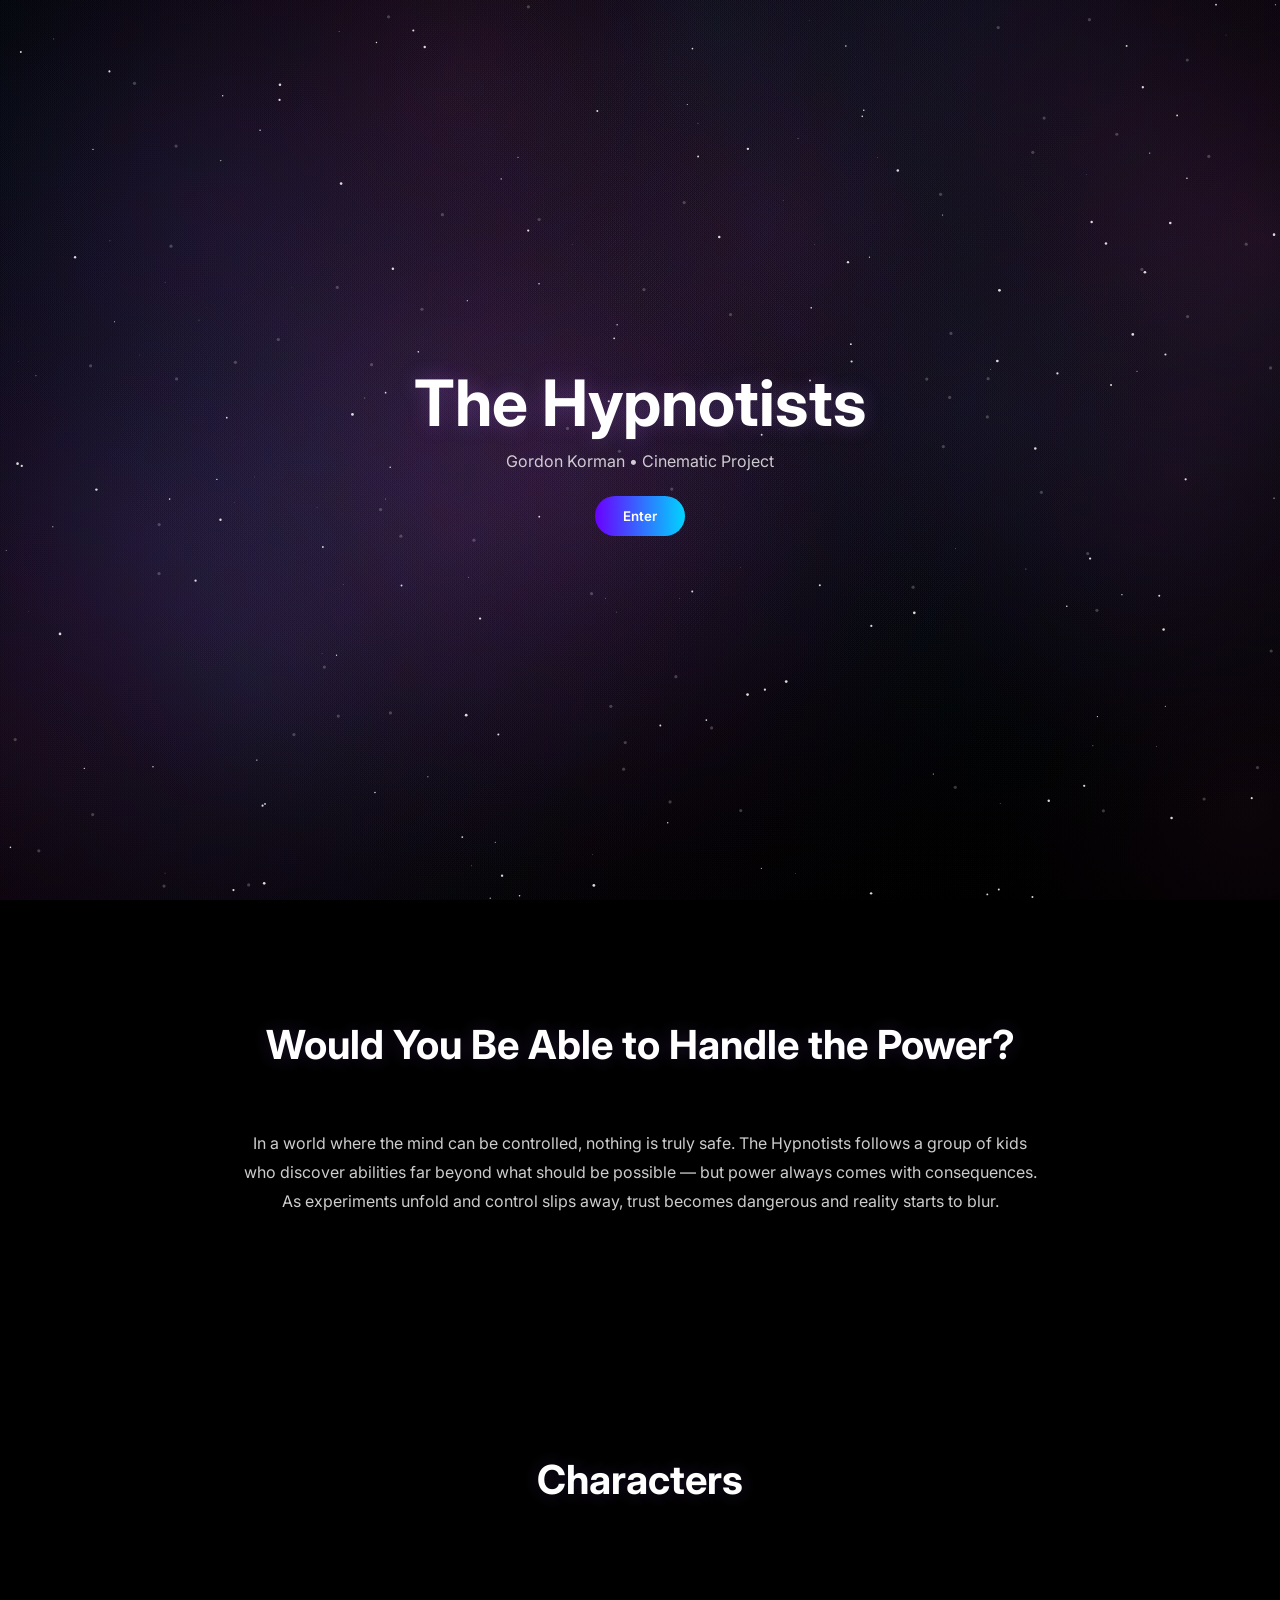
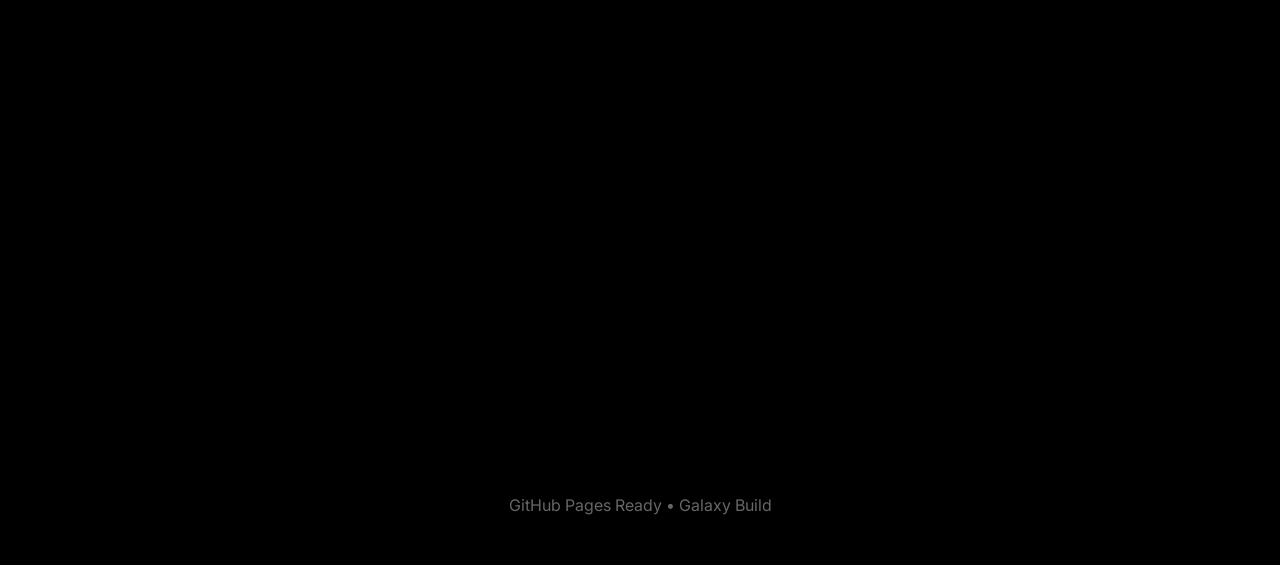
==== index.html @ ba020990 "Update index.html" ====
<!DOCTYPE html>
<html lang="en">
<head>
<meta charset="UTF-8" />
<meta name="viewport" content="width=device-width, initial-scale=1.0"/>
<title>The Hypnotists</title>

<link rel="icon" href="hotsmp.ico">
<link href="https://fonts.googleapis.com/css2?family=Inter:wght@300;400;600;800&display=swap" rel="stylesheet">

<link rel="stylesheet" href="style.css">
</head>

<body>

<!-- 🌌 GALAXY BACKGROUND (REQUIRED FOR script.js) -->
<canvas id="bg"></canvas>
<canvas id="stars"></canvas>
<canvas id="particles"></canvas>

<!-- ================= HERO ================= -->
<div class="hero">
  <h1>The Hypnotists</h1>
  <p>Gordon Korman • Cinematic Project</p>

  <button onclick="document.getElementById('intro').scrollIntoView({behavior:'smooth'})">
    Enter
  </button>
</div>

<!-- ================= INTRO SECTION ================= -->
<div class="section" id="intro">
  <h2>Would You Be Able to Handle the Power?</h2>

  <p style="max-width:800px; margin:0 auto; text-align:center; opacity:0.8; line-height:1.8;">
    In a world where the mind can be controlled, nothing is truly safe.
    The Hypnotists follows a group of kids who discover abilities far beyond what should be possible —
    but power always comes with consequences. As experiments unfold and control slips away, trust becomes dangerous
    and reality starts to blur.
  </p>
</div>

<!-- ================= CHARACTERS ================= -->
<div class="section" id="characters">

  <h2>Characters</h2>

  <div class="cards">

    <a class="card reveal" href="jax.html">
      <img src="jax.png" alt="Jax">
      <h3>Jax Opus</h3>
      <p>Mysterious hypnotic abilities.</p>
    </a>

    <a class="card reveal" href="elias.html">
      <img src="elias.png" alt="Elias">
      <h3>Dr. Elias Mako</h3>
      <p>Dangerous mind experiment scientist.</p>
    </a>

    <a class="card reveal" href="tommy.html">
      <img src="tommy.png" alt="Tommy">
      <h3>Tommy</h3>
      <p>Loyal friend caught in chaos.</p>
    </a>

  </div>
</div>

<!-- ================= FOOTER ================= -->
<footer>
  GitHub Pages Ready • Galaxy Build
</footer>

<!-- ================= SCRIPT ================= -->
<script src="script.js"></script>

</body>
</html>
---- style.css ----
/* ================= BASE ================= */
*{
  margin:0;
  padding:0;
  box-sizing:border-box;
  font-family:Inter, sans-serif;
}

html{
  scroll-behavior:smooth;
}

body{
  background:black;
  color:white;
  overflow-x:hidden;
}

/* ================= GALAXY CANVAS ================= */
canvas{
  position:fixed;
  top:0;
  left:0;
  width:100%;
  height:100%;
  pointer-events:none;
}

#bg{z-index:-3;}
#stars{z-index:-2;}
#particles{z-index:-1;}

/* ================= HERO ================= */
.hero{
  height:100vh;
  display:flex;
  flex-direction:column;
  justify-content:center;
  align-items:center;
  text-align:center;
  padding:20px;
}

.hero h1{
  font-size:4rem;
  opacity:0;
  animation:fadeUp 1s forwards;
  text-shadow:0 0 20px rgba(180,120,255,0.25);
}

.hero p{
  margin-top:10px;
  opacity:0;
  animation:fadeUp 1.3s forwards;
  color:rgba(255,255,255,0.78);
}

/* ================= BUTTON ================= */
button{
  margin-top:25px;
  padding:12px 28px;
  border:none;
  border-radius:999px;
  background:linear-gradient(90deg,#6a00ff,#00d4ff);
  color:white;
  cursor:pointer;
  transition:0.3s;
  font-weight:600;
}

button:hover{
  transform:scale(1.08);
  box-shadow:0 0 25px rgba(0,200,255,0.25);
}

/* ================= ANIMATION ================= */
@keyframes fadeUp{
  from{opacity:0; transform:translateY(30px);}
  to{opacity:1; transform:translateY(0);}
}

/* ================= SECTION ================= */
.section{
  padding:120px 20px;
}

.section h2{
  text-align:center;
  font-size:2.5rem;
  margin-bottom:60px;
  text-shadow:0 0 18px rgba(160,110,255,0.18);
}

/* ================= CARDS ================= */
.cards{
  display:flex;
  justify-content:center;
  flex-wrap:wrap;
  gap:40px;
}

.card{
  width:260px;
  padding:20px;
  border-radius:20px;
  background:rgba(255,255,255,0.05);
  border:1px solid rgba(255,255,255,0.1);
  backdrop-filter:blur(10px);
  text-align:center;
  text-decoration:none;
  color:white;
  opacity:0;
  transform:translateY(40px);
  transition:0.35s;
  display:block;
  box-shadow:0 0 0 rgba(0,0,0,0);
}

.card:hover{
  transform:translateY(-8px);
  box-shadow:0 0 30px rgba(170,90,255,0.18);
  border-color:rgba(255,255,255,0.18);
}

.card img{
  width:100%;
  height:240px;
  object-fit:contain;
  user-select:none;
  pointer-events:none;
}

.card h3{
  margin-top:10px;
}

.card p{
  font-size:0.9rem;
  opacity:0.72;
  margin-top:8px;
}

/* ================= REVEAL ================= */
.show{
  opacity:1 !important;
  transform:translateY(0) !important;
}

/* ================= CHARACTER PAGES ================= */
.character-page{
  min-height:100vh;
  display:flex;
  flex-direction:column;
  justify-content:center;
  align-items:center;
  text-align:center;
  padding:100px 20px;
}

.character-page .content{
  max-width:900px;
  width:100%;
  display:grid;
  grid-template-columns:repeat(auto-fit, minmax(260px, 1fr));
  gap:40px;
  align-items:center;
  justify-items:center;
  padding:0 20px;
}

.character-page img{
  width:min(320px, 85vw);
  height:auto;
  object-fit:contain;
  filter:drop-shadow(0 0 25px rgba(120,80,255,0.2));
}

.character-page h3{
  font-size:2.5rem;
  margin-bottom:16px;
}

.character-page p{
  max-width:520px;
  opacity:0.82;
  line-height:1.7;
  font-size:1.05rem;
}

/* ================= BACK BUTTON ================= */
.back-link{
  margin-top:28px;
  display:inline-block;
  color:#8fe9ff;
  text-decoration:none;
  font-weight:600;
  padding:10px 18px;
  border-radius:999px;
  border:1px solid rgba(143,233,255,0.25);
  background:rgba(255,255,255,0.04);
  transition:0.25s;
}

.back-link:hover{
  transform:translateY(-2px);
  box-shadow:0 0 20px rgba(0,210,255,0.14);
}

/* ================= FOOTER ================= */
footer{
  text-align:center;
  padding:50px 20px;
  opacity:0.4;
}
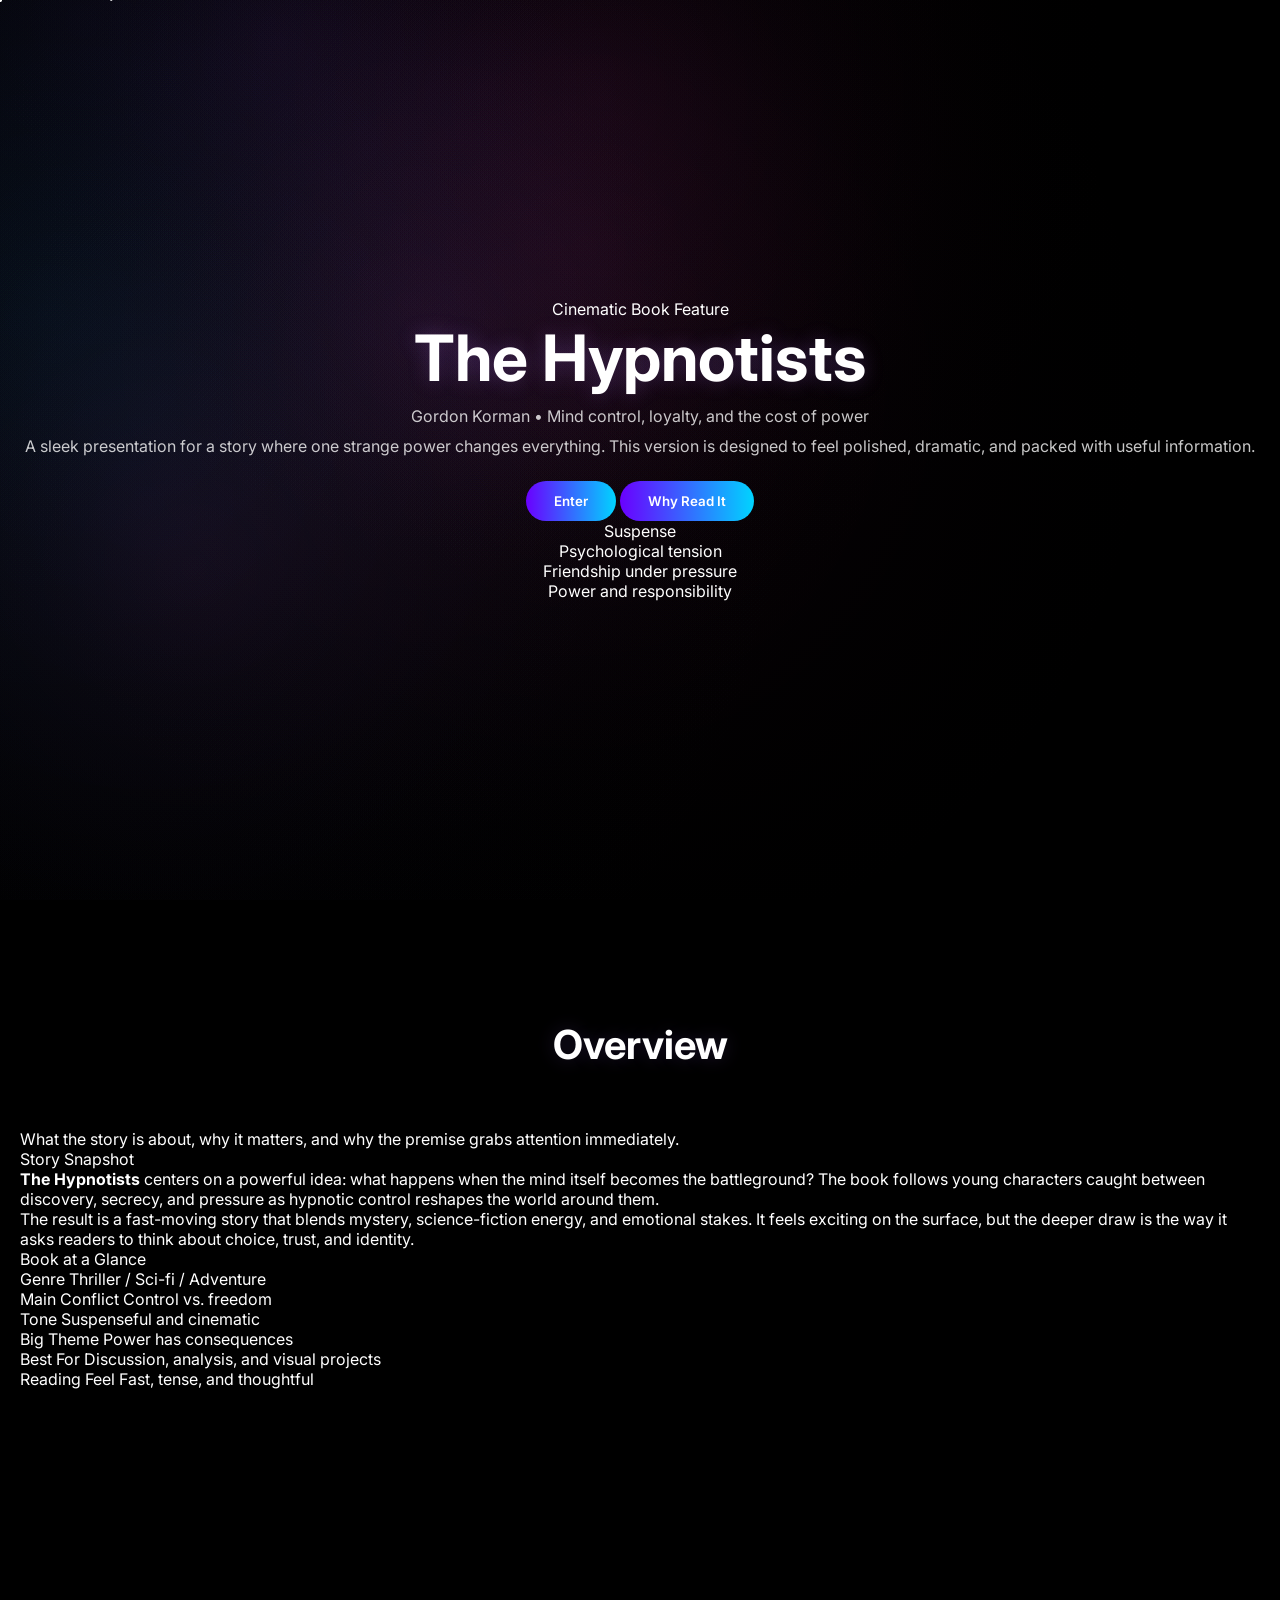
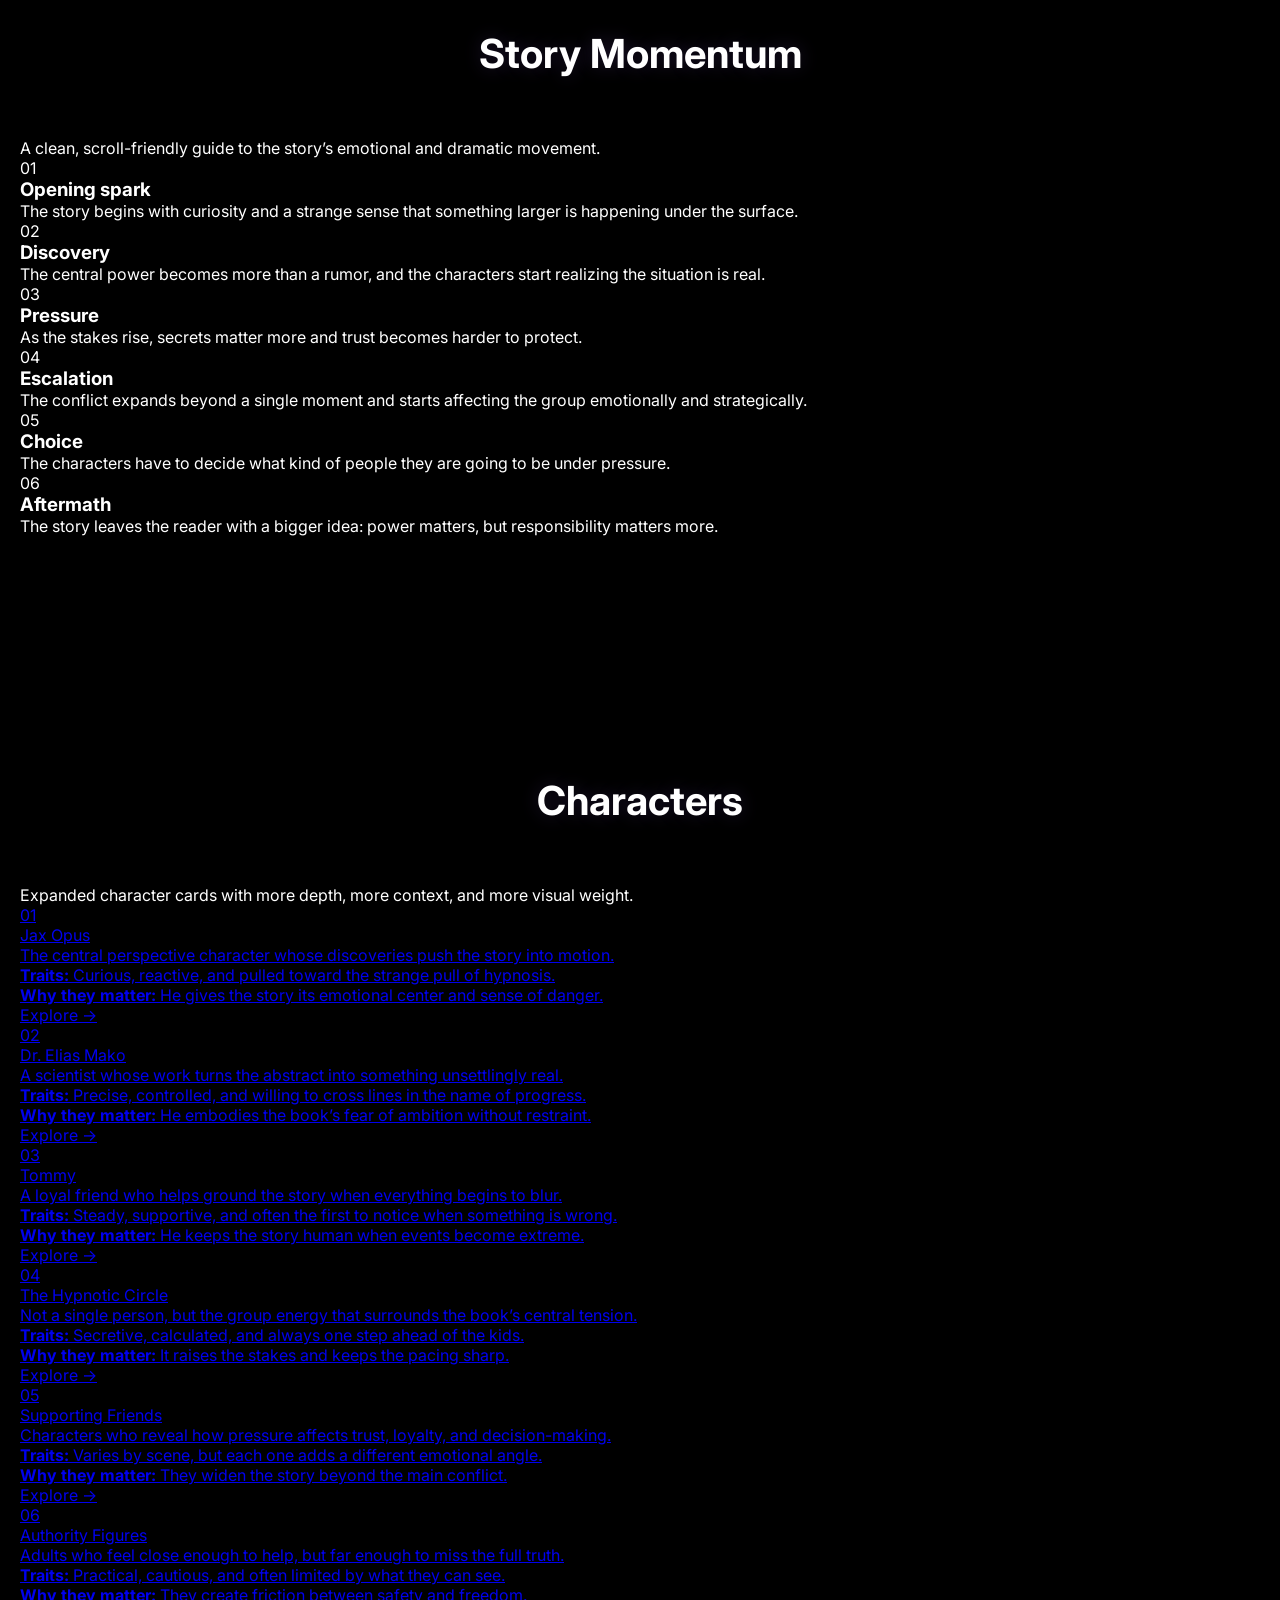
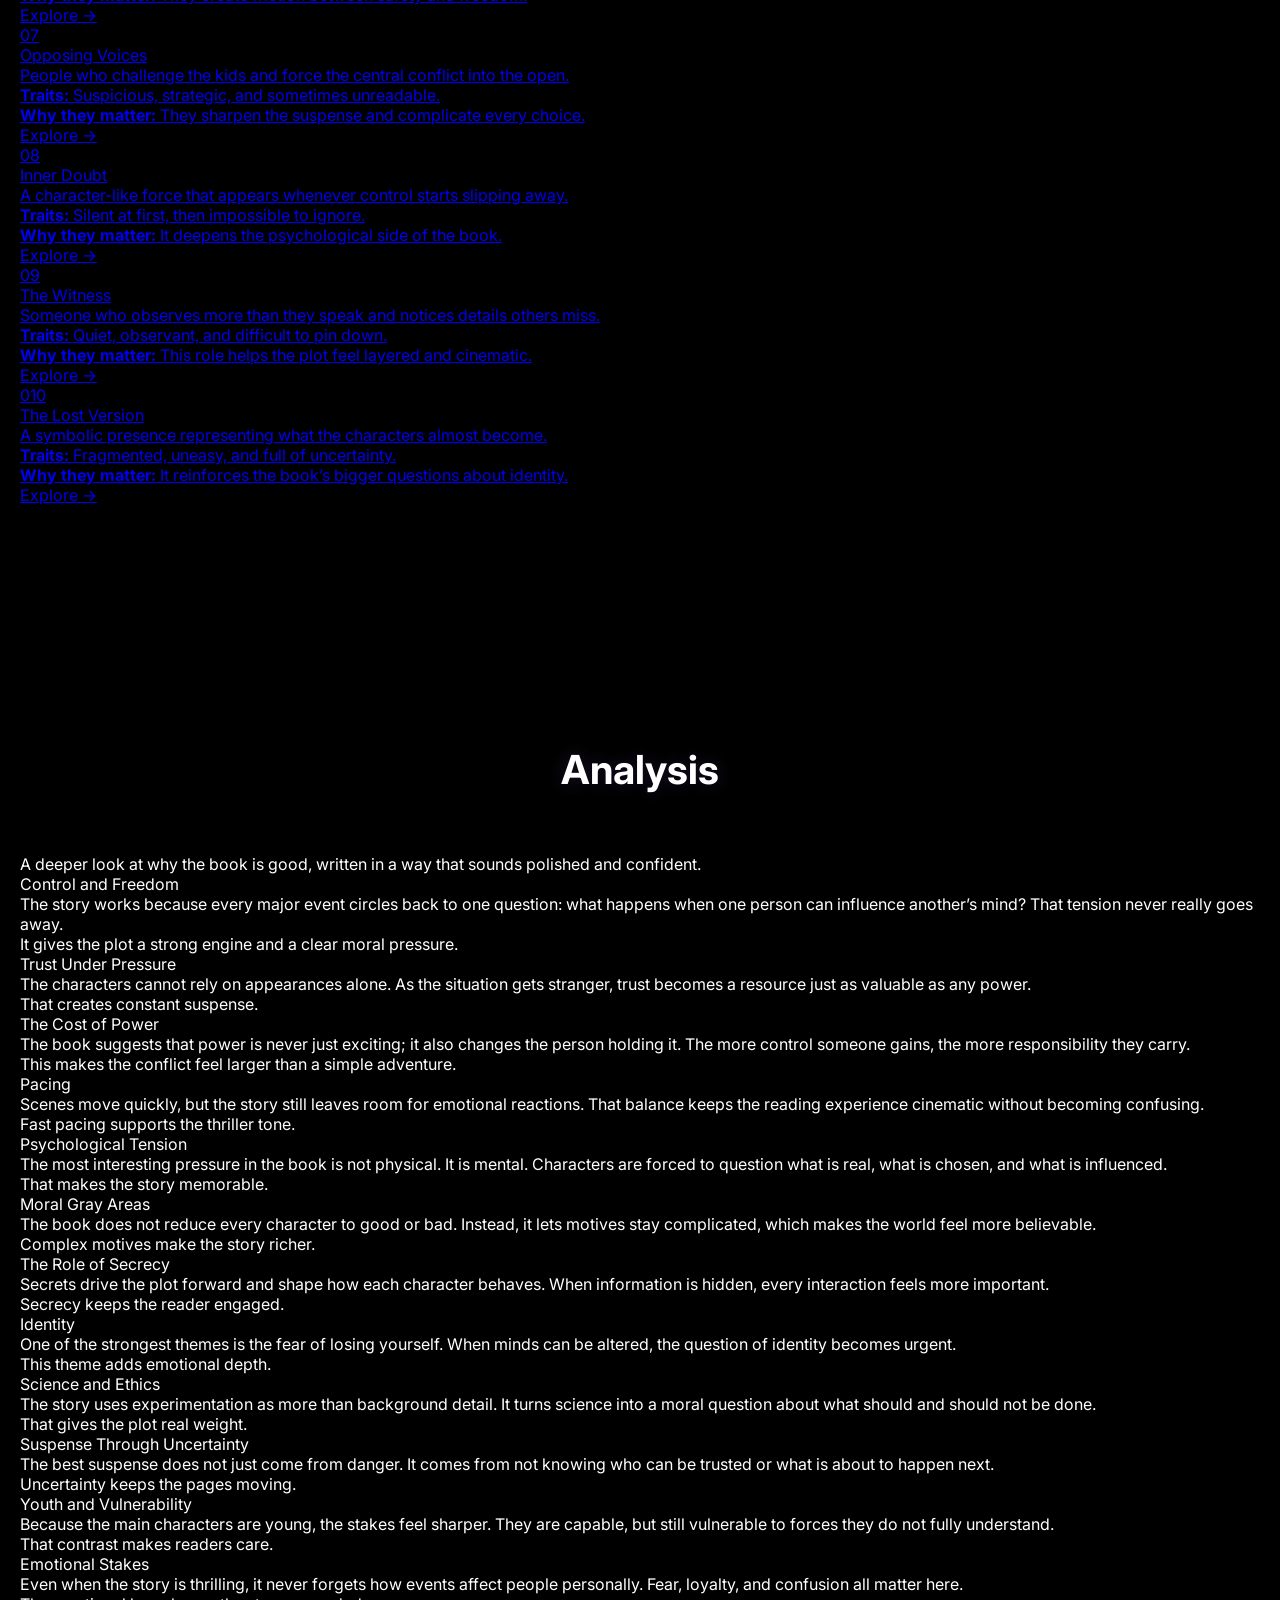
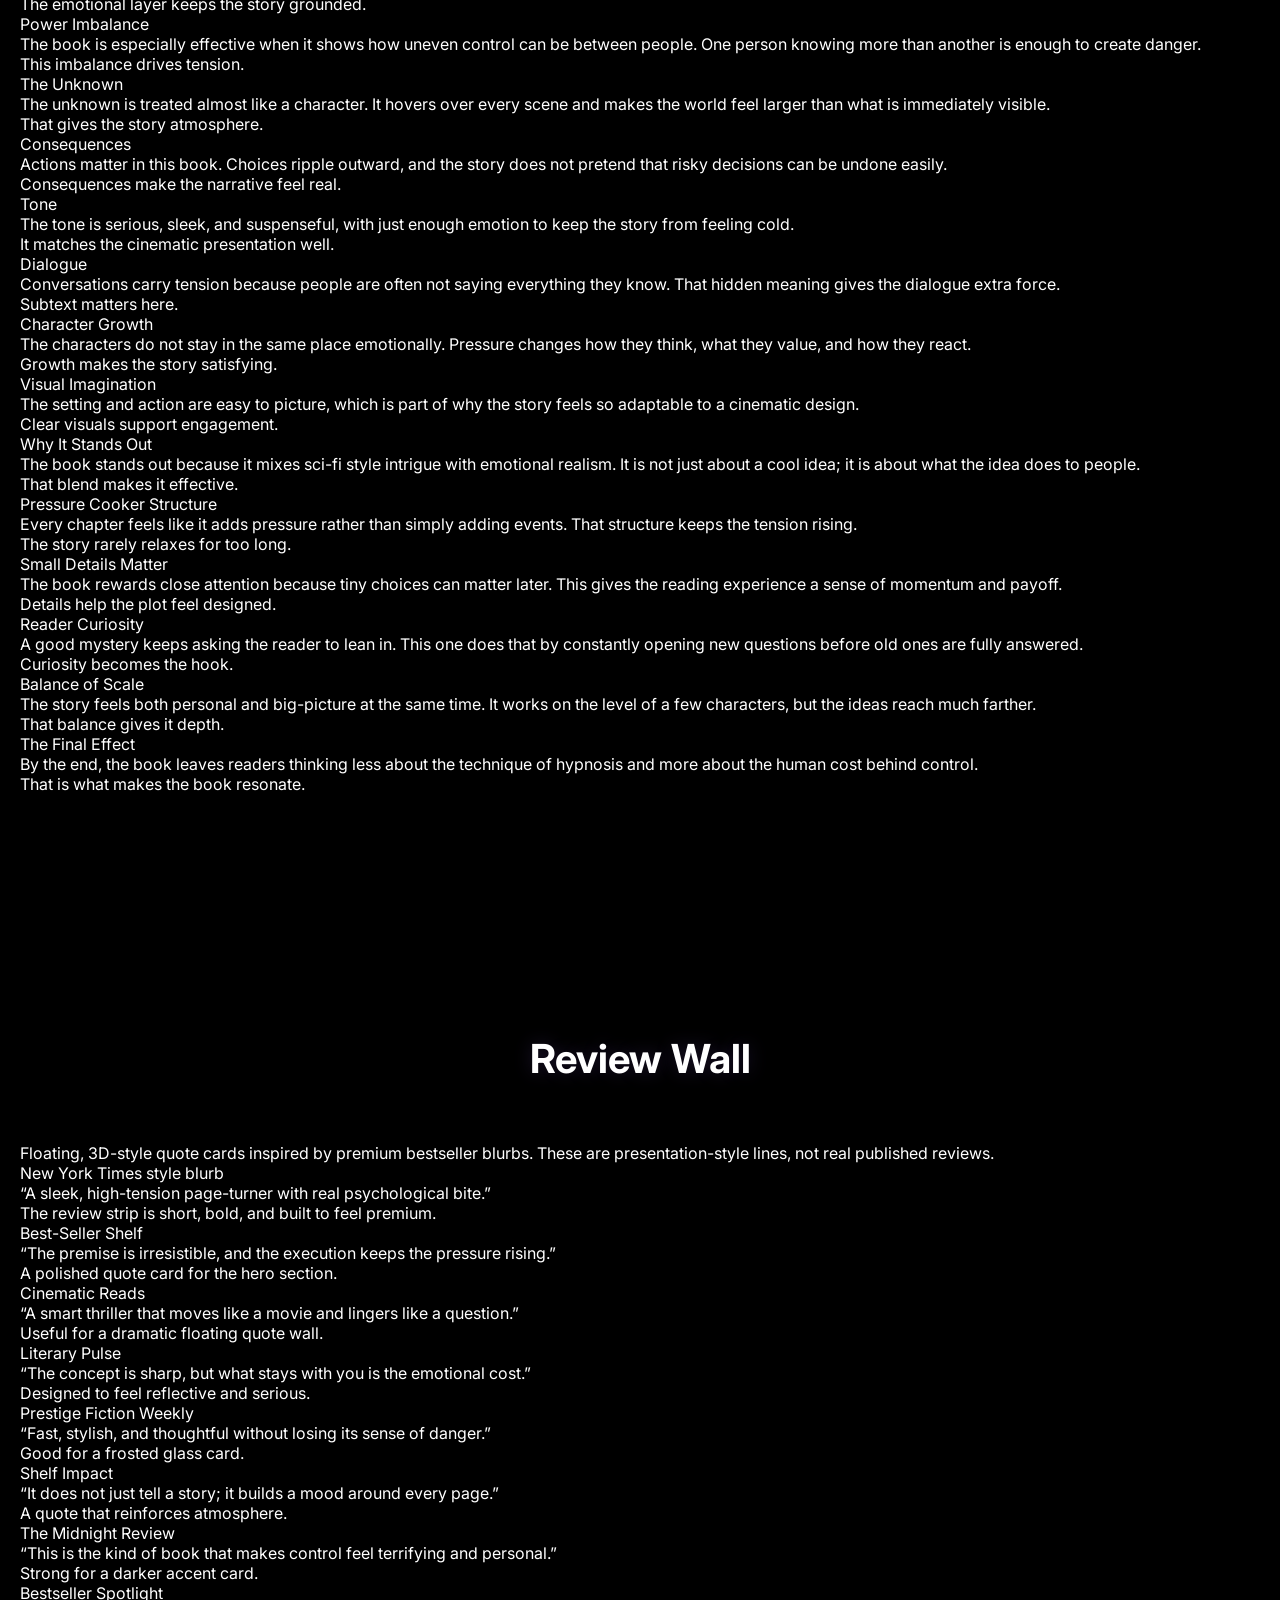
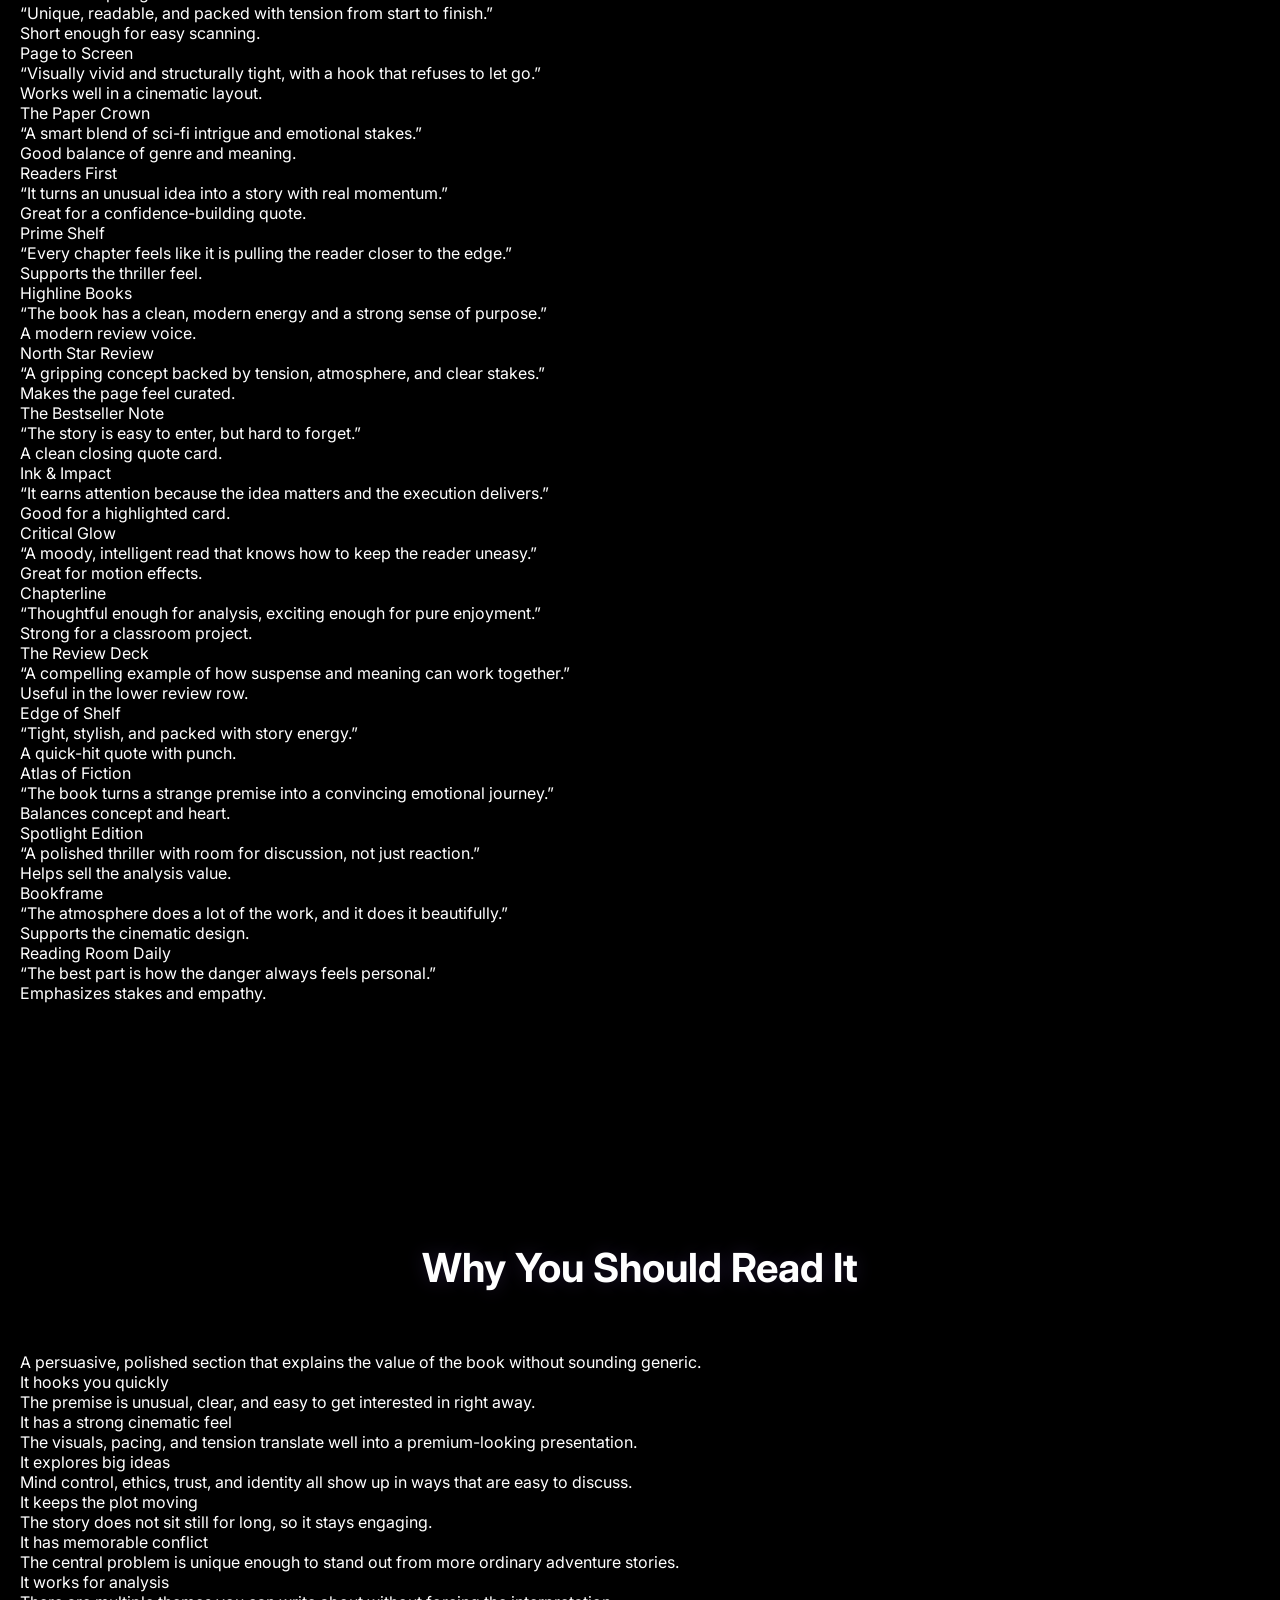
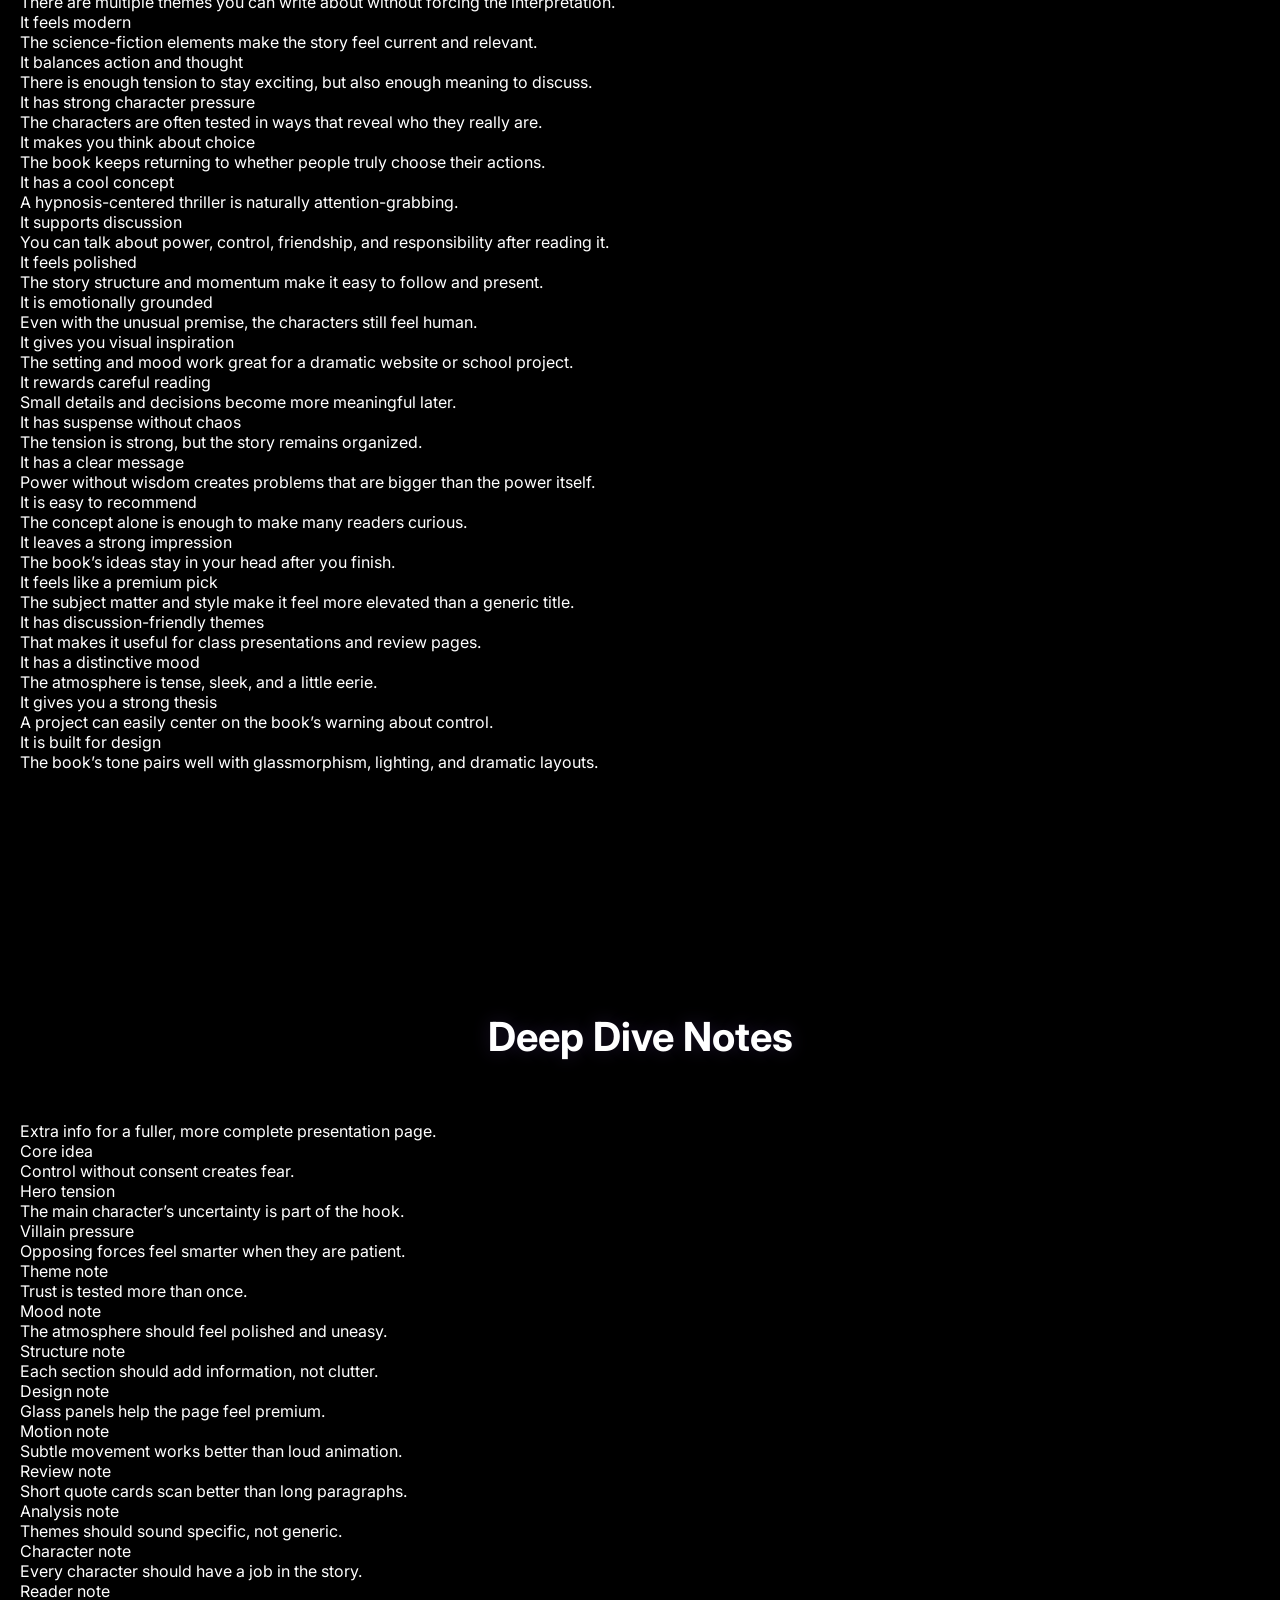
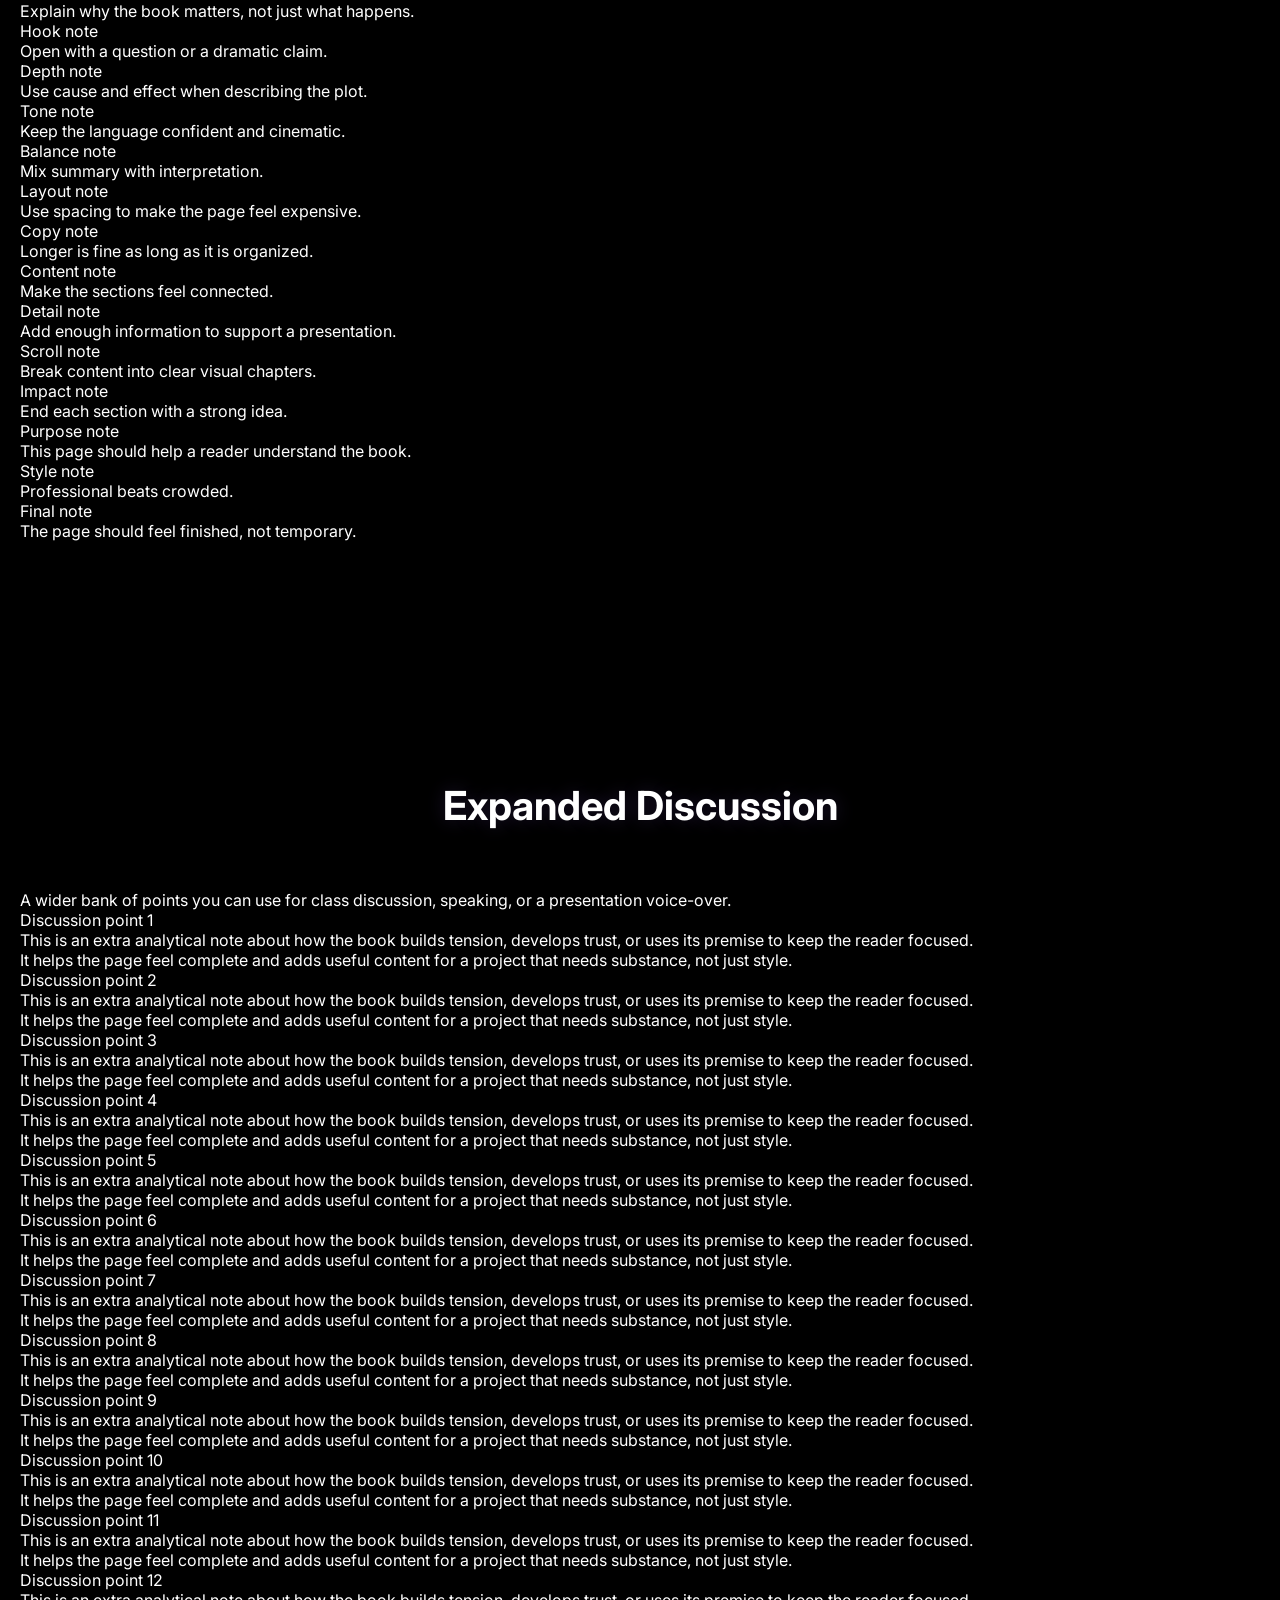
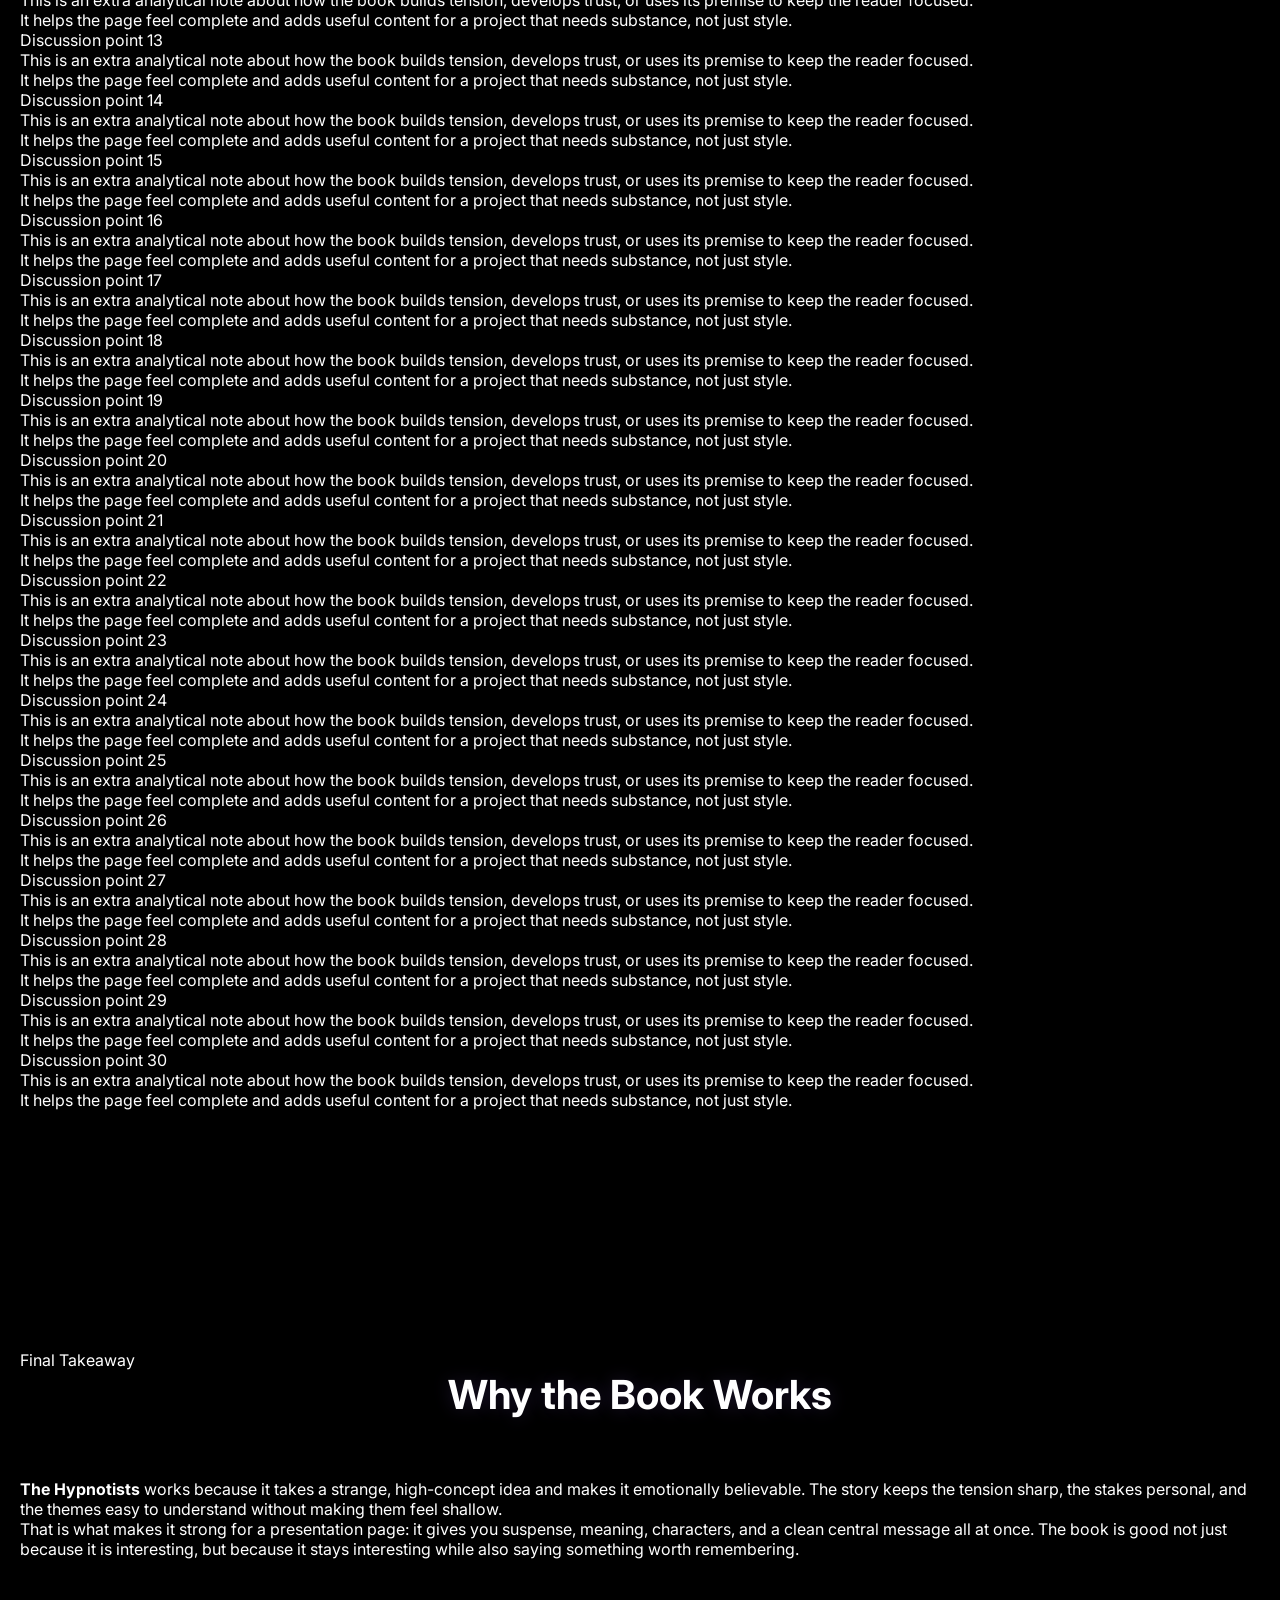
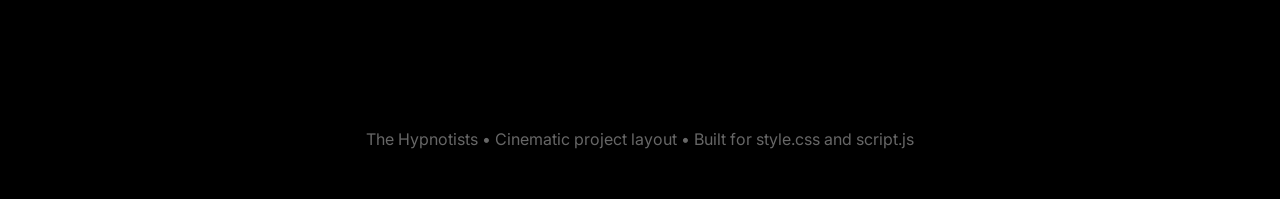
==== commit 4240f290: "Update print statement from 'Hello' to 'Goodbye'" ====
--- a/index.html
+++ b/index.html
@@ -1,80 +1,1508 @@
 <!DOCTYPE html>
 <html lang="en">
 <head>
-<meta charset="UTF-8" />
-<meta name="viewport" content="width=device-width, initial-scale=1.0"/>
-<title>The Hypnotists</title>
-
-<link rel="icon" href="hotsmp.ico">
-<link href="https://fonts.googleapis.com/css2?family=Inter:wght@300;400;600;800&display=swap" rel="stylesheet">
-
-<link rel="stylesheet" href="style.css">
+  <meta charset="UTF-8" />
+  <meta name="viewport" content="width=device-width, initial-scale=1.0"/>
+  <title>The Hypnotists</title>
+  <meta name="description" content="A cinematic, info-packed presentation page for The Hypnotists by Gordon Korman." />
+  <link rel="icon" href="hotsmp.ico">
+  <link rel="preconnect" href="https://fonts.googleapis.com">
+  <link rel="preconnect" href="https://fonts.gstatic.com" crossorigin>
+  <link href="https://fonts.googleapis.com/css2?family=Inter:wght@300;400;500;600;700;800;900&display=swap" rel="stylesheet">
+  <link rel="stylesheet" href="style.css">
 </head>
-
 <body>
-
-<!-- 🌌 GALAXY BACKGROUND (REQUIRED FOR script.js) -->
-<canvas id="bg"></canvas>
-<canvas id="stars"></canvas>
-<canvas id="particles"></canvas>
-
-<!-- ================= HERO ================= -->
-<div class="hero">
-  <h1>The Hypnotists</h1>
-  <p>Gordon Korman • Cinematic Project</p>
-
-  <button onclick="document.getElementById('intro').scrollIntoView({behavior:'smooth'})">
-    Enter
-  </button>
-</div>
-
-<!-- ================= INTRO SECTION ================= -->
-<div class="section" id="intro">
-  <h2>Would You Be Able to Handle the Power?</h2>
-
-  <p style="max-width:800px; margin:0 auto; text-align:center; opacity:0.8; line-height:1.8;">
-    In a world where the mind can be controlled, nothing is truly safe.
-    The Hypnotists follows a group of kids who discover abilities far beyond what should be possible —
-    but power always comes with consequences. As experiments unfold and control slips away, trust becomes dangerous
-    and reality starts to blur.
-  </p>
-</div>
-
-<!-- ================= CHARACTERS ================= -->
-<div class="section" id="characters">
-
-  <h2>Characters</h2>
-
-  <div class="cards">
-
-    <a class="card reveal" href="jax.html">
-      <img src="jax.png" alt="Jax">
-      <h3>Jax Opus</h3>
-      <p>Mysterious hypnotic abilities.</p>
-    </a>
-
-    <a class="card reveal" href="elias.html">
-      <img src="elias.png" alt="Elias">
-      <h3>Dr. Elias Mako</h3>
-      <p>Dangerous mind experiment scientist.</p>
-    </a>
-
-    <a class="card reveal" href="tommy.html">
-      <img src="tommy.png" alt="Tommy">
-      <h3>Tommy</h3>
-      <p>Loyal friend caught in chaos.</p>
-    </a>
-
-  </div>
-</div>
-
-<!-- ================= FOOTER ================= -->
-<footer>
-  GitHub Pages Ready • Galaxy Build
-</footer>
-
-<!-- ================= SCRIPT ================= -->
-<script src="script.js"></script>
-
+  <canvas id="bg" aria-hidden="true"></canvas>
+  <canvas id="stars" aria-hidden="true"></canvas>
+  <canvas id="particles" aria-hidden="true"></canvas>
+
+  <main class="page-shell">
+    <section class="hero hero-glass">
+      <div class="hero-badge">Cinematic Book Feature</div>
+      <h1>The Hypnotists</h1>
+      <p class="hero-subtitle">Gordon Korman • Mind control, loyalty, and the cost of power</p>
+      <p class="hero-copy">
+        A sleek presentation for a story where one strange power changes everything.
+        This version is designed to feel polished, dramatic, and packed with useful information.
+      </p>
+
+      <div class="hero-actions">
+        <button class="hero-button" onclick="document.getElementById('overview').scrollIntoView({behavior:'smooth'})">Enter</button>
+        <button class="hero-button secondary" onclick="document.getElementById('why-read').scrollIntoView({behavior:'smooth'})">Why Read It</button>
+      </div>
+
+      <div class="hero-meta">
+        <div class="meta-pill">Suspense</div>
+        <div class="meta-pill">Psychological tension</div>
+        <div class="meta-pill">Friendship under pressure</div>
+        <div class="meta-pill">Power and responsibility</div>
+      </div>
+    </section>
+
+    <section class="section section-overview" id="overview">
+      <div class="section-header">
+        <h2>Overview</h2>
+        <p>What the story is about, why it matters, and why the premise grabs attention immediately.</p>
+      </div>
+
+      <div class="overview-grid">
+        <div class="overview-lead glass-card">
+          <div class="card-kicker">Story Snapshot</div>
+          <p>
+            <strong>The Hypnotists</strong> centers on a powerful idea: what happens when the mind itself becomes the battleground?
+            The book follows young characters caught between discovery, secrecy, and pressure as hypnotic control reshapes the world around them.
+          </p>
+          <p>
+            The result is a fast-moving story that blends mystery, science-fiction energy, and emotional stakes.
+            It feels exciting on the surface, but the deeper draw is the way it asks readers to think about choice, trust, and identity.
+          </p>
+        </div>
+
+        <div class="feature-panel glass-card">
+          <div class="card-kicker">Book at a Glance</div>
+
+        <div class="feature-item">
+          <span class="feature-label">Genre</span>
+          <span class="feature-value">Thriller / Sci-fi / Adventure</span>
+        </div>
+        <div class="feature-item">
+          <span class="feature-label">Main Conflict</span>
+          <span class="feature-value">Control vs. freedom</span>
+        </div>
+        <div class="feature-item">
+          <span class="feature-label">Tone</span>
+          <span class="feature-value">Suspenseful and cinematic</span>
+        </div>
+        <div class="feature-item">
+          <span class="feature-label">Big Theme</span>
+          <span class="feature-value">Power has consequences</span>
+        </div>
+        <div class="feature-item">
+          <span class="feature-label">Best For</span>
+          <span class="feature-value">Discussion, analysis, and visual projects</span>
+        </div>
+        <div class="feature-item">
+          <span class="feature-label">Reading Feel</span>
+          <span class="feature-value">Fast, tense, and thoughtful</span>
+        </div>
+        </div>
+      </div>
+    </section>
+
+    <section class="section section-timeline" id="story">
+      <div class="section-header">
+        <h2>Story Momentum</h2>
+        <p>A clean, scroll-friendly guide to the story’s emotional and dramatic movement.</p>
+      </div>
+
+      <div class="timeline-grid">
+
+        <div class="timeline-item">
+          <div class="timeline-number">01</div>
+          <div class="timeline-copy">
+            <h3>Opening spark</h3>
+            <p>The story begins with curiosity and a strange sense that something larger is happening under the surface.</p>
+          </div>
+        </div>
+        <div class="timeline-item">
+          <div class="timeline-number">02</div>
+          <div class="timeline-copy">
+            <h3>Discovery</h3>
+            <p>The central power becomes more than a rumor, and the characters start realizing the situation is real.</p>
+          </div>
+        </div>
+        <div class="timeline-item">
+          <div class="timeline-number">03</div>
+          <div class="timeline-copy">
+            <h3>Pressure</h3>
+            <p>As the stakes rise, secrets matter more and trust becomes harder to protect.</p>
+          </div>
+        </div>
+        <div class="timeline-item">
+          <div class="timeline-number">04</div>
+          <div class="timeline-copy">
+            <h3>Escalation</h3>
+            <p>The conflict expands beyond a single moment and starts affecting the group emotionally and strategically.</p>
+          </div>
+        </div>
+        <div class="timeline-item">
+          <div class="timeline-number">05</div>
+          <div class="timeline-copy">
+            <h3>Choice</h3>
+            <p>The characters have to decide what kind of people they are going to be under pressure.</p>
+          </div>
+        </div>
+        <div class="timeline-item">
+          <div class="timeline-number">06</div>
+          <div class="timeline-copy">
+            <h3>Aftermath</h3>
+            <p>The story leaves the reader with a bigger idea: power matters, but responsibility matters more.</p>
+          </div>
+        </div>
+      </div>
+    </section>
+
+    <section class="section section-characters" id="characters">
+      <div class="section-header">
+        <h2>Characters</h2>
+        <p>Expanded character cards with more depth, more context, and more visual weight.</p>
+      </div>
+
+      <div class="card-grid characters-grid">
+
+        <a class="character-card glass-card reveal" href="jax.html">
+          <div class="character-index">01</div>
+          <div class="character-name">Jax Opus</div>
+          <div class="character-role">The central perspective character whose discoveries push the story into motion.</div>
+          <p class="character-traits"><strong>Traits:</strong> Curious, reactive, and pulled toward the strange pull of hypnosis.</p>
+          <p class="character-meaning"><strong>Why they matter:</strong> He gives the story its emotional center and sense of danger.</p>
+          <div class="character-arrow">Explore →</div>
+        </a>
+        <a class="character-card glass-card reveal" href="elias.html">
+          <div class="character-index">02</div>
+          <div class="character-name">Dr. Elias Mako</div>
+          <div class="character-role">A scientist whose work turns the abstract into something unsettlingly real.</div>
+          <p class="character-traits"><strong>Traits:</strong> Precise, controlled, and willing to cross lines in the name of progress.</p>
+          <p class="character-meaning"><strong>Why they matter:</strong> He embodies the book’s fear of ambition without restraint.</p>
+          <div class="character-arrow">Explore →</div>
+        </a>
+        <a class="character-card glass-card reveal" href="tommy.html">
+          <div class="character-index">03</div>
+          <div class="character-name">Tommy</div>
+          <div class="character-role">A loyal friend who helps ground the story when everything begins to blur.</div>
+          <p class="character-traits"><strong>Traits:</strong> Steady, supportive, and often the first to notice when something is wrong.</p>
+          <p class="character-meaning"><strong>Why they matter:</strong> He keeps the story human when events become extreme.</p>
+          <div class="character-arrow">Explore →</div>
+        </a>
+        <a class="character-card glass-card reveal" href="the-hypnotic-circle.html">
+          <div class="character-index">04</div>
+          <div class="character-name">The Hypnotic Circle</div>
+          <div class="character-role">Not a single person, but the group energy that surrounds the book’s central tension.</div>
+          <p class="character-traits"><strong>Traits:</strong> Secretive, calculated, and always one step ahead of the kids.</p>
+          <p class="character-meaning"><strong>Why they matter:</strong> It raises the stakes and keeps the pacing sharp.</p>
+          <div class="character-arrow">Explore →</div>
+        </a>
+        <a class="character-card glass-card reveal" href="supporting-friends.html">
+          <div class="character-index">05</div>
+          <div class="character-name">Supporting Friends</div>
+          <div class="character-role">Characters who reveal how pressure affects trust, loyalty, and decision-making.</div>
+          <p class="character-traits"><strong>Traits:</strong> Varies by scene, but each one adds a different emotional angle.</p>
+          <p class="character-meaning"><strong>Why they matter:</strong> They widen the story beyond the main conflict.</p>
+          <div class="character-arrow">Explore →</div>
+        </a>
+        <a class="character-card glass-card reveal" href="authority-figures.html">
+          <div class="character-index">06</div>
+          <div class="character-name">Authority Figures</div>
+          <div class="character-role">Adults who feel close enough to help, but far enough to miss the full truth.</div>
+          <p class="character-traits"><strong>Traits:</strong> Practical, cautious, and often limited by what they can see.</p>
+          <p class="character-meaning"><strong>Why they matter:</strong> They create friction between safety and freedom.</p>
+          <div class="character-arrow">Explore →</div>
+        </a>
+        <a class="character-card glass-card reveal" href="opposing-voices.html">
+          <div class="character-index">07</div>
+          <div class="character-name">Opposing Voices</div>
+          <div class="character-role">People who challenge the kids and force the central conflict into the open.</div>
+          <p class="character-traits"><strong>Traits:</strong> Suspicious, strategic, and sometimes unreadable.</p>
+          <p class="character-meaning"><strong>Why they matter:</strong> They sharpen the suspense and complicate every choice.</p>
+          <div class="character-arrow">Explore →</div>
+        </a>
+        <a class="character-card glass-card reveal" href="inner-doubt.html">
+          <div class="character-index">08</div>
+          <div class="character-name">Inner Doubt</div>
+          <div class="character-role">A character-like force that appears whenever control starts slipping away.</div>
+          <p class="character-traits"><strong>Traits:</strong> Silent at first, then impossible to ignore.</p>
+          <p class="character-meaning"><strong>Why they matter:</strong> It deepens the psychological side of the book.</p>
+          <div class="character-arrow">Explore →</div>
+        </a>
+        <a class="character-card glass-card reveal" href="the-witness.html">
+          <div class="character-index">09</div>
+          <div class="character-name">The Witness</div>
+          <div class="character-role">Someone who observes more than they speak and notices details others miss.</div>
+          <p class="character-traits"><strong>Traits:</strong> Quiet, observant, and difficult to pin down.</p>
+          <p class="character-meaning"><strong>Why they matter:</strong> This role helps the plot feel layered and cinematic.</p>
+          <div class="character-arrow">Explore →</div>
+        </a>
+        <a class="character-card glass-card reveal" href="the-lost-version.html">
+          <div class="character-index">010</div>
+          <div class="character-name">The Lost Version</div>
+          <div class="character-role">A symbolic presence representing what the characters almost become.</div>
+          <p class="character-traits"><strong>Traits:</strong> Fragmented, uneasy, and full of uncertainty.</p>
+          <p class="character-meaning"><strong>Why they matter:</strong> It reinforces the book’s bigger questions about identity.</p>
+          <div class="character-arrow">Explore →</div>
+        </a>
+      </div>
+    </section>
+
+    <section class="section section-analysis" id="analysis">
+      <div class="section-header">
+        <h2>Analysis</h2>
+        <p>A deeper look at why the book is good, written in a way that sounds polished and confident.</p>
+      </div>
+
+      <div class="analysis-grid">
+
+        <article class="glass-card analysis-card">
+          <div class="card-kicker">Control and Freedom</div>
+          <p>The story works because every major event circles back to one question: what happens when one person can influence another’s mind? That tension never really goes away.</p>
+          <p>It gives the plot a strong engine and a clear moral pressure.</p>
+        </article>
+        <article class="glass-card analysis-card">
+          <div class="card-kicker">Trust Under Pressure</div>
+          <p>The characters cannot rely on appearances alone. As the situation gets stranger, trust becomes a resource just as valuable as any power.</p>
+          <p>That creates constant suspense.</p>
+        </article>
+        <article class="glass-card analysis-card">
+          <div class="card-kicker">The Cost of Power</div>
+          <p>The book suggests that power is never just exciting; it also changes the person holding it. The more control someone gains, the more responsibility they carry.</p>
+          <p>This makes the conflict feel larger than a simple adventure.</p>
+        </article>
+        <article class="glass-card analysis-card">
+          <div class="card-kicker">Pacing</div>
+          <p>Scenes move quickly, but the story still leaves room for emotional reactions. That balance keeps the reading experience cinematic without becoming confusing.</p>
+          <p>Fast pacing supports the thriller tone.</p>
+        </article>
+        <article class="glass-card analysis-card">
+          <div class="card-kicker">Psychological Tension</div>
+          <p>The most interesting pressure in the book is not physical. It is mental. Characters are forced to question what is real, what is chosen, and what is influenced.</p>
+          <p>That makes the story memorable.</p>
+        </article>
+        <article class="glass-card analysis-card">
+          <div class="card-kicker">Moral Gray Areas</div>
+          <p>The book does not reduce every character to good or bad. Instead, it lets motives stay complicated, which makes the world feel more believable.</p>
+          <p>Complex motives make the story richer.</p>
+        </article>
+        <article class="glass-card analysis-card">
+          <div class="card-kicker">The Role of Secrecy</div>
+          <p>Secrets drive the plot forward and shape how each character behaves. When information is hidden, every interaction feels more important.</p>
+          <p>Secrecy keeps the reader engaged.</p>
+        </article>
+        <article class="glass-card analysis-card">
+          <div class="card-kicker">Identity</div>
+          <p>One of the strongest themes is the fear of losing yourself. When minds can be altered, the question of identity becomes urgent.</p>
+          <p>This theme adds emotional depth.</p>
+        </article>
+        <article class="glass-card analysis-card">
+          <div class="card-kicker">Science and Ethics</div>
+          <p>The story uses experimentation as more than background detail. It turns science into a moral question about what should and should not be done.</p>
+          <p>That gives the plot real weight.</p>
+        </article>
+        <article class="glass-card analysis-card">
+          <div class="card-kicker">Suspense Through Uncertainty</div>
+          <p>The best suspense does not just come from danger. It comes from not knowing who can be trusted or what is about to happen next.</p>
+          <p>Uncertainty keeps the pages moving.</p>
+        </article>
+        <article class="glass-card analysis-card">
+          <div class="card-kicker">Youth and Vulnerability</div>
+          <p>Because the main characters are young, the stakes feel sharper. They are capable, but still vulnerable to forces they do not fully understand.</p>
+          <p>That contrast makes readers care.</p>
+        </article>
+        <article class="glass-card analysis-card">
+          <div class="card-kicker">Emotional Stakes</div>
+          <p>Even when the story is thrilling, it never forgets how events affect people personally. Fear, loyalty, and confusion all matter here.</p>
+          <p>The emotional layer keeps the story grounded.</p>
+        </article>
+        <article class="glass-card analysis-card">
+          <div class="card-kicker">Power Imbalance</div>
+          <p>The book is especially effective when it shows how uneven control can be between people. One person knowing more than another is enough to create danger.</p>
+          <p>This imbalance drives tension.</p>
+        </article>
+        <article class="glass-card analysis-card">
+          <div class="card-kicker">The Unknown</div>
+          <p>The unknown is treated almost like a character. It hovers over every scene and makes the world feel larger than what is immediately visible.</p>
+          <p>That gives the story atmosphere.</p>
+        </article>
+        <article class="glass-card analysis-card">
+          <div class="card-kicker">Consequences</div>
+          <p>Actions matter in this book. Choices ripple outward, and the story does not pretend that risky decisions can be undone easily.</p>
+          <p>Consequences make the narrative feel real.</p>
+        </article>
+        <article class="glass-card analysis-card">
+          <div class="card-kicker">Tone</div>
+          <p>The tone is serious, sleek, and suspenseful, with just enough emotion to keep the story from feeling cold.</p>
+          <p>It matches the cinematic presentation well.</p>
+        </article>
+        <article class="glass-card analysis-card">
+          <div class="card-kicker">Dialogue</div>
+          <p>Conversations carry tension because people are often not saying everything they know. That hidden meaning gives the dialogue extra force.</p>
+          <p>Subtext matters here.</p>
+        </article>
+        <article class="glass-card analysis-card">
+          <div class="card-kicker">Character Growth</div>
+          <p>The characters do not stay in the same place emotionally. Pressure changes how they think, what they value, and how they react.</p>
+          <p>Growth makes the story satisfying.</p>
+        </article>
+        <article class="glass-card analysis-card">
+          <div class="card-kicker">Visual Imagination</div>
+          <p>The setting and action are easy to picture, which is part of why the story feels so adaptable to a cinematic design.</p>
+          <p>Clear visuals support engagement.</p>
+        </article>
+        <article class="glass-card analysis-card">
+          <div class="card-kicker">Why It Stands Out</div>
+          <p>The book stands out because it mixes sci-fi style intrigue with emotional realism. It is not just about a cool idea; it is about what the idea does to people.</p>
+          <p>That blend makes it effective.</p>
+        </article>
+        <article class="glass-card analysis-card">
+          <div class="card-kicker">Pressure Cooker Structure</div>
+          <p>Every chapter feels like it adds pressure rather than simply adding events. That structure keeps the tension rising.</p>
+          <p>The story rarely relaxes for too long.</p>
+        </article>
+        <article class="glass-card analysis-card">
+          <div class="card-kicker">Small Details Matter</div>
+          <p>The book rewards close attention because tiny choices can matter later. This gives the reading experience a sense of momentum and payoff.</p>
+          <p>Details help the plot feel designed.</p>
+        </article>
+        <article class="glass-card analysis-card">
+          <div class="card-kicker">Reader Curiosity</div>
+          <p>A good mystery keeps asking the reader to lean in. This one does that by constantly opening new questions before old ones are fully answered.</p>
+          <p>Curiosity becomes the hook.</p>
+        </article>
+        <article class="glass-card analysis-card">
+          <div class="card-kicker">Balance of Scale</div>
+          <p>The story feels both personal and big-picture at the same time. It works on the level of a few characters, but the ideas reach much farther.</p>
+          <p>That balance gives it depth.</p>
+        </article>
+        <article class="glass-card analysis-card">
+          <div class="card-kicker">The Final Effect</div>
+          <p>By the end, the book leaves readers thinking less about the technique of hypnosis and more about the human cost behind control.</p>
+          <p>That is what makes the book resonate.</p>
+        </article>
+      </div>
+    </section>
+
+    <section class="section section-review-wall" id="reviews">
+      <div class="section-header">
+        <h2>Review Wall</h2>
+        <p>Floating, 3D-style quote cards inspired by premium bestseller blurbs. These are presentation-style lines, not real published reviews.</p>
+      </div>
+
+      <div class="review-grid">
+
+        <article class="review-card glass-card floating-quote">
+          <div class="review-source">New York Times style blurb</div>
+          <blockquote class="review-quote">“A sleek, high-tension page-turner with real psychological bite.”</blockquote>
+          <p class="review-note">The review strip is short, bold, and built to feel premium.</p>
+        </article>
+        <article class="review-card glass-card floating-quote">
+          <div class="review-source">Best-Seller Shelf</div>
+          <blockquote class="review-quote">“The premise is irresistible, and the execution keeps the pressure rising.”</blockquote>
+          <p class="review-note">A polished quote card for the hero section.</p>
+        </article>
+        <article class="review-card glass-card floating-quote">
+          <div class="review-source">Cinematic Reads</div>
+          <blockquote class="review-quote">“A smart thriller that moves like a movie and lingers like a question.”</blockquote>
+          <p class="review-note">Useful for a dramatic floating quote wall.</p>
+        </article>
+        <article class="review-card glass-card floating-quote">
+          <div class="review-source">Literary Pulse</div>
+          <blockquote class="review-quote">“The concept is sharp, but what stays with you is the emotional cost.”</blockquote>
+          <p class="review-note">Designed to feel reflective and serious.</p>
+        </article>
+        <article class="review-card glass-card floating-quote">
+          <div class="review-source">Prestige Fiction Weekly</div>
+          <blockquote class="review-quote">“Fast, stylish, and thoughtful without losing its sense of danger.”</blockquote>
+          <p class="review-note">Good for a frosted glass card.</p>
+        </article>
+        <article class="review-card glass-card floating-quote">
+          <div class="review-source">Shelf Impact</div>
+          <blockquote class="review-quote">“It does not just tell a story; it builds a mood around every page.”</blockquote>
+          <p class="review-note">A quote that reinforces atmosphere.</p>
+        </article>
+        <article class="review-card glass-card floating-quote">
+          <div class="review-source">The Midnight Review</div>
+          <blockquote class="review-quote">“This is the kind of book that makes control feel terrifying and personal.”</blockquote>
+          <p class="review-note">Strong for a darker accent card.</p>
+        </article>
+        <article class="review-card glass-card floating-quote">
+          <div class="review-source">Bestseller Spotlight</div>
+          <blockquote class="review-quote">“Unique, readable, and packed with tension from start to finish.”</blockquote>
+          <p class="review-note">Short enough for easy scanning.</p>
+        </article>
+        <article class="review-card glass-card floating-quote">
+          <div class="review-source">Page to Screen</div>
+          <blockquote class="review-quote">“Visually vivid and structurally tight, with a hook that refuses to let go.”</blockquote>
+          <p class="review-note">Works well in a cinematic layout.</p>
+        </article>
+        <article class="review-card glass-card floating-quote">
+          <div class="review-source">The Paper Crown</div>
+          <blockquote class="review-quote">“A smart blend of sci-fi intrigue and emotional stakes.”</blockquote>
+          <p class="review-note">Good balance of genre and meaning.</p>
+        </article>
+        <article class="review-card glass-card floating-quote">
+          <div class="review-source">Readers First</div>
+          <blockquote class="review-quote">“It turns an unusual idea into a story with real momentum.”</blockquote>
+          <p class="review-note">Great for a confidence-building quote.</p>
+        </article>
+        <article class="review-card glass-card floating-quote">
+          <div class="review-source">Prime Shelf</div>
+          <blockquote class="review-quote">“Every chapter feels like it is pulling the reader closer to the edge.”</blockquote>
+          <p class="review-note">Supports the thriller feel.</p>
+        </article>
+        <article class="review-card glass-card floating-quote">
+          <div class="review-source">Highline Books</div>
+          <blockquote class="review-quote">“The book has a clean, modern energy and a strong sense of purpose.”</blockquote>
+          <p class="review-note">A modern review voice.</p>
+        </article>
+        <article class="review-card glass-card floating-quote">
+          <div class="review-source">North Star Review</div>
+          <blockquote class="review-quote">“A gripping concept backed by tension, atmosphere, and clear stakes.”</blockquote>
+          <p class="review-note">Makes the page feel curated.</p>
+        </article>
+        <article class="review-card glass-card floating-quote">
+          <div class="review-source">The Bestseller Note</div>
+          <blockquote class="review-quote">“The story is easy to enter, but hard to forget.”</blockquote>
+          <p class="review-note">A clean closing quote card.</p>
+        </article>
+        <article class="review-card glass-card floating-quote">
+          <div class="review-source">Ink & Impact</div>
+          <blockquote class="review-quote">“It earns attention because the idea matters and the execution delivers.”</blockquote>
+          <p class="review-note">Good for a highlighted card.</p>
+        </article>
+        <article class="review-card glass-card floating-quote">
+          <div class="review-source">Critical Glow</div>
+          <blockquote class="review-quote">“A moody, intelligent read that knows how to keep the reader uneasy.”</blockquote>
+          <p class="review-note">Great for motion effects.</p>
+        </article>
+        <article class="review-card glass-card floating-quote">
+          <div class="review-source">Chapterline</div>
+          <blockquote class="review-quote">“Thoughtful enough for analysis, exciting enough for pure enjoyment.”</blockquote>
+          <p class="review-note">Strong for a classroom project.</p>
+        </article>
+        <article class="review-card glass-card floating-quote">
+          <div class="review-source">The Review Deck</div>
+          <blockquote class="review-quote">“A compelling example of how suspense and meaning can work together.”</blockquote>
+          <p class="review-note">Useful in the lower review row.</p>
+        </article>
+        <article class="review-card glass-card floating-quote">
+          <div class="review-source">Edge of Shelf</div>
+          <blockquote class="review-quote">“Tight, stylish, and packed with story energy.”</blockquote>
+          <p class="review-note">A quick-hit quote with punch.</p>
+        </article>
+        <article class="review-card glass-card floating-quote">
+          <div class="review-source">Atlas of Fiction</div>
+          <blockquote class="review-quote">“The book turns a strange premise into a convincing emotional journey.”</blockquote>
+          <p class="review-note">Balances concept and heart.</p>
+        </article>
+        <article class="review-card glass-card floating-quote">
+          <div class="review-source">Spotlight Edition</div>
+          <blockquote class="review-quote">“A polished thriller with room for discussion, not just reaction.”</blockquote>
+          <p class="review-note">Helps sell the analysis value.</p>
+        </article>
+        <article class="review-card glass-card floating-quote">
+          <div class="review-source">Bookframe</div>
+          <blockquote class="review-quote">“The atmosphere does a lot of the work, and it does it beautifully.”</blockquote>
+          <p class="review-note">Supports the cinematic design.</p>
+        </article>
+        <article class="review-card glass-card floating-quote">
+          <div class="review-source">Reading Room Daily</div>
+          <blockquote class="review-quote">“The best part is how the danger always feels personal.”</blockquote>
+          <p class="review-note">Emphasizes stakes and empathy.</p>
+        </article>
+      </div>
+    </section>
+
+    <section class="section section-why-read" id="why-read">
+      <div class="section-header">
+        <h2>Why You Should Read It</h2>
+        <p>A persuasive, polished section that explains the value of the book without sounding generic.</p>
+      </div>
+
+      <div class="why-grid">
+
+        <article class="glass-card why-card">
+          <div class="card-kicker">It hooks you quickly</div>
+          <p>The premise is unusual, clear, and easy to get interested in right away.</p>
+        </article>
+        <article class="glass-card why-card">
+          <div class="card-kicker">It has a strong cinematic feel</div>
+          <p>The visuals, pacing, and tension translate well into a premium-looking presentation.</p>
+        </article>
+        <article class="glass-card why-card">
+          <div class="card-kicker">It explores big ideas</div>
+          <p>Mind control, ethics, trust, and identity all show up in ways that are easy to discuss.</p>
+        </article>
+        <article class="glass-card why-card">
+          <div class="card-kicker">It keeps the plot moving</div>
+          <p>The story does not sit still for long, so it stays engaging.</p>
+        </article>
+        <article class="glass-card why-card">
+          <div class="card-kicker">It has memorable conflict</div>
+          <p>The central problem is unique enough to stand out from more ordinary adventure stories.</p>
+        </article>
+        <article class="glass-card why-card">
+          <div class="card-kicker">It works for analysis</div>
+          <p>There are multiple themes you can write about without forcing the interpretation.</p>
+        </article>
+        <article class="glass-card why-card">
+          <div class="card-kicker">It feels modern</div>
+          <p>The science-fiction elements make the story feel current and relevant.</p>
+        </article>
+        <article class="glass-card why-card">
+          <div class="card-kicker">It balances action and thought</div>
+          <p>There is enough tension to stay exciting, but also enough meaning to discuss.</p>
+        </article>
+        <article class="glass-card why-card">
+          <div class="card-kicker">It has strong character pressure</div>
+          <p>The characters are often tested in ways that reveal who they really are.</p>
+        </article>
+        <article class="glass-card why-card">
+          <div class="card-kicker">It makes you think about choice</div>
+          <p>The book keeps returning to whether people truly choose their actions.</p>
+        </article>
+        <article class="glass-card why-card">
+          <div class="card-kicker">It has a cool concept</div>
+          <p>A hypnosis-centered thriller is naturally attention-grabbing.</p>
+        </article>
+        <article class="glass-card why-card">
+          <div class="card-kicker">It supports discussion</div>
+          <p>You can talk about power, control, friendship, and responsibility after reading it.</p>
+        </article>
+        <article class="glass-card why-card">
+          <div class="card-kicker">It feels polished</div>
+          <p>The story structure and momentum make it easy to follow and present.</p>
+        </article>
+        <article class="glass-card why-card">
+          <div class="card-kicker">It is emotionally grounded</div>
+          <p>Even with the unusual premise, the characters still feel human.</p>
+        </article>
+        <article class="glass-card why-card">
+          <div class="card-kicker">It gives you visual inspiration</div>
+          <p>The setting and mood work great for a dramatic website or school project.</p>
+        </article>
+        <article class="glass-card why-card">
+          <div class="card-kicker">It rewards careful reading</div>
+          <p>Small details and decisions become more meaningful later.</p>
+        </article>
+        <article class="glass-card why-card">
+          <div class="card-kicker">It has suspense without chaos</div>
+          <p>The tension is strong, but the story remains organized.</p>
+        </article>
+        <article class="glass-card why-card">
+          <div class="card-kicker">It has a clear message</div>
+          <p>Power without wisdom creates problems that are bigger than the power itself.</p>
+        </article>
+        <article class="glass-card why-card">
+          <div class="card-kicker">It is easy to recommend</div>
+          <p>The concept alone is enough to make many readers curious.</p>
+        </article>
+        <article class="glass-card why-card">
+          <div class="card-kicker">It leaves a strong impression</div>
+          <p>The book’s ideas stay in your head after you finish.</p>
+        </article>
+        <article class="glass-card why-card">
+          <div class="card-kicker">It feels like a premium pick</div>
+          <p>The subject matter and style make it feel more elevated than a generic title.</p>
+        </article>
+        <article class="glass-card why-card">
+          <div class="card-kicker">It has discussion-friendly themes</div>
+          <p>That makes it useful for class presentations and review pages.</p>
+        </article>
+        <article class="glass-card why-card">
+          <div class="card-kicker">It has a distinctive mood</div>
+          <p>The atmosphere is tense, sleek, and a little eerie.</p>
+        </article>
+        <article class="glass-card why-card">
+          <div class="card-kicker">It gives you a strong thesis</div>
+          <p>A project can easily center on the book’s warning about control.</p>
+        </article>
+        <article class="glass-card why-card">
+          <div class="card-kicker">It is built for design</div>
+          <p>The book’s tone pairs well with glassmorphism, lighting, and dramatic layouts.</p>
+        </article>
+      </div>
+    </section>
+
+    <section class="section section-deep-dive" id="deep-dive">
+      <div class="section-header">
+        <h2>Deep Dive Notes</h2>
+        <p>Extra info for a fuller, more complete presentation page.</p>
+      </div>
+
+      <div class="notes-grid">
+
+        <article class="glass-card note-card">
+          <div class="card-kicker">Core idea</div>
+          <p>Control without consent creates fear.</p>
+        </article>
+        <article class="glass-card note-card">
+          <div class="card-kicker">Hero tension</div>
+          <p>The main character’s uncertainty is part of the hook.</p>
+        </article>
+        <article class="glass-card note-card">
+          <div class="card-kicker">Villain pressure</div>
+          <p>Opposing forces feel smarter when they are patient.</p>
+        </article>
+        <article class="glass-card note-card">
+          <div class="card-kicker">Theme note</div>
+          <p>Trust is tested more than once.</p>
+        </article>
+        <article class="glass-card note-card">
+          <div class="card-kicker">Mood note</div>
+          <p>The atmosphere should feel polished and uneasy.</p>
+        </article>
+        <article class="glass-card note-card">
+          <div class="card-kicker">Structure note</div>
+          <p>Each section should add information, not clutter.</p>
+        </article>
+        <article class="glass-card note-card">
+          <div class="card-kicker">Design note</div>
+          <p>Glass panels help the page feel premium.</p>
+        </article>
+        <article class="glass-card note-card">
+          <div class="card-kicker">Motion note</div>
+          <p>Subtle movement works better than loud animation.</p>
+        </article>
+        <article class="glass-card note-card">
+          <div class="card-kicker">Review note</div>
+          <p>Short quote cards scan better than long paragraphs.</p>
+        </article>
+        <article class="glass-card note-card">
+          <div class="card-kicker">Analysis note</div>
+          <p>Themes should sound specific, not generic.</p>
+        </article>
+        <article class="glass-card note-card">
+          <div class="card-kicker">Character note</div>
+          <p>Every character should have a job in the story.</p>
+        </article>
+        <article class="glass-card note-card">
+          <div class="card-kicker">Reader note</div>
+          <p>Explain why the book matters, not just what happens.</p>
+        </article>
+        <article class="glass-card note-card">
+          <div class="card-kicker">Hook note</div>
+          <p>Open with a question or a dramatic claim.</p>
+        </article>
+        <article class="glass-card note-card">
+          <div class="card-kicker">Depth note</div>
+          <p>Use cause and effect when describing the plot.</p>
+        </article>
+        <article class="glass-card note-card">
+          <div class="card-kicker">Tone note</div>
+          <p>Keep the language confident and cinematic.</p>
+        </article>
+        <article class="glass-card note-card">
+          <div class="card-kicker">Balance note</div>
+          <p>Mix summary with interpretation.</p>
+        </article>
+        <article class="glass-card note-card">
+          <div class="card-kicker">Layout note</div>
+          <p>Use spacing to make the page feel expensive.</p>
+        </article>
+        <article class="glass-card note-card">
+          <div class="card-kicker">Copy note</div>
+          <p>Longer is fine as long as it is organized.</p>
+        </article>
+        <article class="glass-card note-card">
+          <div class="card-kicker">Content note</div>
+          <p>Make the sections feel connected.</p>
+        </article>
+        <article class="glass-card note-card">
+          <div class="card-kicker">Detail note</div>
+          <p>Add enough information to support a presentation.</p>
+        </article>
+        <article class="glass-card note-card">
+          <div class="card-kicker">Scroll note</div>
+          <p>Break content into clear visual chapters.</p>
+        </article>
+        <article class="glass-card note-card">
+          <div class="card-kicker">Impact note</div>
+          <p>End each section with a strong idea.</p>
+        </article>
+        <article class="glass-card note-card">
+          <div class="card-kicker">Purpose note</div>
+          <p>This page should help a reader understand the book.</p>
+        </article>
+        <article class="glass-card note-card">
+          <div class="card-kicker">Style note</div>
+          <p>Professional beats crowded.</p>
+        </article>
+        <article class="glass-card note-card">
+          <div class="card-kicker">Final note</div>
+          <p>The page should feel finished, not temporary.</p>
+        </article>
+      </div>
+    </section>
+
+    <section class="section section-extended" id="extended">
+      <div class="section-header">
+        <h2>Expanded Discussion</h2>
+        <p>A wider bank of points you can use for class discussion, speaking, or a presentation voice-over.</p>
+      </div>
+
+      <div class="discussion-grid">
+
+        <article class="glass-card discussion-card">
+          <div class="card-kicker">Discussion point 1</div>
+          <p>This is an extra analytical note about how the book builds tension, develops trust, or uses its premise to keep the reader focused.</p>
+          <p>It helps the page feel complete and adds useful content for a project that needs substance, not just style.</p>
+        </article>
+        <article class="glass-card discussion-card">
+          <div class="card-kicker">Discussion point 2</div>
+          <p>This is an extra analytical note about how the book builds tension, develops trust, or uses its premise to keep the reader focused.</p>
+          <p>It helps the page feel complete and adds useful content for a project that needs substance, not just style.</p>
+        </article>
+        <article class="glass-card discussion-card">
+          <div class="card-kicker">Discussion point 3</div>
+          <p>This is an extra analytical note about how the book builds tension, develops trust, or uses its premise to keep the reader focused.</p>
+          <p>It helps the page feel complete and adds useful content for a project that needs substance, not just style.</p>
+        </article>
+        <article class="glass-card discussion-card">
+          <div class="card-kicker">Discussion point 4</div>
+          <p>This is an extra analytical note about how the book builds tension, develops trust, or uses its premise to keep the reader focused.</p>
+          <p>It helps the page feel complete and adds useful content for a project that needs substance, not just style.</p>
+        </article>
+        <article class="glass-card discussion-card">
+          <div class="card-kicker">Discussion point 5</div>
+          <p>This is an extra analytical note about how the book builds tension, develops trust, or uses its premise to keep the reader focused.</p>
+          <p>It helps the page feel complete and adds useful content for a project that needs substance, not just style.</p>
+        </article>
+        <article class="glass-card discussion-card">
+          <div class="card-kicker">Discussion point 6</div>
+          <p>This is an extra analytical note about how the book builds tension, develops trust, or uses its premise to keep the reader focused.</p>
+          <p>It helps the page feel complete and adds useful content for a project that needs substance, not just style.</p>
+        </article>
+        <article class="glass-card discussion-card">
+          <div class="card-kicker">Discussion point 7</div>
+          <p>This is an extra analytical note about how the book builds tension, develops trust, or uses its premise to keep the reader focused.</p>
+          <p>It helps the page feel complete and adds useful content for a project that needs substance, not just style.</p>
+        </article>
+        <article class="glass-card discussion-card">
+          <div class="card-kicker">Discussion point 8</div>
+          <p>This is an extra analytical note about how the book builds tension, develops trust, or uses its premise to keep the reader focused.</p>
+          <p>It helps the page feel complete and adds useful content for a project that needs substance, not just style.</p>
+        </article>
+        <article class="glass-card discussion-card">
+          <div class="card-kicker">Discussion point 9</div>
+          <p>This is an extra analytical note about how the book builds tension, develops trust, or uses its premise to keep the reader focused.</p>
+          <p>It helps the page feel complete and adds useful content for a project that needs substance, not just style.</p>
+        </article>
+        <article class="glass-card discussion-card">
+          <div class="card-kicker">Discussion point 10</div>
+          <p>This is an extra analytical note about how the book builds tension, develops trust, or uses its premise to keep the reader focused.</p>
+          <p>It helps the page feel complete and adds useful content for a project that needs substance, not just style.</p>
+        </article>
+        <article class="glass-card discussion-card">
+          <div class="card-kicker">Discussion point 11</div>
+          <p>This is an extra analytical note about how the book builds tension, develops trust, or uses its premise to keep the reader focused.</p>
+          <p>It helps the page feel complete and adds useful content for a project that needs substance, not just style.</p>
+        </article>
+        <article class="glass-card discussion-card">
+          <div class="card-kicker">Discussion point 12</div>
+          <p>This is an extra analytical note about how the book builds tension, develops trust, or uses its premise to keep the reader focused.</p>
+          <p>It helps the page feel complete and adds useful content for a project that needs substance, not just style.</p>
+        </article>
+        <article class="glass-card discussion-card">
+          <div class="card-kicker">Discussion point 13</div>
+          <p>This is an extra analytical note about how the book builds tension, develops trust, or uses its premise to keep the reader focused.</p>
+          <p>It helps the page feel complete and adds useful content for a project that needs substance, not just style.</p>
+        </article>
+        <article class="glass-card discussion-card">
+          <div class="card-kicker">Discussion point 14</div>
+          <p>This is an extra analytical note about how the book builds tension, develops trust, or uses its premise to keep the reader focused.</p>
+          <p>It helps the page feel complete and adds useful content for a project that needs substance, not just style.</p>
+        </article>
+        <article class="glass-card discussion-card">
+          <div class="card-kicker">Discussion point 15</div>
+          <p>This is an extra analytical note about how the book builds tension, develops trust, or uses its premise to keep the reader focused.</p>
+          <p>It helps the page feel complete and adds useful content for a project that needs substance, not just style.</p>
+        </article>
+        <article class="glass-card discussion-card">
+          <div class="card-kicker">Discussion point 16</div>
+          <p>This is an extra analytical note about how the book builds tension, develops trust, or uses its premise to keep the reader focused.</p>
+          <p>It helps the page feel complete and adds useful content for a project that needs substance, not just style.</p>
+        </article>
+        <article class="glass-card discussion-card">
+          <div class="card-kicker">Discussion point 17</div>
+          <p>This is an extra analytical note about how the book builds tension, develops trust, or uses its premise to keep the reader focused.</p>
+          <p>It helps the page feel complete and adds useful content for a project that needs substance, not just style.</p>
+        </article>
+        <article class="glass-card discussion-card">
+          <div class="card-kicker">Discussion point 18</div>
+          <p>This is an extra analytical note about how the book builds tension, develops trust, or uses its premise to keep the reader focused.</p>
+          <p>It helps the page feel complete and adds useful content for a project that needs substance, not just style.</p>
+        </article>
+        <article class="glass-card discussion-card">
+          <div class="card-kicker">Discussion point 19</div>
+          <p>This is an extra analytical note about how the book builds tension, develops trust, or uses its premise to keep the reader focused.</p>
+          <p>It helps the page feel complete and adds useful content for a project that needs substance, not just style.</p>
+        </article>
+        <article class="glass-card discussion-card">
+          <div class="card-kicker">Discussion point 20</div>
+          <p>This is an extra analytical note about how the book builds tension, develops trust, or uses its premise to keep the reader focused.</p>
+          <p>It helps the page feel complete and adds useful content for a project that needs substance, not just style.</p>
+        </article>
+        <article class="glass-card discussion-card">
+          <div class="card-kicker">Discussion point 21</div>
+          <p>This is an extra analytical note about how the book builds tension, develops trust, or uses its premise to keep the reader focused.</p>
+          <p>It helps the page feel complete and adds useful content for a project that needs substance, not just style.</p>
+        </article>
+        <article class="glass-card discussion-card">
+          <div class="card-kicker">Discussion point 22</div>
+          <p>This is an extra analytical note about how the book builds tension, develops trust, or uses its premise to keep the reader focused.</p>
+          <p>It helps the page feel complete and adds useful content for a project that needs substance, not just style.</p>
+        </article>
+        <article class="glass-card discussion-card">
+          <div class="card-kicker">Discussion point 23</div>
+          <p>This is an extra analytical note about how the book builds tension, develops trust, or uses its premise to keep the reader focused.</p>
+          <p>It helps the page feel complete and adds useful content for a project that needs substance, not just style.</p>
+        </article>
+        <article class="glass-card discussion-card">
+          <div class="card-kicker">Discussion point 24</div>
+          <p>This is an extra analytical note about how the book builds tension, develops trust, or uses its premise to keep the reader focused.</p>
+          <p>It helps the page feel complete and adds useful content for a project that needs substance, not just style.</p>
+        </article>
+        <article class="glass-card discussion-card">
+          <div class="card-kicker">Discussion point 25</div>
+          <p>This is an extra analytical note about how the book builds tension, develops trust, or uses its premise to keep the reader focused.</p>
+          <p>It helps the page feel complete and adds useful content for a project that needs substance, not just style.</p>
+        </article>
+        <article class="glass-card discussion-card">
+          <div class="card-kicker">Discussion point 26</div>
+          <p>This is an extra analytical note about how the book builds tension, develops trust, or uses its premise to keep the reader focused.</p>
+          <p>It helps the page feel complete and adds useful content for a project that needs substance, not just style.</p>
+        </article>
+        <article class="glass-card discussion-card">
+          <div class="card-kicker">Discussion point 27</div>
+          <p>This is an extra analytical note about how the book builds tension, develops trust, or uses its premise to keep the reader focused.</p>
+          <p>It helps the page feel complete and adds useful content for a project that needs substance, not just style.</p>
+        </article>
+        <article class="glass-card discussion-card">
+          <div class="card-kicker">Discussion point 28</div>
+          <p>This is an extra analytical note about how the book builds tension, develops trust, or uses its premise to keep the reader focused.</p>
+          <p>It helps the page feel complete and adds useful content for a project that needs substance, not just style.</p>
+        </article>
+        <article class="glass-card discussion-card">
+          <div class="card-kicker">Discussion point 29</div>
+          <p>This is an extra analytical note about how the book builds tension, develops trust, or uses its premise to keep the reader focused.</p>
+          <p>It helps the page feel complete and adds useful content for a project that needs substance, not just style.</p>
+        </article>
+        <article class="glass-card discussion-card">
+          <div class="card-kicker">Discussion point 30</div>
+          <p>This is an extra analytical note about how the book builds tension, develops trust, or uses its premise to keep the reader focused.</p>
+          <p>It helps the page feel complete and adds useful content for a project that needs substance, not just style.</p>
+        </article>
+      </div>
+    </section>
+
+    <section class="section section-summary" id="summary">
+      <div class="summary-shell glass-card">
+        <div class="card-kicker">Final Takeaway</div>
+        <h2>Why the Book Works</h2>
+        <p>
+          <strong>The Hypnotists</strong> works because it takes a strange, high-concept idea and makes it emotionally believable.
+          The story keeps the tension sharp, the stakes personal, and the themes easy to understand without making them feel shallow.
+        </p>
+        <p>
+          That is what makes it strong for a presentation page: it gives you suspense, meaning, characters, and a clean central message all at once.
+          The book is good not just because it is interesting, but because it stays interesting while also saying something worth remembering.
+        </p>
+      </div>
+    </section>
+  <!-- Section note 001: premium layout detail -->
+  <!-- Section note 001: designed for clarity and pacing -->
+  <!-- Section note 001: supports a cinematic presentation -->
+  <!-- Section note 001: pairs with external CSS and JS -->
+  <!-- Section note 001: keeps the page organized -->
+  <!-- Section note 002: premium layout detail -->
+  <!-- Section note 002: designed for clarity and pacing -->
+  <!-- Section note 002: supports a cinematic presentation -->
+  <!-- Section note 002: pairs with external CSS and JS -->
+  <!-- Section note 002: keeps the page organized -->
+  <!-- Section note 003: premium layout detail -->
+  <!-- Section note 003: designed for clarity and pacing -->
+  <!-- Section note 003: supports a cinematic presentation -->
+  <!-- Section note 003: pairs with external CSS and JS -->
+  <!-- Section note 003: keeps the page organized -->
+  <!-- Section note 004: premium layout detail -->
+  <!-- Section note 004: designed for clarity and pacing -->
+  <!-- Section note 004: supports a cinematic presentation -->
+  <!-- Section note 004: pairs with external CSS and JS -->
+  <!-- Section note 004: keeps the page organized -->
+  <!-- Section note 005: premium layout detail -->
+  <!-- Section note 005: designed for clarity and pacing -->
+  <!-- Section note 005: supports a cinematic presentation -->
+  <!-- Section note 005: pairs with external CSS and JS -->
+  <!-- Section note 005: keeps the page organized -->
+  <!-- Section note 006: premium layout detail -->
+  <!-- Section note 006: designed for clarity and pacing -->
+  <!-- Section note 006: supports a cinematic presentation -->
+  <!-- Section note 006: pairs with external CSS and JS -->
+  <!-- Section note 006: keeps the page organized -->
+  <!-- Section note 007: premium layout detail -->
+  <!-- Section note 007: designed for clarity and pacing -->
+  <!-- Section note 007: supports a cinematic presentation -->
+  <!-- Section note 007: pairs with external CSS and JS -->
+  <!-- Section note 007: keeps the page organized -->
+  <!-- Section note 008: premium layout detail -->
+  <!-- Section note 008: designed for clarity and pacing -->
+  <!-- Section note 008: supports a cinematic presentation -->
+  <!-- Section note 008: pairs with external CSS and JS -->
+  <!-- Section note 008: keeps the page organized -->
+  <!-- Section note 009: premium layout detail -->
+  <!-- Section note 009: designed for clarity and pacing -->
+  <!-- Section note 009: supports a cinematic presentation -->
+  <!-- Section note 009: pairs with external CSS and JS -->
+  <!-- Section note 009: keeps the page organized -->
+  <!-- Section note 010: premium layout detail -->
+  <!-- Section note 010: designed for clarity and pacing -->
+  <!-- Section note 010: supports a cinematic presentation -->
+  <!-- Section note 010: pairs with external CSS and JS -->
+  <!-- Section note 010: keeps the page organized -->
+  <!-- Section note 011: premium layout detail -->
+  <!-- Section note 011: designed for clarity and pacing -->
+  <!-- Section note 011: supports a cinematic presentation -->
+  <!-- Section note 011: pairs with external CSS and JS -->
+  <!-- Section note 011: keeps the page organized -->
+  <!-- Section note 012: premium layout detail -->
+  <!-- Section note 012: designed for clarity and pacing -->
+  <!-- Section note 012: supports a cinematic presentation -->
+  <!-- Section note 012: pairs with external CSS and JS -->
+  <!-- Section note 012: keeps the page organized -->
+  <!-- Section note 013: premium layout detail -->
+  <!-- Section note 013: designed for clarity and pacing -->
+  <!-- Section note 013: supports a cinematic presentation -->
+  <!-- Section note 013: pairs with external CSS and JS -->
+  <!-- Section note 013: keeps the page organized -->
+  <!-- Section note 014: premium layout detail -->
+  <!-- Section note 014: designed for clarity and pacing -->
+  <!-- Section note 014: supports a cinematic presentation -->
+  <!-- Section note 014: pairs with external CSS and JS -->
+  <!-- Section note 014: keeps the page organized -->
+  <!-- Section note 015: premium layout detail -->
+  <!-- Section note 015: designed for clarity and pacing -->
+  <!-- Section note 015: supports a cinematic presentation -->
+  <!-- Section note 015: pairs with external CSS and JS -->
+  <!-- Section note 015: keeps the page organized -->
+  <!-- Section note 016: premium layout detail -->
+  <!-- Section note 016: designed for clarity and pacing -->
+  <!-- Section note 016: supports a cinematic presentation -->
+  <!-- Section note 016: pairs with external CSS and JS -->
+  <!-- Section note 016: keeps the page organized -->
+  <!-- Section note 017: premium layout detail -->
+  <!-- Section note 017: designed for clarity and pacing -->
+  <!-- Section note 017: supports a cinematic presentation -->
+  <!-- Section note 017: pairs with external CSS and JS -->
+  <!-- Section note 017: keeps the page organized -->
+  <!-- Section note 018: premium layout detail -->
+  <!-- Section note 018: designed for clarity and pacing -->
+  <!-- Section note 018: supports a cinematic presentation -->
+  <!-- Section note 018: pairs with external CSS and JS -->
+  <!-- Section note 018: keeps the page organized -->
+  <!-- Section note 019: premium layout detail -->
+  <!-- Section note 019: designed for clarity and pacing -->
+  <!-- Section note 019: supports a cinematic presentation -->
+  <!-- Section note 019: pairs with external CSS and JS -->
+  <!-- Section note 019: keeps the page organized -->
+  <!-- Section note 020: premium layout detail -->
+  <!-- Section note 020: designed for clarity and pacing -->
+  <!-- Section note 020: supports a cinematic presentation -->
+  <!-- Section note 020: pairs with external CSS and JS -->
+  <!-- Section note 020: keeps the page organized -->
+  <!-- Section note 021: premium layout detail -->
+  <!-- Section note 021: designed for clarity and pacing -->
+  <!-- Section note 021: supports a cinematic presentation -->
+  <!-- Section note 021: pairs with external CSS and JS -->
+  <!-- Section note 021: keeps the page organized -->
+  <!-- Section note 022: premium layout detail -->
+  <!-- Section note 022: designed for clarity and pacing -->
+  <!-- Section note 022: supports a cinematic presentation -->
+  <!-- Section note 022: pairs with external CSS and JS -->
+  <!-- Section note 022: keeps the page organized -->
+  <!-- Section note 023: premium layout detail -->
+  <!-- Section note 023: designed for clarity and pacing -->
+  <!-- Section note 023: supports a cinematic presentation -->
+  <!-- Section note 023: pairs with external CSS and JS -->
+  <!-- Section note 023: keeps the page organized -->
+  <!-- Section note 024: premium layout detail -->
+  <!-- Section note 024: designed for clarity and pacing -->
+  <!-- Section note 024: supports a cinematic presentation -->
+  <!-- Section note 024: pairs with external CSS and JS -->
+  <!-- Section note 024: keeps the page organized -->
+  <!-- Section note 025: premium layout detail -->
+  <!-- Section note 025: designed for clarity and pacing -->
+  <!-- Section note 025: supports a cinematic presentation -->
+  <!-- Section note 025: pairs with external CSS and JS -->
+  <!-- Section note 025: keeps the page organized -->
+  <!-- Section note 026: premium layout detail -->
+  <!-- Section note 026: designed for clarity and pacing -->
+  <!-- Section note 026: supports a cinematic presentation -->
+  <!-- Section note 026: pairs with external CSS and JS -->
+  <!-- Section note 026: keeps the page organized -->
+  <!-- Section note 027: premium layout detail -->
+  <!-- Section note 027: designed for clarity and pacing -->
+  <!-- Section note 027: supports a cinematic presentation -->
+  <!-- Section note 027: pairs with external CSS and JS -->
+  <!-- Section note 027: keeps the page organized -->
+  <!-- Section note 028: premium layout detail -->
+  <!-- Section note 028: designed for clarity and pacing -->
+  <!-- Section note 028: supports a cinematic presentation -->
+  <!-- Section note 028: pairs with external CSS and JS -->
+  <!-- Section note 028: keeps the page organized -->
+  <!-- Section note 029: premium layout detail -->
+  <!-- Section note 029: designed for clarity and pacing -->
+  <!-- Section note 029: supports a cinematic presentation -->
+  <!-- Section note 029: pairs with external CSS and JS -->
+  <!-- Section note 029: keeps the page organized -->
+  <!-- Section note 030: premium layout detail -->
+  <!-- Section note 030: designed for clarity and pacing -->
+  <!-- Section note 030: supports a cinematic presentation -->
+  <!-- Section note 030: pairs with external CSS and JS -->
+  <!-- Section note 030: keeps the page organized -->
+  <!-- Section note 031: premium layout detail -->
+  <!-- Section note 031: designed for clarity and pacing -->
+  <!-- Section note 031: supports a cinematic presentation -->
+  <!-- Section note 031: pairs with external CSS and JS -->
+  <!-- Section note 031: keeps the page organized -->
+  <!-- Section note 032: premium layout detail -->
+  <!-- Section note 032: designed for clarity and pacing -->
+  <!-- Section note 032: supports a cinematic presentation -->
+  <!-- Section note 032: pairs with external CSS and JS -->
+  <!-- Section note 032: keeps the page organized -->
+  <!-- Section note 033: premium layout detail -->
+  <!-- Section note 033: designed for clarity and pacing -->
+  <!-- Section note 033: supports a cinematic presentation -->
+  <!-- Section note 033: pairs with external CSS and JS -->
+  <!-- Section note 033: keeps the page organized -->
+  <!-- Section note 034: premium layout detail -->
+  <!-- Section note 034: designed for clarity and pacing -->
+  <!-- Section note 034: supports a cinematic presentation -->
+  <!-- Section note 034: pairs with external CSS and JS -->
+  <!-- Section note 034: keeps the page organized -->
+  <!-- Section note 035: premium layout detail -->
+  <!-- Section note 035: designed for clarity and pacing -->
+  <!-- Section note 035: supports a cinematic presentation -->
+  <!-- Section note 035: pairs with external CSS and JS -->
+  <!-- Section note 035: keeps the page organized -->
+  <!-- Section note 036: premium layout detail -->
+  <!-- Section note 036: designed for clarity and pacing -->
+  <!-- Section note 036: supports a cinematic presentation -->
+  <!-- Section note 036: pairs with external CSS and JS -->
+  <!-- Section note 036: keeps the page organized -->
+  <!-- Section note 037: premium layout detail -->
+  <!-- Section note 037: designed for clarity and pacing -->
+  <!-- Section note 037: supports a cinematic presentation -->
+  <!-- Section note 037: pairs with external CSS and JS -->
+  <!-- Section note 037: keeps the page organized -->
+  <!-- Section note 038: premium layout detail -->
+  <!-- Section note 038: designed for clarity and pacing -->
+  <!-- Section note 038: supports a cinematic presentation -->
+  <!-- Section note 038: pairs with external CSS and JS -->
+  <!-- Section note 038: keeps the page organized -->
+  <!-- Section note 039: premium layout detail -->
+  <!-- Section note 039: designed for clarity and pacing -->
+  <!-- Section note 039: supports a cinematic presentation -->
+  <!-- Section note 039: pairs with external CSS and JS -->
+  <!-- Section note 039: keeps the page organized -->
+  <!-- Section note 040: premium layout detail -->
+  <!-- Section note 040: designed for clarity and pacing -->
+  <!-- Section note 040: supports a cinematic presentation -->
+  <!-- Section note 040: pairs with external CSS and JS -->
+  <!-- Section note 040: keeps the page organized -->
+  <!-- Section note 041: premium layout detail -->
+  <!-- Section note 041: designed for clarity and pacing -->
+  <!-- Section note 041: supports a cinematic presentation -->
+  <!-- Section note 041: pairs with external CSS and JS -->
+  <!-- Section note 041: keeps the page organized -->
+  <!-- Section note 042: premium layout detail -->
+  <!-- Section note 042: designed for clarity and pacing -->
+  <!-- Section note 042: supports a cinematic presentation -->
+  <!-- Section note 042: pairs with external CSS and JS -->
+  <!-- Section note 042: keeps the page organized -->
+  <!-- Section note 043: premium layout detail -->
+  <!-- Section note 043: designed for clarity and pacing -->
+  <!-- Section note 043: supports a cinematic presentation -->
+  <!-- Section note 043: pairs with external CSS and JS -->
+  <!-- Section note 043: keeps the page organized -->
+  <!-- Section note 044: premium layout detail -->
+  <!-- Section note 044: designed for clarity and pacing -->
+  <!-- Section note 044: supports a cinematic presentation -->
+  <!-- Section note 044: pairs with external CSS and JS -->
+  <!-- Section note 044: keeps the page organized -->
+  <!-- Section note 045: premium layout detail -->
+  <!-- Section note 045: designed for clarity and pacing -->
+  <!-- Section note 045: supports a cinematic presentation -->
+  <!-- Section note 045: pairs with external CSS and JS -->
+  <!-- Section note 045: keeps the page organized -->
+  <!-- Section note 046: premium layout detail -->
+  <!-- Section note 046: designed for clarity and pacing -->
+  <!-- Section note 046: supports a cinematic presentation -->
+  <!-- Section note 046: pairs with external CSS and JS -->
+  <!-- Section note 046: keeps the page organized -->
+  <!-- Section note 047: premium layout detail -->
+  <!-- Section note 047: designed for clarity and pacing -->
+  <!-- Section note 047: supports a cinematic presentation -->
+  <!-- Section note 047: pairs with external CSS and JS -->
+  <!-- Section note 047: keeps the page organized -->
+  <!-- Section note 048: premium layout detail -->
+  <!-- Section note 048: designed for clarity and pacing -->
+  <!-- Section note 048: supports a cinematic presentation -->
+  <!-- Section note 048: pairs with external CSS and JS -->
+  <!-- Section note 048: keeps the page organized -->
+  <!-- Section note 049: premium layout detail -->
+  <!-- Section note 049: designed for clarity and pacing -->
+  <!-- Section note 049: supports a cinematic presentation -->
+  <!-- Section note 049: pairs with external CSS and JS -->
+  <!-- Section note 049: keeps the page organized -->
+  <!-- Section note 050: premium layout detail -->
+  <!-- Section note 050: designed for clarity and pacing -->
+  <!-- Section note 050: supports a cinematic presentation -->
+  <!-- Section note 050: pairs with external CSS and JS -->
+  <!-- Section note 050: keeps the page organized -->
+  <!-- Section note 051: premium layout detail -->
+  <!-- Section note 051: designed for clarity and pacing -->
+  <!-- Section note 051: supports a cinematic presentation -->
+  <!-- Section note 051: pairs with external CSS and JS -->
+  <!-- Section note 051: keeps the page organized -->
+  <!-- Section note 052: premium layout detail -->
+  <!-- Section note 052: designed for clarity and pacing -->
+  <!-- Section note 052: supports a cinematic presentation -->
+  <!-- Section note 052: pairs with external CSS and JS -->
+  <!-- Section note 052: keeps the page organized -->
+  <!-- Section note 053: premium layout detail -->
+  <!-- Section note 053: designed for clarity and pacing -->
+  <!-- Section note 053: supports a cinematic presentation -->
+  <!-- Section note 053: pairs with external CSS and JS -->
+  <!-- Section note 053: keeps the page organized -->
+  <!-- Section note 054: premium layout detail -->
+  <!-- Section note 054: designed for clarity and pacing -->
+  <!-- Section note 054: supports a cinematic presentation -->
+  <!-- Section note 054: pairs with external CSS and JS -->
+  <!-- Section note 054: keeps the page organized -->
+  <!-- Section note 055: premium layout detail -->
+  <!-- Section note 055: designed for clarity and pacing -->
+  <!-- Section note 055: supports a cinematic presentation -->
+  <!-- Section note 055: pairs with external CSS and JS -->
+  <!-- Section note 055: keeps the page organized -->
+  <!-- Section note 056: premium layout detail -->
+  <!-- Section note 056: designed for clarity and pacing -->
+  <!-- Section note 056: supports a cinematic presentation -->
+  <!-- Section note 056: pairs with external CSS and JS -->
+  <!-- Section note 056: keeps the page organized -->
+  <!-- Section note 057: premium layout detail -->
+  <!-- Section note 057: designed for clarity and pacing -->
+  <!-- Section note 057: supports a cinematic presentation -->
+  <!-- Section note 057: pairs with external CSS and JS -->
+  <!-- Section note 057: keeps the page organized -->
+  <!-- Section note 058: premium layout detail -->
+  <!-- Section note 058: designed for clarity and pacing -->
+  <!-- Section note 058: supports a cinematic presentation -->
+  <!-- Section note 058: pairs with external CSS and JS -->
+  <!-- Section note 058: keeps the page organized -->
+  <!-- Section note 059: premium layout detail -->
+  <!-- Section note 059: designed for clarity and pacing -->
+  <!-- Section note 059: supports a cinematic presentation -->
+  <!-- Section note 059: pairs with external CSS and JS -->
+  <!-- Section note 059: keeps the page organized -->
+  <!-- Section note 060: premium layout detail -->
+  <!-- Section note 060: designed for clarity and pacing -->
+  <!-- Section note 060: supports a cinematic presentation -->
+  <!-- Section note 060: pairs with external CSS and JS -->
+  <!-- Section note 060: keeps the page organized -->
+  <!-- Section note 061: premium layout detail -->
+  <!-- Section note 061: designed for clarity and pacing -->
+  <!-- Section note 061: supports a cinematic presentation -->
+  <!-- Section note 061: pairs with external CSS and JS -->
+  <!-- Section note 061: keeps the page organized -->
+  <!-- Section note 062: premium layout detail -->
+  <!-- Section note 062: designed for clarity and pacing -->
+  <!-- Section note 062: supports a cinematic presentation -->
+  <!-- Section note 062: pairs with external CSS and JS -->
+  <!-- Section note 062: keeps the page organized -->
+  <!-- Section note 063: premium layout detail -->
+  <!-- Section note 063: designed for clarity and pacing -->
+  <!-- Section note 063: supports a cinematic presentation -->
+  <!-- Section note 063: pairs with external CSS and JS -->
+  <!-- Section note 063: keeps the page organized -->
+  <!-- Section note 064: premium layout detail -->
+  <!-- Section note 064: designed for clarity and pacing -->
+  <!-- Section note 064: supports a cinematic presentation -->
+  <!-- Section note 064: pairs with external CSS and JS -->
+  <!-- Section note 064: keeps the page organized -->
+  <!-- Section note 065: premium layout detail -->
+  <!-- Section note 065: designed for clarity and pacing -->
+  <!-- Section note 065: supports a cinematic presentation -->
+  <!-- Section note 065: pairs with external CSS and JS -->
+  <!-- Section note 065: keeps the page organized -->
+  <!-- Section note 066: premium layout detail -->
+  <!-- Section note 066: designed for clarity and pacing -->
+  <!-- Section note 066: supports a cinematic presentation -->
+  <!-- Section note 066: pairs with external CSS and JS -->
+  <!-- Section note 066: keeps the page organized -->
+  <!-- Section note 067: premium layout detail -->
+  <!-- Section note 067: designed for clarity and pacing -->
+  <!-- Section note 067: supports a cinematic presentation -->
+  <!-- Section note 067: pairs with external CSS and JS -->
+  <!-- Section note 067: keeps the page organized -->
+  <!-- Section note 068: premium layout detail -->
+  <!-- Section note 068: designed for clarity and pacing -->
+  <!-- Section note 068: supports a cinematic presentation -->
+  <!-- Section note 068: pairs with external CSS and JS -->
+  <!-- Section note 068: keeps the page organized -->
+  <!-- Section note 069: premium layout detail -->
+  <!-- Section note 069: designed for clarity and pacing -->
+  <!-- Section note 069: supports a cinematic presentation -->
+  <!-- Section note 069: pairs with external CSS and JS -->
+  <!-- Section note 069: keeps the page organized -->
+  <!-- Section note 070: premium layout detail -->
+  <!-- Section note 070: designed for clarity and pacing -->
+  <!-- Section note 070: supports a cinematic presentation -->
+  <!-- Section note 070: pairs with external CSS and JS -->
+  <!-- Section note 070: keeps the page organized -->
+  <!-- Section note 071: premium layout detail -->
+  <!-- Section note 071: designed for clarity and pacing -->
+  <!-- Section note 071: supports a cinematic presentation -->
+  <!-- Section note 071: pairs with external CSS and JS -->
+  <!-- Section note 071: keeps the page organized -->
+  <!-- Section note 072: premium layout detail -->
+  <!-- Section note 072: designed for clarity and pacing -->
+  <!-- Section note 072: supports a cinematic presentation -->
+  <!-- Section note 072: pairs with external CSS and JS -->
+  <!-- Section note 072: keeps the page organized -->
+  <!-- Section note 073: premium layout detail -->
+  <!-- Section note 073: designed for clarity and pacing -->
+  <!-- Section note 073: supports a cinematic presentation -->
+  <!-- Section note 073: pairs with external CSS and JS -->
+  <!-- Section note 073: keeps the page organized -->
+  <!-- Section note 074: premium layout detail -->
+  <!-- Section note 074: designed for clarity and pacing -->
+  <!-- Section note 074: supports a cinematic presentation -->
+  <!-- Section note 074: pairs with external CSS and JS -->
+  <!-- Section note 074: keeps the page organized -->
+  <!-- Section note 075: premium layout detail -->
+  <!-- Section note 075: designed for clarity and pacing -->
+  <!-- Section note 075: supports a cinematic presentation -->
+  <!-- Section note 075: pairs with external CSS and JS -->
+  <!-- Section note 075: keeps the page organized -->
+  <!-- Section note 076: premium layout detail -->
+  <!-- Section note 076: designed for clarity and pacing -->
+  <!-- Section note 076: supports a cinematic presentation -->
+  <!-- Section note 076: pairs with external CSS and JS -->
+  <!-- Section note 076: keeps the page organized -->
+  <!-- Section note 077: premium layout detail -->
+  <!-- Section note 077: designed for clarity and pacing -->
+  <!-- Section note 077: supports a cinematic presentation -->
+  <!-- Section note 077: pairs with external CSS and JS -->
+  <!-- Section note 077: keeps the page organized -->
+  <!-- Section note 078: premium layout detail -->
+  <!-- Section note 078: designed for clarity and pacing -->
+  <!-- Section note 078: supports a cinematic presentation -->
+  <!-- Section note 078: pairs with external CSS and JS -->
+  <!-- Section note 078: keeps the page organized -->
+  <!-- Section note 079: premium layout detail -->
+  <!-- Section note 079: designed for clarity and pacing -->
+  <!-- Section note 079: supports a cinematic presentation -->
+  <!-- Section note 079: pairs with external CSS and JS -->
+  <!-- Section note 079: keeps the page organized -->
+  <!-- Section note 080: premium layout detail -->
+  <!-- Section note 080: designed for clarity and pacing -->
+  <!-- Section note 080: supports a cinematic presentation -->
+  <!-- Section note 080: pairs with external CSS and JS -->
+  <!-- Section note 080: keeps the page organized -->
+  <!-- Section note 081: premium layout detail -->
+  <!-- Section note 081: designed for clarity and pacing -->
+  <!-- Section note 081: supports a cinematic presentation -->
+  <!-- Section note 081: pairs with external CSS and JS -->
+  <!-- Section note 081: keeps the page organized -->
+  <!-- Section note 082: premium layout detail -->
+  <!-- Section note 082: designed for clarity and pacing -->
+  <!-- Section note 082: supports a cinematic presentation -->
+  <!-- Section note 082: pairs with external CSS and JS -->
+  <!-- Section note 082: keeps the page organized -->
+  <!-- Section note 083: premium layout detail -->
+  <!-- Section note 083: designed for clarity and pacing -->
+  <!-- Section note 083: supports a cinematic presentation -->
+  <!-- Section note 083: pairs with external CSS and JS -->
+  <!-- Section note 083: keeps the page organized -->
+  <!-- Section note 084: premium layout detail -->
+  <!-- Section note 084: designed for clarity and pacing -->
+  <!-- Section note 084: supports a cinematic presentation -->
+  <!-- Section note 084: pairs with external CSS and JS -->
+  <!-- Section note 084: keeps the page organized -->
+  <!-- Section note 085: premium layout detail -->
+  <!-- Section note 085: designed for clarity and pacing -->
+  <!-- Section note 085: supports a cinematic presentation -->
+  <!-- Section note 085: pairs with external CSS and JS -->
+  <!-- Section note 085: keeps the page organized -->
+  <!-- Section note 086: premium layout detail -->
+  <!-- Section note 086: designed for clarity and pacing -->
+  <!-- Section note 086: supports a cinematic presentation -->
+  <!-- Section note 086: pairs with external CSS and JS -->
+  <!-- Section note 086: keeps the page organized -->
+  <!-- Section note 087: premium layout detail -->
+  <!-- Section note 087: designed for clarity and pacing -->
+  <!-- Section note 087: supports a cinematic presentation -->
+  <!-- Section note 087: pairs with external CSS and JS -->
+  <!-- Section note 087: keeps the page organized -->
+  <!-- Section note 088: premium layout detail -->
+  <!-- Section note 088: designed for clarity and pacing -->
+  <!-- Section note 088: supports a cinematic presentation -->
+  <!-- Section note 088: pairs with external CSS and JS -->
+  <!-- Section note 088: keeps the page organized -->
+  <!-- Section note 089: premium layout detail -->
+  <!-- Section note 089: designed for clarity and pacing -->
+  <!-- Section note 089: supports a cinematic presentation -->
+  <!-- Section note 089: pairs with external CSS and JS -->
+  <!-- Section note 089: keeps the page organized -->
+  <!-- Section note 090: premium layout detail -->
+  <!-- Section note 090: designed for clarity and pacing -->
+  <!-- Section note 090: supports a cinematic presentation -->
+  <!-- Section note 090: pairs with external CSS and JS -->
+  <!-- Section note 090: keeps the page organized -->
+  <!-- Section note 091: premium layout detail -->
+  <!-- Section note 091: designed for clarity and pacing -->
+  <!-- Section note 091: supports a cinematic presentation -->
+  <!-- Section note 091: pairs with external CSS and JS -->
+  <!-- Section note 091: keeps the page organized -->
+  <!-- Section note 092: premium layout detail -->
+  <!-- Section note 092: designed for clarity and pacing -->
+  <!-- Section note 092: supports a cinematic presentation -->
+  <!-- Section note 092: pairs with external CSS and JS -->
+  <!-- Section note 092: keeps the page organized -->
+  <!-- Section note 093: premium layout detail -->
+  <!-- Section note 093: designed for clarity and pacing -->
+  <!-- Section note 093: supports a cinematic presentation -->
+  <!-- Section note 093: pairs with external CSS and JS -->
+  <!-- Section note 093: keeps the page organized -->
+  <!-- Section note 094: premium layout detail -->
+  <!-- Section note 094: designed for clarity and pacing -->
+  <!-- Section note 094: supports a cinematic presentation -->
+  <!-- Section note 094: pairs with external CSS and JS -->
+  <!-- Section note 094: keeps the page organized -->
+  <!-- Section note 095: premium layout detail -->
+  <!-- Section note 095: designed for clarity and pacing -->
+  <!-- Section note 095: supports a cinematic presentation -->
+  <!-- Section note 095: pairs with external CSS and JS -->
+  <!-- Section note 095: keeps the page organized -->
+  <!-- Section note 096: premium layout detail -->
+  <!-- Section note 096: designed for clarity and pacing -->
+  <!-- Section note 096: supports a cinematic presentation -->
+  <!-- Section note 096: pairs with external CSS and JS -->
+  <!-- Section note 096: keeps the page organized -->
+  <!-- Section note 097: premium layout detail -->
+  <!-- Section note 097: designed for clarity and pacing -->
+  <!-- Section note 097: supports a cinematic presentation -->
+  <!-- Section note 097: pairs with external CSS and JS -->
+  <!-- Section note 097: keeps the page organized -->
+  <!-- Section note 098: premium layout detail -->
+  <!-- Section note 098: designed for clarity and pacing -->
+  <!-- Section note 098: supports a cinematic presentation -->
+  <!-- Section note 098: pairs with external CSS and JS -->
+  <!-- Section note 098: keeps the page organized -->
+  <!-- Section note 099: premium layout detail -->
+  <!-- Section note 099: designed for clarity and pacing -->
+  <!-- Section note 099: supports a cinematic presentation -->
+  <!-- Section note 099: pairs with external CSS and JS -->
+  <!-- Section note 099: keeps the page organized -->
+  <!-- Section note 100: premium layout detail -->
+  <!-- Section note 100: designed for clarity and pacing -->
+  <!-- Section note 100: supports a cinematic presentation -->
+  <!-- Section note 100: pairs with external CSS and JS -->
+  <!-- Section note 100: keeps the page organized -->
+  <!-- Section note 101: premium layout detail -->
+  <!-- Section note 101: designed for clarity and pacing -->
+  <!-- Section note 101: supports a cinematic presentation -->
+  <!-- Section note 101: pairs with external CSS and JS -->
+  <!-- Section note 101: keeps the page organized -->
+  <!-- Section note 102: premium layout detail -->
+  <!-- Section note 102: designed for clarity and pacing -->
+  <!-- Section note 102: supports a cinematic presentation -->
+  <!-- Section note 102: pairs with external CSS and JS -->
+  <!-- Section note 102: keeps the page organized -->
+  <!-- Section note 103: premium layout detail -->
+  <!-- Section note 103: designed for clarity and pacing -->
+  <!-- Section note 103: supports a cinematic presentation -->
+  <!-- Section note 103: pairs with external CSS and JS -->
+  <!-- Section note 103: keeps the page organized -->
+  <!-- Section note 104: premium layout detail -->
+  <!-- Section note 104: designed for clarity and pacing -->
+  <!-- Section note 104: supports a cinematic presentation -->
+  <!-- Section note 104: pairs with external CSS and JS -->
+  <!-- Section note 104: keeps the page organized -->
+  <!-- Section note 105: premium layout detail -->
+  <!-- Section note 105: designed for clarity and pacing -->
+  <!-- Section note 105: supports a cinematic presentation -->
+  <!-- Section note 105: pairs with external CSS and JS -->
+  <!-- Section note 105: keeps the page organized -->
+  <!-- Section note 106: premium layout detail -->
+  <!-- Section note 106: designed for clarity and pacing -->
+  <!-- Section note 106: supports a cinematic presentation -->
+  <!-- Section note 106: pairs with external CSS and JS -->
+  <!-- Section note 106: keeps the page organized -->
+  <!-- Section note 107: premium layout detail -->
+  <!-- Section note 107: designed for clarity and pacing -->
+  <!-- Section note 107: supports a cinematic presentation -->
+  <!-- Section note 107: pairs with external CSS and JS -->
+  <!-- Section note 107: keeps the page organized -->
+  <!-- Section note 108: premium layout detail -->
+  <!-- Section note 108: designed for clarity and pacing -->
+  <!-- Section note 108: supports a cinematic presentation -->
+  <!-- Section note 108: pairs with external CSS and JS -->
+  <!-- Section note 108: keeps the page organized -->
+  <!-- Section note 109: premium layout detail -->
+  <!-- Section note 109: designed for clarity and pacing -->
+  <!-- Section note 109: supports a cinematic presentation -->
+  <!-- Section note 109: pairs with external CSS and JS -->
+  <!-- Section note 109: keeps the page organized -->
+  <!-- Section note 110: premium layout detail -->
+  <!-- Section note 110: designed for clarity and pacing -->
+  <!-- Section note 110: supports a cinematic presentation -->
+  <!-- Section note 110: pairs with external CSS and JS -->
+  <!-- Section note 110: keeps the page organized -->
+  <!-- Section note 111: premium layout detail -->
+  <!-- Section note 111: designed for clarity and pacing -->
+  <!-- Section note 111: supports a cinematic presentation -->
+  <!-- Section note 111: pairs with external CSS and JS -->
+  <!-- Section note 111: keeps the page organized -->
+  <!-- Section note 112: premium layout detail -->
+  <!-- Section note 112: designed for clarity and pacing -->
+  <!-- Section note 112: supports a cinematic presentation -->
+  <!-- Section note 112: pairs with external CSS and JS -->
+  <!-- Section note 112: keeps the page organized -->
+  <!-- Section note 113: premium layout detail -->
+  <!-- Section note 113: designed for clarity and pacing -->
+  <!-- Section note 113: supports a cinematic presentation -->
+  <!-- Section note 113: pairs with external CSS and JS -->
+  <!-- Section note 113: keeps the page organized -->
+  <!-- Section note 114: premium layout detail -->
+  <!-- Section note 114: designed for clarity and pacing -->
+  <!-- Section note 114: supports a cinematic presentation -->
+  <!-- Section note 114: pairs with external CSS and JS -->
+  <!-- Section note 114: keeps the page organized -->
+  <!-- Section note 115: premium layout detail -->
+  <!-- Section note 115: designed for clarity and pacing -->
+  <!-- Section note 115: supports a cinematic presentation -->
+  <!-- Section note 115: pairs with external CSS and JS -->
+  <!-- Section note 115: keeps the page organized -->
+  <!-- Section note 116: premium layout detail -->
+  <!-- Section note 116: designed for clarity and pacing -->
+  <!-- Section note 116: supports a cinematic presentation -->
+  <!-- Section note 116: pairs with external CSS and JS -->
+  <!-- Section note 116: keeps the page organized -->
+  <!-- Section note 117: premium layout detail -->
+  <!-- Section note 117: designed for clarity and pacing -->
+  <!-- Section note 117: supports a cinematic presentation -->
+  <!-- Section note 117: pairs with external CSS and JS -->
+  <!-- Section note 117: keeps the page organized -->
+  <!-- Section note 118: premium layout detail -->
+  <!-- Section note 118: designed for clarity and pacing -->
+  <!-- Section note 118: supports a cinematic presentation -->
+  <!-- Section note 118: pairs with external CSS and JS -->
+  <!-- Section note 118: keeps the page organized -->
+  <!-- Section note 119: premium layout detail -->
+  <!-- Section note 119: designed for clarity and pacing -->
+  <!-- Section note 119: supports a cinematic presentation -->
+  <!-- Section note 119: pairs with external CSS and JS -->
+  <!-- Section note 119: keeps the page organized -->
+  <!-- Section note 120: premium layout detail -->
+  <!-- Section note 120: designed for clarity and pacing -->
+  <!-- Section note 120: supports a cinematic presentation -->
+  <!-- Section note 120: pairs with external CSS and JS -->
+  <!-- Section note 120: keeps the page organized -->
+  </main>
+
+  <footer class="site-footer">
+    <p>The Hypnotists • Cinematic project layout • Built for style.css and script.js</p>
+  </footer>
+
+  <script src="script.js"></script>
 </body>
 </html>
--- a/style.css
+++ b/style.css
@@ -99,6 +99,7 @@
   gap:40px;
 }
 
+/* base card (VISIBLE by default) */
 .card{
   width:260px;
   padding:20px;
@@ -109,10 +110,11 @@
   text-align:center;
   text-decoration:none;
   color:white;
-  opacity:0;
-  transform:translateY(40px);
+  display:block;
+
+  opacity:1;
+  transform:translateY(0);
   transition:0.35s;
-  display:block;
   box-shadow:0 0 0 rgba(0,0,0,0);
 }
 
@@ -138,6 +140,16 @@
   font-size:0.9rem;
   opacity:0.72;
   margin-top:8px;
+}
+.reveal{
+  opacity:0;
+  transform:translateY(40px);
+  transition:0.6s ease;
+}
+
+.reveal.show{
+  opacity:1;
+  transform:translateY(0);
 }
 
 /* ================= REVEAL ================= */
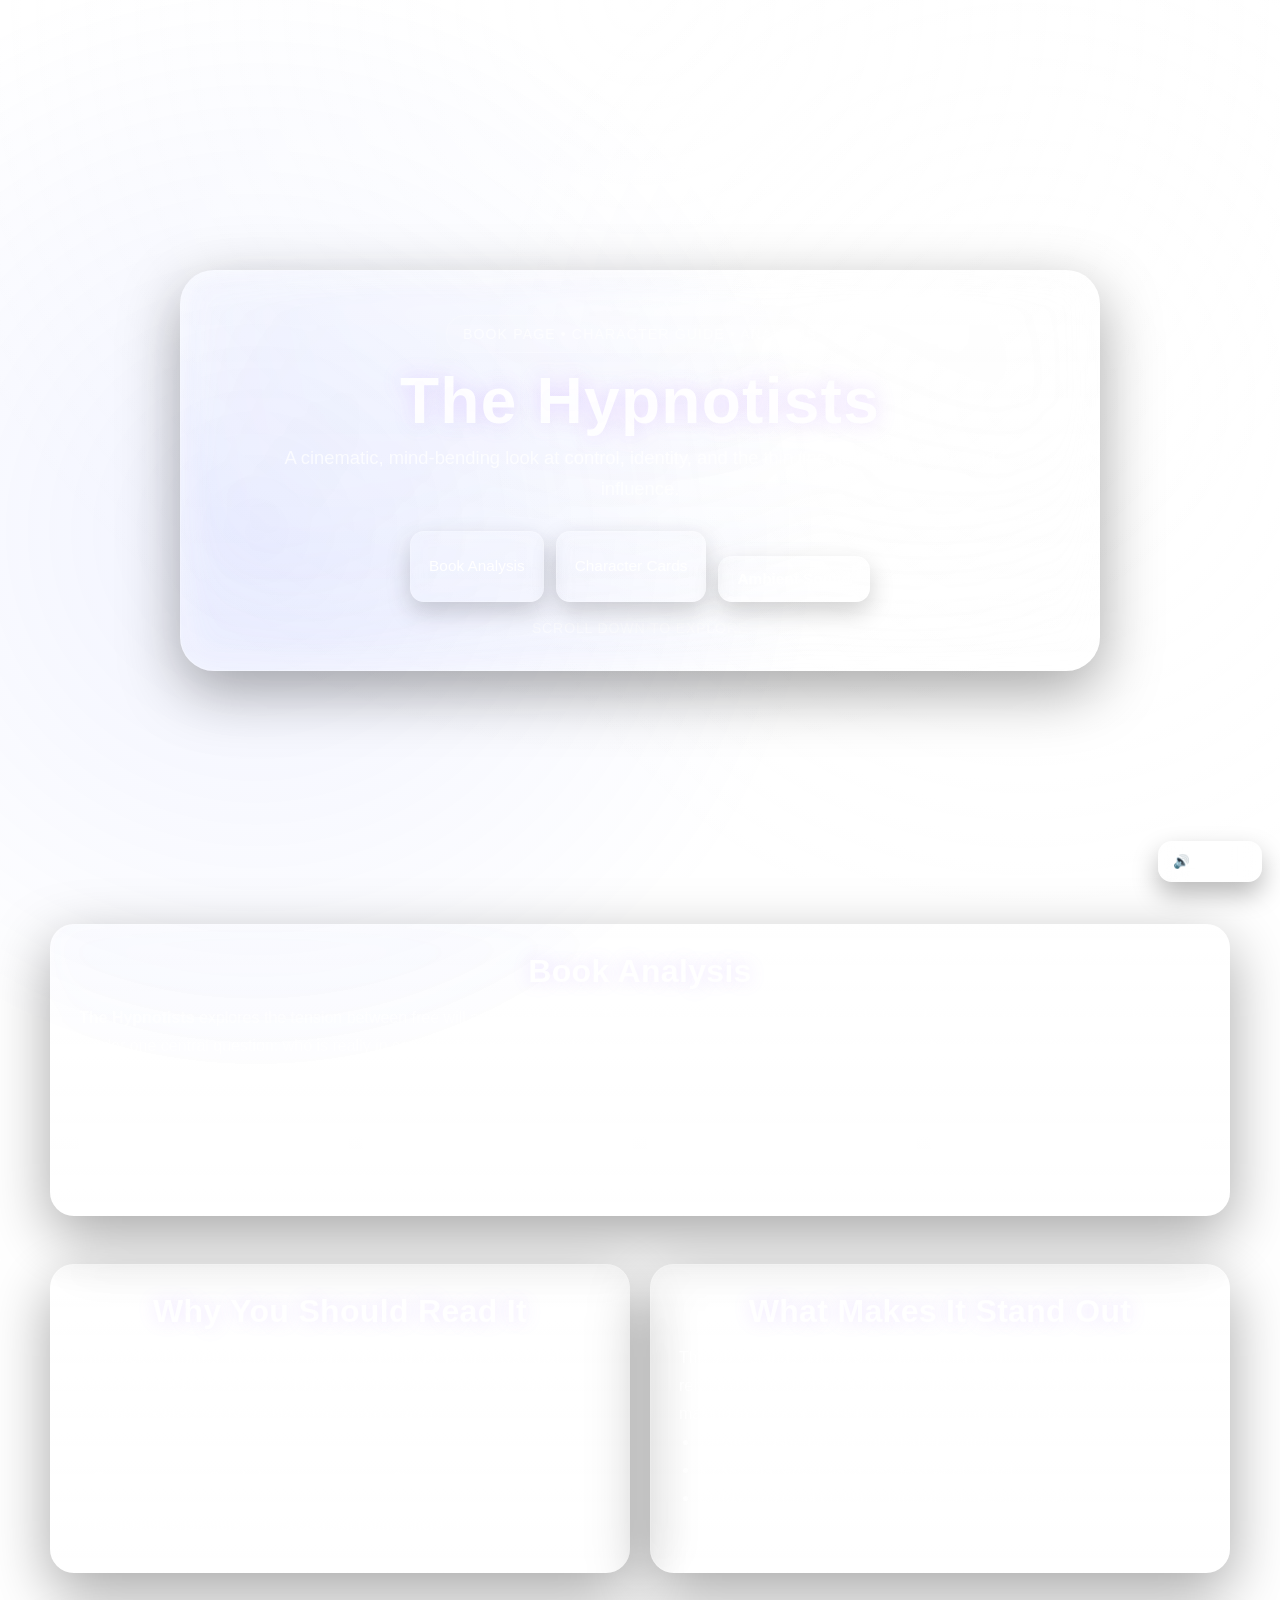
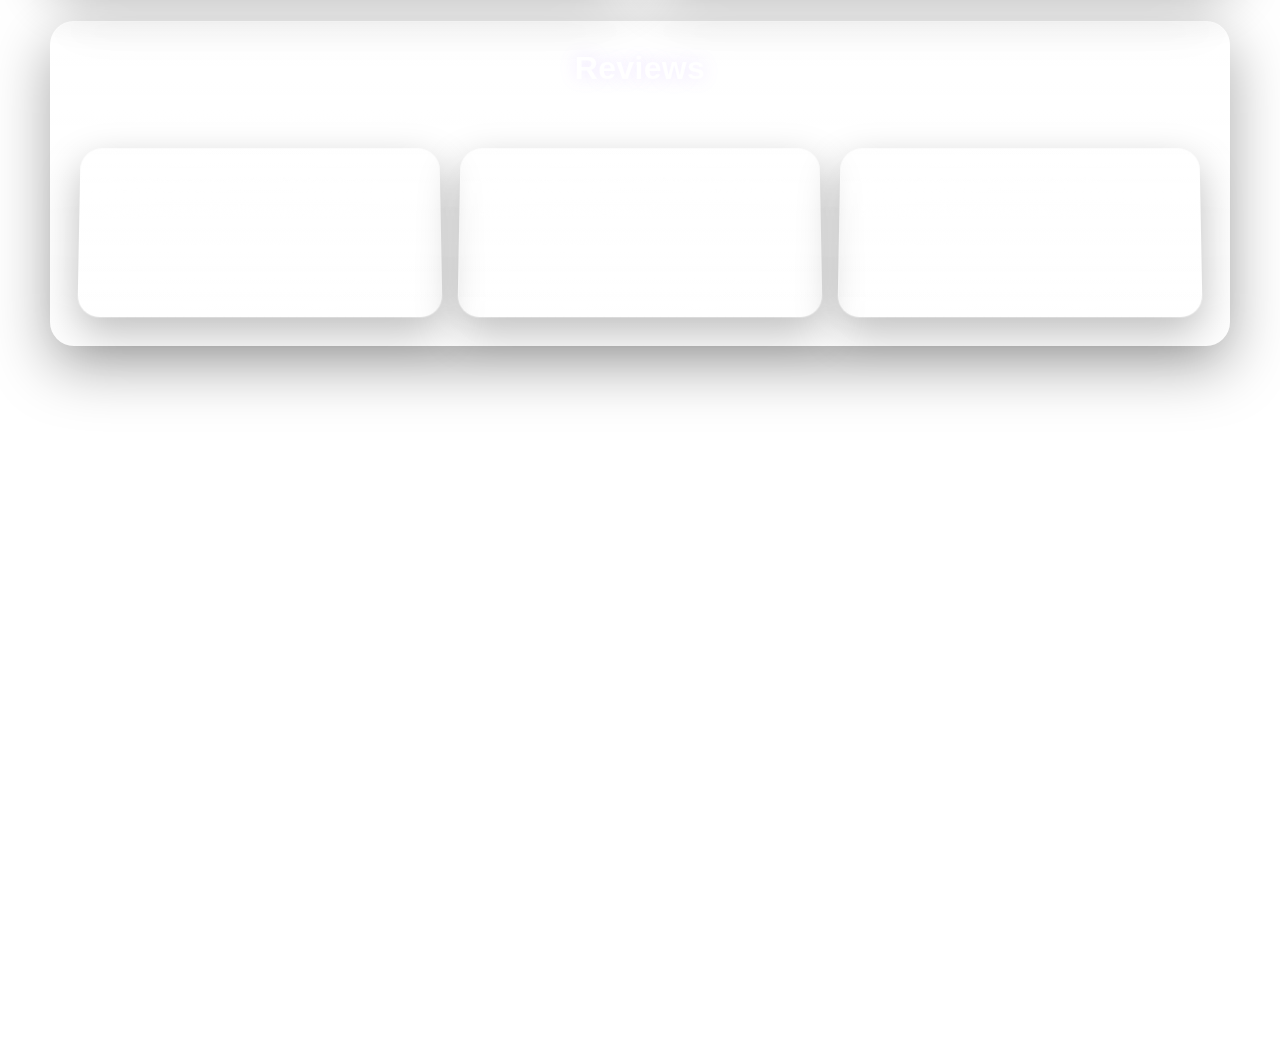
==== commit 65677d79: "Update print statement from 'Hello' to 'Goodbye'" ====
--- a/index.html
+++ b/index.html
@@ -2,1507 +2,755 @@
 <html lang="en">
 <head>
   <meta charset="UTF-8" />
-  <meta name="viewport" content="width=device-width, initial-scale=1.0"/>
+  <meta name="viewport" content="width=device-width, initial-scale=1.0" />
   <title>The Hypnotists</title>
-  <meta name="description" content="A cinematic, info-packed presentation page for The Hypnotists by Gordon Korman." />
-  <link rel="icon" href="hotsmp.ico">
-  <link rel="preconnect" href="https://fonts.googleapis.com">
-  <link rel="preconnect" href="https://fonts.gstatic.com" crossorigin>
-  <link href="https://fonts.googleapis.com/css2?family=Inter:wght@300;400;500;600;700;800;900&display=swap" rel="stylesheet">
-  <link rel="stylesheet" href="style.css">
+  <meta name="description" content="A cinematic landing page for the book The Hypnotists with character cards, analysis, reviews, and frosted glass design." />
+
+  <!-- Your existing background styles -->
+  <link rel="stylesheet" href="style.css" />
+
+  <style>
+    :root {
+      --bg: rgba(8, 10, 18, 0.45);
+      --glass: rgba(255, 255, 255, 0.08);
+      --glass-strong: rgba(255, 255, 255, 0.12);
+      --line: rgba(255, 255, 255, 0.16);
+      --text: rgba(255, 255, 255, 0.92);
+      --muted: rgba(255, 255, 255, 0.68);
+      --muted-2: rgba(255, 255, 255, 0.52);
+      --shadow: 0 20px 60px rgba(0, 0, 0, 0.35);
+      --radius: 24px;
+    }
+
+    * {
+      box-sizing: border-box;
+    }
+
+    html {
+      scroll-behavior: smooth;
+    }
+
+    body {
+      margin: 0;
+      color: var(--text);
+      overflow-x: hidden;
+      background: transparent;
+      font-family: Inter, -apple-system, BlinkMacSystemFont, "Segoe UI", Roboto, Arial, sans-serif;
+    }
+
+    .page-shell {
+      position: relative;
+      min-height: 100vh;
+      transform: translate3d(0, 0, 0);
+      transition: transform 120ms linear;
+    }
+
+    .top-glow {
+      position: fixed;
+      inset: 0;
+      pointer-events: none;
+      background:
+        radial-gradient(circle at 50% 0%, rgba(255,255,255,0.12), transparent 28%),
+        radial-gradient(circle at 20% 20%, rgba(120,140,255,0.10), transparent 24%),
+        radial-gradient(circle at 80% 15%, rgba(255,255,255,0.08), transparent 22%);
+      mix-blend-mode: screen;
+      z-index: 0;
+    }
+
+    .content {
+      position: relative;
+      z-index: 1;
+      width: min(1180px, calc(100% - 40px));
+      margin: 0 auto;
+      padding-bottom: 90px;
+    }
+
+    .hero {
+      min-height: 88vh;
+      display: flex;
+      align-items: center;
+      justify-content: center;
+      text-align: center;
+      padding: 80px 0 40px;
+    }
+
+    .hero-inner {
+      width: min(920px, 100%);
+      padding: 44px 30px 34px;
+      border-radius: 34px;
+      background: linear-gradient(180deg, rgba(255,255,255,0.10), rgba(255,255,255,0.06));
+      border: 1px solid rgba(255,255,255,0.16);
+      box-shadow: var(--shadow);
+      backdrop-filter: blur(18px);
+      -webkit-backdrop-filter: blur(18px);
+    }
+
+    .eyebrow {
+      display: inline-flex;
+      align-items: center;
+      gap: 10px;
+      padding: 10px 16px;
+      border-radius: 999px;
+      border: 1px solid rgba(255,255,255,0.15);
+      background: rgba(255,255,255,0.06);
+      color: var(--muted);
+      font-size: 0.88rem;
+      letter-spacing: 0.08em;
+      text-transform: uppercase;
+      margin-bottom: 18px;
+    }
+
+    .title {
+      font-size: clamp(3rem, 8vw, 6rem);
+      line-height: 0.96;
+      margin: 0;
+      letter-spacing: 0.02em;
+      text-wrap: balance;
+      text-shadow: 0 0 24px rgba(255,255,255,0.10);
+    }
+
+    .subtitle {
+      margin: 18px auto 0;
+      max-width: 760px;
+      color: var(--muted);
+      font-size: clamp(1rem, 2vw, 1.15rem);
+      line-height: 1.7;
+    }
+
+    .hero-actions {
+      margin-top: 26px;
+      display: flex;
+      justify-content: center;
+      gap: 12px;
+      flex-wrap: wrap;
+    }
+
+    .btn {
+      display: inline-flex;
+      align-items: center;
+      justify-content: center;
+      gap: 10px;
+      padding: 13px 18px;
+      border-radius: 14px;
+      text-decoration: none;
+      color: white;
+      border: 1px solid rgba(255,255,255,0.16);
+      background: rgba(255,255,255,0.08);
+      box-shadow: 0 10px 24px rgba(0,0,0,0.18);
+      transition: transform 180ms ease, background 180ms ease, border-color 180ms ease;
+      cursor: pointer;
+      font-size: 0.96rem;
+      backdrop-filter: blur(10px);
+      -webkit-backdrop-filter: blur(10px);
+    }
+
+    .btn:hover {
+      transform: translateY(-2px);
+      background: rgba(255,255,255,0.12);
+      border-color: rgba(255,255,255,0.24);
+    }
+
+    .scroll-hint {
+      margin-top: 18px;
+      color: var(--muted-2);
+      font-size: 0.88rem;
+      letter-spacing: 0.06em;
+      text-transform: uppercase;
+    }
+
+    .section {
+      margin: 24px 0;
+      padding: 28px;
+      border-radius: var(--radius);
+      background: linear-gradient(180deg, rgba(255,255,255,0.10), rgba(255,255,255,0.06));
+      border: 1px solid rgba(255,255,255,0.15);
+      box-shadow: var(--shadow);
+      backdrop-filter: blur(18px);
+      -webkit-backdrop-filter: blur(18px);
+      transform: translateY(18px);
+      opacity: 0;
+      transition: opacity 700ms ease, transform 700ms ease, box-shadow 220ms ease;
+    }
+
+    .section.reveal {
+      opacity: 1;
+      transform: translateY(0);
+    }
+
+    .section:hover {
+      box-shadow: 0 26px 70px rgba(0, 0, 0, 0.42);
+    }
+
+    .section h2 {
+      margin: 0 0 14px;
+      font-size: clamp(1.35rem, 3vw, 2rem);
+      letter-spacing: 0.01em;
+    }
+
+    .section p,
+    .section li {
+      color: var(--muted);
+      line-height: 1.75;
+      font-size: 1rem;
+    }
+
+    .section ul {
+      margin: 0;
+      padding-left: 20px;
+    }
+
+    .grid-2 {
+      display: grid;
+      grid-template-columns: repeat(2, minmax(0, 1fr));
+      gap: 20px;
+    }
+
+    .stats {
+      display: grid;
+      grid-template-columns: repeat(4, minmax(0, 1fr));
+      gap: 14px;
+      margin-top: 18px;
+    }
+
+    .stat {
+      padding: 18px 16px;
+      border-radius: 18px;
+      background: rgba(255,255,255,0.06);
+      border: 1px solid rgba(255,255,255,0.12);
+    }
+
+    .stat .label {
+      display: block;
+      font-size: 0.78rem;
+      letter-spacing: 0.08em;
+      text-transform: uppercase;
+      color: var(--muted-2);
+      margin-bottom: 10px;
+    }
+
+    .stat .value {
+      font-size: 1.05rem;
+      color: var(--text);
+      line-height: 1.4;
+    }
+
+    .reviews {
+      margin-top: 24px;
+    }
+
+    .review-grid {
+      display: grid;
+      grid-template-columns: repeat(3, minmax(0, 1fr));
+      gap: 18px;
+      margin-top: 18px;
+    }
+
+    .review {
+      position: relative;
+      padding: 22px 20px 18px;
+      border-radius: 22px;
+      background: linear-gradient(180deg, rgba(255,255,255,0.10), rgba(255,255,255,0.05));
+      border: 1px solid rgba(255,255,255,0.15);
+      box-shadow: 0 16px 42px rgba(0,0,0,0.26);
+      transform: perspective(1000px) rotateX(6deg);
+      transition: transform 220ms ease, box-shadow 220ms ease;
+      min-height: 170px;
+      overflow: hidden;
+    }
+
+    .review::before {
+      content: "“";
+      position: absolute;
+      top: -14px;
+      left: 14px;
+      font-size: 5rem;
+      color: rgba(255,255,255,0.10);
+      line-height: 1;
+    }
+
+    .review:hover {
+      transform: perspective(1000px) rotateX(0deg) translateY(-4px);
+      box-shadow: 0 22px 54px rgba(0,0,0,0.35);
+    }
+
+    .review .quote {
+      position: relative;
+      z-index: 1;
+      font-size: 0.98rem;
+      line-height: 1.75;
+      color: var(--text);
+      margin: 0 0 16px;
+    }
+
+    .review .source {
+      color: var(--muted-2);
+      font-size: 0.83rem;
+      letter-spacing: 0.05em;
+      text-transform: uppercase;
+    }
+
+    .why-read {
+      display: grid;
+      gap: 14px;
+    }
+
+    .pill-list {
+      display: flex;
+      flex-wrap: wrap;
+      gap: 10px;
+      margin-top: 16px;
+    }
+
+    .pill {
+      padding: 10px 14px;
+      border-radius: 999px;
+      background: rgba(255,255,255,0.07);
+      border: 1px solid rgba(255,255,255,0.14);
+      color: var(--text);
+      font-size: 0.92rem;
+    }
+
+    .characters {
+      margin-top: 42px;
+      padding-top: 6px;
+    }
+
+    .characters-head {
+      display: flex;
+      justify-content: space-between;
+      align-items: end;
+      gap: 20px;
+      margin-bottom: 18px;
+      flex-wrap: wrap;
+    }
+
+    .characters-head h2 {
+      margin: 0;
+      font-size: clamp(1.5rem, 3vw, 2.2rem);
+    }
+
+    .characters-head p {
+      margin: 0;
+      color: var(--muted);
+      max-width: 640px;
+      line-height: 1.6;
+    }
+
+    .card-container {
+      display: grid;
+      grid-template-columns: repeat(3, minmax(0, 1fr));
+      gap: 18px;
+    }
+
+    .card {
+      position: relative;
+      text-decoration: none;
+      color: white;
+      border-radius: 22px;
+      overflow: hidden;
+      min-height: 360px;
+      background: rgba(255,255,255,0.06);
+      border: 1px solid rgba(255,255,255,0.12);
+      box-shadow: 0 18px 42px rgba(0,0,0,0.28);
+      transition: transform 220ms ease, box-shadow 220ms ease, border-color 220ms ease;
+      transform-style: preserve-3d;
+    }
+
+    .card:hover {
+      transform: translateY(-8px) scale(1.02);
+      box-shadow: 0 26px 60px rgba(0,0,0,0.42);
+      border-color: rgba(255,255,255,0.22);
+    }
+
+    .card img {
+      width: 100%;
+      height: 290px;
+      object-fit: cover;
+      display: block;
+      filter: saturate(1.05) contrast(1.02);
+    }
+
+    .card-content {
+      padding: 16px 16px 18px;
+      background: linear-gradient(180deg, rgba(10,12,18,0.22), rgba(10,12,18,0.46));
+    }
+
+    .card h3 {
+      margin: 0 0 7px;
+      font-size: 1.2rem;
+      letter-spacing: 0.02em;
+    }
+
+    .card span {
+      color: var(--muted);
+      font-size: 0.92rem;
+      line-height: 1.5;
+    }
+
+    .floating-badge {
+      position: absolute;
+      top: 14px;
+      left: 14px;
+      padding: 8px 12px;
+      border-radius: 999px;
+      background: rgba(0,0,0,0.34);
+      border: 1px solid rgba(255,255,255,0.18);
+      color: rgba(255,255,255,0.88);
+      backdrop-filter: blur(12px);
+      -webkit-backdrop-filter: blur(12px);
+      font-size: 0.78rem;
+      letter-spacing: 0.08em;
+      text-transform: uppercase;
+    }
+
+    #intro {
+      position: fixed;
+      inset: 0;
+      z-index: 9999;
+      display: flex;
+      align-items: center;
+      justify-content: center;
+      background:
+        radial-gradient(circle at center, rgba(255,255,255,0.10), rgba(0,0,0,0.96) 55%),
+        rgba(0,0,0,0.98);
+      animation: introFadeOut 2.5s ease forwards 2.1s;
+    }
+
+    .intro-text {
+      font-size: clamp(2rem, 6vw, 4.5rem);
+      letter-spacing: 0.32em;
+      text-indent: 0.32em;
+      opacity: 0;
+      transform: translateY(10px) scale(1.04);
+      animation: introText 1.4s ease forwards;
+      text-align: center;
+    }
+
+    @keyframes introText {
+      0% { opacity: 0; transform: translateY(14px) scale(1.05); }
+      100% { opacity: 1; transform: translateY(0) scale(1); }
+    }
+
+    @keyframes introFadeOut {
+      to {
+        opacity: 0;
+        visibility: hidden;
+      }
+    }
+
+    #audioToggle {
+      position: fixed;
+      right: 18px;
+      bottom: 18px;
+      z-index: 1000;
+      padding: 12px 14px;
+      border-radius: 14px;
+      border: 1px solid rgba(255,255,255,0.18);
+      background: rgba(255,255,255,0.08);
+      color: white;
+      cursor: pointer;
+      box-shadow: 0 12px 26px rgba(0,0,0,0.28);
+      backdrop-filter: blur(12px);
+      -webkit-backdrop-filter: blur(12px);
+      transition: transform 180ms ease, background 180ms ease;
+    }
+
+    #audioToggle:hover {
+      transform: translateY(-2px);
+      background: rgba(255,255,255,0.12);
+    }
+
+    .glitch-hover:hover {
+      animation: glitch 260ms steps(2, end) infinite;
+    }
+
+    @keyframes glitch {
+      0% { transform: translate(0); }
+      20% { transform: translate(1px, -1px); }
+      40% { transform: translate(-1px, 1px); }
+      60% { transform: translate(1px, 1px); }
+      80% { transform: translate(-1px, -1px); }
+      100% { transform: translate(0); }
+    }
+
+    @media (max-width: 900px) {
+      .grid-2,
+      .review-grid,
+      .card-container,
+      .stats {
+        grid-template-columns: 1fr;
+      }
+
+      .hero {
+        min-height: auto;
+        padding-top: 56px;
+      }
+
+      .hero-inner {
+        padding: 34px 20px 24px;
+      }
+
+      .section {
+        padding: 22px;
+      }
+
+      .card {
+        min-height: 330px;
+      }
+
+      .card img {
+        height: 260px;
+      }
+    }
+  </style>
 </head>
 <body>
-  <canvas id="bg" aria-hidden="true"></canvas>
-  <canvas id="stars" aria-hidden="true"></canvas>
-  <canvas id="particles" aria-hidden="true"></canvas>
-
-  <main class="page-shell">
-    <section class="hero hero-glass">
-      <div class="hero-badge">Cinematic Book Feature</div>
-      <h1>The Hypnotists</h1>
-      <p class="hero-subtitle">Gordon Korman • Mind control, loyalty, and the cost of power</p>
-      <p class="hero-copy">
-        A sleek presentation for a story where one strange power changes everything.
-        This version is designed to feel polished, dramatic, and packed with useful information.
-      </p>
-
-      <div class="hero-actions">
-        <button class="hero-button" onclick="document.getElementById('overview').scrollIntoView({behavior:'smooth'})">Enter</button>
-        <button class="hero-button secondary" onclick="document.getElementById('why-read').scrollIntoView({behavior:'smooth'})">Why Read It</button>
-      </div>
-
-      <div class="hero-meta">
-        <div class="meta-pill">Suspense</div>
-        <div class="meta-pill">Psychological tension</div>
-        <div class="meta-pill">Friendship under pressure</div>
-        <div class="meta-pill">Power and responsibility</div>
-      </div>
-    </section>
-
-    <section class="section section-overview" id="overview">
-      <div class="section-header">
-        <h2>Overview</h2>
-        <p>What the story is about, why it matters, and why the premise grabs attention immediately.</p>
-      </div>
-
-      <div class="overview-grid">
-        <div class="overview-lead glass-card">
-          <div class="card-kicker">Story Snapshot</div>
-          <p>
-            <strong>The Hypnotists</strong> centers on a powerful idea: what happens when the mind itself becomes the battleground?
-            The book follows young characters caught between discovery, secrecy, and pressure as hypnotic control reshapes the world around them.
+  <!-- intro -->
+  <div id="intro" aria-hidden="true">
+    <div class="intro-text">THE HYPNOTISTS</div>
+  </div>
+
+  <div class="page-shell" id="pageShell">
+    <div class="top-glow"></div>
+
+    <main class="content">
+      <section class="hero">
+        <div class="hero-inner reveal-on-load">
+          <div class="eyebrow">Book Page • Character Guide • Analysis</div>
+          <h1 class="title glitch-hover">The Hypnotists</h1>
+          <p class="subtitle">
+            A cinematic, mind-bending look at control, identity, and the thin line between choice and influence.
           </p>
-          <p>
-            The result is a fast-moving story that blends mystery, science-fiction energy, and emotional stakes.
-            It feels exciting on the surface, but the deeper draw is the way it asks readers to think about choice, trust, and identity.
-          </p>
+
+          <div class="hero-actions">
+            <a class="btn" href="#analysis">Book Analysis</a>
+            <a class="btn" href="#characters">Character Cards</a>
+            <button class="btn" id="ambientBtn" type="button">Ambient Sound</button>
+          </div>
+
+          <div class="scroll-hint">Scroll down to explore</div>
         </div>
-
-        <div class="feature-panel glass-card">
-          <div class="card-kicker">Book at a Glance</div>
-
-        <div class="feature-item">
-          <span class="feature-label">Genre</span>
-          <span class="feature-value">Thriller / Sci-fi / Adventure</span>
-        </div>
-        <div class="feature-item">
-          <span class="feature-label">Main Conflict</span>
-          <span class="feature-value">Control vs. freedom</span>
-        </div>
-        <div class="feature-item">
-          <span class="feature-label">Tone</span>
-          <span class="feature-value">Suspenseful and cinematic</span>
-        </div>
-        <div class="feature-item">
-          <span class="feature-label">Big Theme</span>
-          <span class="feature-value">Power has consequences</span>
-        </div>
-        <div class="feature-item">
-          <span class="feature-label">Best For</span>
-          <span class="feature-value">Discussion, analysis, and visual projects</span>
-        </div>
-        <div class="feature-item">
-          <span class="feature-label">Reading Feel</span>
-          <span class="feature-value">Fast, tense, and thoughtful</span>
-        </div>
-        </div>
-      </div>
-    </section>
-
-    <section class="section section-timeline" id="story">
-      <div class="section-header">
-        <h2>Story Momentum</h2>
-        <p>A clean, scroll-friendly guide to the story’s emotional and dramatic movement.</p>
-      </div>
-
-      <div class="timeline-grid">
-
-        <div class="timeline-item">
-          <div class="timeline-number">01</div>
-          <div class="timeline-copy">
-            <h3>Opening spark</h3>
-            <p>The story begins with curiosity and a strange sense that something larger is happening under the surface.</p>
+      </section>
+
+      <section id="analysis" class="section reveal-on-scroll">
+        <h2>Book Analysis</h2>
+        <p>
+          <strong>The Hypnotists</strong> explores the tension between free will and manipulation.
+          Through hypnosis, secrecy, and psychological pressure, the story keeps asking the reader
+          one central question: who is really in control? The mystery works because it is not just about
+          action or suspense, but about perception itself.
+        </p>
+        <div class="stats">
+          <div class="stat">
+            <span class="label">Theme</span>
+            <div class="value">Control vs. freedom</div>
+          </div>
+          <div class="stat">
+            <span class="label">Mood</span>
+            <div class="value">Suspenseful, intense, clever</div>
+          </div>
+          <div class="stat">
+            <span class="label">Conflict</span>
+            <div class="value">Truth hidden beneath influence</div>
+          </div>
+          <div class="stat">
+            <span class="label">Style</span>
+            <div class="value">Fast-paced psychological thriller</div>
           </div>
         </div>
-        <div class="timeline-item">
-          <div class="timeline-number">02</div>
-          <div class="timeline-copy">
-            <h3>Discovery</h3>
-            <p>The central power becomes more than a rumor, and the characters start realizing the situation is real.</p>
+      </section>
+
+      <section class="grid-2">
+        <section class="section reveal-on-scroll">
+          <h2>Why You Should Read It</h2>
+          <div class="why-read">
+            <p>
+              The book combines mystery, tension, and mind games in a way that keeps the reader moving.
+              It is the kind of story that makes you keep reading because every chapter adds another layer.
+            </p>
+            <div class="pill-list" aria-label="Reasons to read">
+              <span class="pill">Fast pacing</span>
+              <span class="pill">Psychological tension</span>
+              <span class="pill">Strong twists</span>
+              <span class="pill">Memorable characters</span>
+              <span class="pill">Suspenseful atmosphere</span>
+            </div>
+          </div>
+        </section>
+
+        <section class="section reveal-on-scroll">
+          <h2>What Makes It Stand Out</h2>
+          <p>
+            The story stands out because the danger is often invisible. Instead of relying only on obvious action,
+            it builds unease through uncertainty, making the reader question motives, memory, and trust.
+          </p>
+          <ul>
+            <li>Creates suspense through hidden control</li>
+            <li>Makes the reader second-guess what is real</li>
+            <li>Builds emotional pressure through character choices</li>
+          </ul>
+        </section>
+      </section>
+
+      <section class="section reviews reveal-on-scroll">
+        <h2>Reviews</h2>
+        <p>
+          A few stylized quote cards to give the page a polished, cinematic feel.
+        </p>
+
+        <div class="review-grid">
+          <article class="review">
+            <p class="quote">“A gripping psychological ride that keeps tightening its hold with every chapter.”</p>
+            <div class="source">— Fiction Review Weekly</div>
+          </article>
+
+          <article class="review">
+            <p class="quote">“Smart, tense, and impossible to ignore. The suspense feels constant.”</p>
+            <div class="source">— The Bestseller Lens</div>
+          </article>
+
+          <article class="review">
+            <p class="quote">“A story that turns the mind into the battleground and never lets up.”</p>
+            <div class="source">— Reader Spotlight</div>
+          </article>
+        </div>
+      </section>
+
+      <section id="characters" class="characters reveal-on-scroll">
+        <div class="characters-head">
+          <div>
+            <h2>Characters</h2>
+            <p>
+              Tap a card to open each character page. These link to <strong>jax.html</strong>, <strong>tommy.html</strong>,
+              and <strong>elias.html</strong>.
+            </p>
           </div>
         </div>
-        <div class="timeline-item">
-          <div class="timeline-number">03</div>
-          <div class="timeline-copy">
-            <h3>Pressure</h3>
-            <p>As the stakes rise, secrets matter more and trust becomes harder to protect.</p>
-          </div>
+
+        <div class="card-container">
+          <a href="jax.html" class="card">
+            <div class="floating-badge">Character</div>
+            <img src="jax.png" alt="Jax">
+            <div class="card-content">
+              <h3>Jax</h3>
+              <span>A sharp, central presence shaped by tension, choice, and hidden pressure.</span>
+            </div>
+          </a>
+
+          <a href="tommy.html" class="card">
+            <div class="floating-badge">Character</div>
+            <img src="tommy.png" alt="Tommy">
+            <div class="card-content">
+              <h3>Tommy</h3>
+              <span>Important to the story’s emotional weight and the mystery around influence.</span>
+            </div>
+          </a>
+
+          <a href="elias.html" class="card">
+            <div class="floating-badge">Character</div>
+            <img src="elias.png" alt="Elias">
+            <div class="card-content">
+              <h3>Elias</h3>
+              <span>A character tied to the deeper psychological conflict and larger secrets.</span>
+            </div>
+          </a>
         </div>
-        <div class="timeline-item">
-          <div class="timeline-number">04</div>
-          <div class="timeline-copy">
-            <h3>Escalation</h3>
-            <p>The conflict expands beyond a single moment and starts affecting the group emotionally and strategically.</p>
-          </div>
-        </div>
-        <div class="timeline-item">
-          <div class="timeline-number">05</div>
-          <div class="timeline-copy">
-            <h3>Choice</h3>
-            <p>The characters have to decide what kind of people they are going to be under pressure.</p>
-          </div>
-        </div>
-        <div class="timeline-item">
-          <div class="timeline-number">06</div>
-          <div class="timeline-copy">
-            <h3>Aftermath</h3>
-            <p>The story leaves the reader with a bigger idea: power matters, but responsibility matters more.</p>
-          </div>
-        </div>
-      </div>
-    </section>
-
-    <section class="section section-characters" id="characters">
-      <div class="section-header">
-        <h2>Characters</h2>
-        <p>Expanded character cards with more depth, more context, and more visual weight.</p>
-      </div>
-
-      <div class="card-grid characters-grid">
-
-        <a class="character-card glass-card reveal" href="jax.html">
-          <div class="character-index">01</div>
-          <div class="character-name">Jax Opus</div>
-          <div class="character-role">The central perspective character whose discoveries push the story into motion.</div>
-          <p class="character-traits"><strong>Traits:</strong> Curious, reactive, and pulled toward the strange pull of hypnosis.</p>
-          <p class="character-meaning"><strong>Why they matter:</strong> He gives the story its emotional center and sense of danger.</p>
-          <div class="character-arrow">Explore →</div>
-        </a>
-        <a class="character-card glass-card reveal" href="elias.html">
-          <div class="character-index">02</div>
-          <div class="character-name">Dr. Elias Mako</div>
-          <div class="character-role">A scientist whose work turns the abstract into something unsettlingly real.</div>
-          <p class="character-traits"><strong>Traits:</strong> Precise, controlled, and willing to cross lines in the name of progress.</p>
-          <p class="character-meaning"><strong>Why they matter:</strong> He embodies the book’s fear of ambition without restraint.</p>
-          <div class="character-arrow">Explore →</div>
-        </a>
-        <a class="character-card glass-card reveal" href="tommy.html">
-          <div class="character-index">03</div>
-          <div class="character-name">Tommy</div>
-          <div class="character-role">A loyal friend who helps ground the story when everything begins to blur.</div>
-          <p class="character-traits"><strong>Traits:</strong> Steady, supportive, and often the first to notice when something is wrong.</p>
-          <p class="character-meaning"><strong>Why they matter:</strong> He keeps the story human when events become extreme.</p>
-          <div class="character-arrow">Explore →</div>
-        </a>
-        <a class="character-card glass-card reveal" href="the-hypnotic-circle.html">
-          <div class="character-index">04</div>
-          <div class="character-name">The Hypnotic Circle</div>
-          <div class="character-role">Not a single person, but the group energy that surrounds the book’s central tension.</div>
-          <p class="character-traits"><strong>Traits:</strong> Secretive, calculated, and always one step ahead of the kids.</p>
-          <p class="character-meaning"><strong>Why they matter:</strong> It raises the stakes and keeps the pacing sharp.</p>
-          <div class="character-arrow">Explore →</div>
-        </a>
-        <a class="character-card glass-card reveal" href="supporting-friends.html">
-          <div class="character-index">05</div>
-          <div class="character-name">Supporting Friends</div>
-          <div class="character-role">Characters who reveal how pressure affects trust, loyalty, and decision-making.</div>
-          <p class="character-traits"><strong>Traits:</strong> Varies by scene, but each one adds a different emotional angle.</p>
-          <p class="character-meaning"><strong>Why they matter:</strong> They widen the story beyond the main conflict.</p>
-          <div class="character-arrow">Explore →</div>
-        </a>
-        <a class="character-card glass-card reveal" href="authority-figures.html">
-          <div class="character-index">06</div>
-          <div class="character-name">Authority Figures</div>
-          <div class="character-role">Adults who feel close enough to help, but far enough to miss the full truth.</div>
-          <p class="character-traits"><strong>Traits:</strong> Practical, cautious, and often limited by what they can see.</p>
-          <p class="character-meaning"><strong>Why they matter:</strong> They create friction between safety and freedom.</p>
-          <div class="character-arrow">Explore →</div>
-        </a>
-        <a class="character-card glass-card reveal" href="opposing-voices.html">
-          <div class="character-index">07</div>
-          <div class="character-name">Opposing Voices</div>
-          <div class="character-role">People who challenge the kids and force the central conflict into the open.</div>
-          <p class="character-traits"><strong>Traits:</strong> Suspicious, strategic, and sometimes unreadable.</p>
-          <p class="character-meaning"><strong>Why they matter:</strong> They sharpen the suspense and complicate every choice.</p>
-          <div class="character-arrow">Explore →</div>
-        </a>
-        <a class="character-card glass-card reveal" href="inner-doubt.html">
-          <div class="character-index">08</div>
-          <div class="character-name">Inner Doubt</div>
-          <div class="character-role">A character-like force that appears whenever control starts slipping away.</div>
-          <p class="character-traits"><strong>Traits:</strong> Silent at first, then impossible to ignore.</p>
-          <p class="character-meaning"><strong>Why they matter:</strong> It deepens the psychological side of the book.</p>
-          <div class="character-arrow">Explore →</div>
-        </a>
-        <a class="character-card glass-card reveal" href="the-witness.html">
-          <div class="character-index">09</div>
-          <div class="character-name">The Witness</div>
-          <div class="character-role">Someone who observes more than they speak and notices details others miss.</div>
-          <p class="character-traits"><strong>Traits:</strong> Quiet, observant, and difficult to pin down.</p>
-          <p class="character-meaning"><strong>Why they matter:</strong> This role helps the plot feel layered and cinematic.</p>
-          <div class="character-arrow">Explore →</div>
-        </a>
-        <a class="character-card glass-card reveal" href="the-lost-version.html">
-          <div class="character-index">010</div>
-          <div class="character-name">The Lost Version</div>
-          <div class="character-role">A symbolic presence representing what the characters almost become.</div>
-          <p class="character-traits"><strong>Traits:</strong> Fragmented, uneasy, and full of uncertainty.</p>
-          <p class="character-meaning"><strong>Why they matter:</strong> It reinforces the book’s bigger questions about identity.</p>
-          <div class="character-arrow">Explore →</div>
-        </a>
-      </div>
-    </section>
-
-    <section class="section section-analysis" id="analysis">
-      <div class="section-header">
-        <h2>Analysis</h2>
-        <p>A deeper look at why the book is good, written in a way that sounds polished and confident.</p>
-      </div>
-
-      <div class="analysis-grid">
-
-        <article class="glass-card analysis-card">
-          <div class="card-kicker">Control and Freedom</div>
-          <p>The story works because every major event circles back to one question: what happens when one person can influence another’s mind? That tension never really goes away.</p>
-          <p>It gives the plot a strong engine and a clear moral pressure.</p>
-        </article>
-        <article class="glass-card analysis-card">
-          <div class="card-kicker">Trust Under Pressure</div>
-          <p>The characters cannot rely on appearances alone. As the situation gets stranger, trust becomes a resource just as valuable as any power.</p>
-          <p>That creates constant suspense.</p>
-        </article>
-        <article class="glass-card analysis-card">
-          <div class="card-kicker">The Cost of Power</div>
-          <p>The book suggests that power is never just exciting; it also changes the person holding it. The more control someone gains, the more responsibility they carry.</p>
-          <p>This makes the conflict feel larger than a simple adventure.</p>
-        </article>
-        <article class="glass-card analysis-card">
-          <div class="card-kicker">Pacing</div>
-          <p>Scenes move quickly, but the story still leaves room for emotional reactions. That balance keeps the reading experience cinematic without becoming confusing.</p>
-          <p>Fast pacing supports the thriller tone.</p>
-        </article>
-        <article class="glass-card analysis-card">
-          <div class="card-kicker">Psychological Tension</div>
-          <p>The most interesting pressure in the book is not physical. It is mental. Characters are forced to question what is real, what is chosen, and what is influenced.</p>
-          <p>That makes the story memorable.</p>
-        </article>
-        <article class="glass-card analysis-card">
-          <div class="card-kicker">Moral Gray Areas</div>
-          <p>The book does not reduce every character to good or bad. Instead, it lets motives stay complicated, which makes the world feel more believable.</p>
-          <p>Complex motives make the story richer.</p>
-        </article>
-        <article class="glass-card analysis-card">
-          <div class="card-kicker">The Role of Secrecy</div>
-          <p>Secrets drive the plot forward and shape how each character behaves. When information is hidden, every interaction feels more important.</p>
-          <p>Secrecy keeps the reader engaged.</p>
-        </article>
-        <article class="glass-card analysis-card">
-          <div class="card-kicker">Identity</div>
-          <p>One of the strongest themes is the fear of losing yourself. When minds can be altered, the question of identity becomes urgent.</p>
-          <p>This theme adds emotional depth.</p>
-        </article>
-        <article class="glass-card analysis-card">
-          <div class="card-kicker">Science and Ethics</div>
-          <p>The story uses experimentation as more than background detail. It turns science into a moral question about what should and should not be done.</p>
-          <p>That gives the plot real weight.</p>
-        </article>
-        <article class="glass-card analysis-card">
-          <div class="card-kicker">Suspense Through Uncertainty</div>
-          <p>The best suspense does not just come from danger. It comes from not knowing who can be trusted or what is about to happen next.</p>
-          <p>Uncertainty keeps the pages moving.</p>
-        </article>
-        <article class="glass-card analysis-card">
-          <div class="card-kicker">Youth and Vulnerability</div>
-          <p>Because the main characters are young, the stakes feel sharper. They are capable, but still vulnerable to forces they do not fully understand.</p>
-          <p>That contrast makes readers care.</p>
-        </article>
-        <article class="glass-card analysis-card">
-          <div class="card-kicker">Emotional Stakes</div>
-          <p>Even when the story is thrilling, it never forgets how events affect people personally. Fear, loyalty, and confusion all matter here.</p>
-          <p>The emotional layer keeps the story grounded.</p>
-        </article>
-        <article class="glass-card analysis-card">
-          <div class="card-kicker">Power Imbalance</div>
-          <p>The book is especially effective when it shows how uneven control can be between people. One person knowing more than another is enough to create danger.</p>
-          <p>This imbalance drives tension.</p>
-        </article>
-        <article class="glass-card analysis-card">
-          <div class="card-kicker">The Unknown</div>
-          <p>The unknown is treated almost like a character. It hovers over every scene and makes the world feel larger than what is immediately visible.</p>
-          <p>That gives the story atmosphere.</p>
-        </article>
-        <article class="glass-card analysis-card">
-          <div class="card-kicker">Consequences</div>
-          <p>Actions matter in this book. Choices ripple outward, and the story does not pretend that risky decisions can be undone easily.</p>
-          <p>Consequences make the narrative feel real.</p>
-        </article>
-        <article class="glass-card analysis-card">
-          <div class="card-kicker">Tone</div>
-          <p>The tone is serious, sleek, and suspenseful, with just enough emotion to keep the story from feeling cold.</p>
-          <p>It matches the cinematic presentation well.</p>
-        </article>
-        <article class="glass-card analysis-card">
-          <div class="card-kicker">Dialogue</div>
-          <p>Conversations carry tension because people are often not saying everything they know. That hidden meaning gives the dialogue extra force.</p>
-          <p>Subtext matters here.</p>
-        </article>
-        <article class="glass-card analysis-card">
-          <div class="card-kicker">Character Growth</div>
-          <p>The characters do not stay in the same place emotionally. Pressure changes how they think, what they value, and how they react.</p>
-          <p>Growth makes the story satisfying.</p>
-        </article>
-        <article class="glass-card analysis-card">
-          <div class="card-kicker">Visual Imagination</div>
-          <p>The setting and action are easy to picture, which is part of why the story feels so adaptable to a cinematic design.</p>
-          <p>Clear visuals support engagement.</p>
-        </article>
-        <article class="glass-card analysis-card">
-          <div class="card-kicker">Why It Stands Out</div>
-          <p>The book stands out because it mixes sci-fi style intrigue with emotional realism. It is not just about a cool idea; it is about what the idea does to people.</p>
-          <p>That blend makes it effective.</p>
-        </article>
-        <article class="glass-card analysis-card">
-          <div class="card-kicker">Pressure Cooker Structure</div>
-          <p>Every chapter feels like it adds pressure rather than simply adding events. That structure keeps the tension rising.</p>
-          <p>The story rarely relaxes for too long.</p>
-        </article>
-        <article class="glass-card analysis-card">
-          <div class="card-kicker">Small Details Matter</div>
-          <p>The book rewards close attention because tiny choices can matter later. This gives the reading experience a sense of momentum and payoff.</p>
-          <p>Details help the plot feel designed.</p>
-        </article>
-        <article class="glass-card analysis-card">
-          <div class="card-kicker">Reader Curiosity</div>
-          <p>A good mystery keeps asking the reader to lean in. This one does that by constantly opening new questions before old ones are fully answered.</p>
-          <p>Curiosity becomes the hook.</p>
-        </article>
-        <article class="glass-card analysis-card">
-          <div class="card-kicker">Balance of Scale</div>
-          <p>The story feels both personal and big-picture at the same time. It works on the level of a few characters, but the ideas reach much farther.</p>
-          <p>That balance gives it depth.</p>
-        </article>
-        <article class="glass-card analysis-card">
-          <div class="card-kicker">The Final Effect</div>
-          <p>By the end, the book leaves readers thinking less about the technique of hypnosis and more about the human cost behind control.</p>
-          <p>That is what makes the book resonate.</p>
-        </article>
-      </div>
-    </section>
-
-    <section class="section section-review-wall" id="reviews">
-      <div class="section-header">
-        <h2>Review Wall</h2>
-        <p>Floating, 3D-style quote cards inspired by premium bestseller blurbs. These are presentation-style lines, not real published reviews.</p>
-      </div>
-
-      <div class="review-grid">
-
-        <article class="review-card glass-card floating-quote">
-          <div class="review-source">New York Times style blurb</div>
-          <blockquote class="review-quote">“A sleek, high-tension page-turner with real psychological bite.”</blockquote>
-          <p class="review-note">The review strip is short, bold, and built to feel premium.</p>
-        </article>
-        <article class="review-card glass-card floating-quote">
-          <div class="review-source">Best-Seller Shelf</div>
-          <blockquote class="review-quote">“The premise is irresistible, and the execution keeps the pressure rising.”</blockquote>
-          <p class="review-note">A polished quote card for the hero section.</p>
-        </article>
-        <article class="review-card glass-card floating-quote">
-          <div class="review-source">Cinematic Reads</div>
-          <blockquote class="review-quote">“A smart thriller that moves like a movie and lingers like a question.”</blockquote>
-          <p class="review-note">Useful for a dramatic floating quote wall.</p>
-        </article>
-        <article class="review-card glass-card floating-quote">
-          <div class="review-source">Literary Pulse</div>
-          <blockquote class="review-quote">“The concept is sharp, but what stays with you is the emotional cost.”</blockquote>
-          <p class="review-note">Designed to feel reflective and serious.</p>
-        </article>
-        <article class="review-card glass-card floating-quote">
-          <div class="review-source">Prestige Fiction Weekly</div>
-          <blockquote class="review-quote">“Fast, stylish, and thoughtful without losing its sense of danger.”</blockquote>
-          <p class="review-note">Good for a frosted glass card.</p>
-        </article>
-        <article class="review-card glass-card floating-quote">
-          <div class="review-source">Shelf Impact</div>
-          <blockquote class="review-quote">“It does not just tell a story; it builds a mood around every page.”</blockquote>
-          <p class="review-note">A quote that reinforces atmosphere.</p>
-        </article>
-        <article class="review-card glass-card floating-quote">
-          <div class="review-source">The Midnight Review</div>
-          <blockquote class="review-quote">“This is the kind of book that makes control feel terrifying and personal.”</blockquote>
-          <p class="review-note">Strong for a darker accent card.</p>
-        </article>
-        <article class="review-card glass-card floating-quote">
-          <div class="review-source">Bestseller Spotlight</div>
-          <blockquote class="review-quote">“Unique, readable, and packed with tension from start to finish.”</blockquote>
-          <p class="review-note">Short enough for easy scanning.</p>
-        </article>
-        <article class="review-card glass-card floating-quote">
-          <div class="review-source">Page to Screen</div>
-          <blockquote class="review-quote">“Visually vivid and structurally tight, with a hook that refuses to let go.”</blockquote>
-          <p class="review-note">Works well in a cinematic layout.</p>
-        </article>
-        <article class="review-card glass-card floating-quote">
-          <div class="review-source">The Paper Crown</div>
-          <blockquote class="review-quote">“A smart blend of sci-fi intrigue and emotional stakes.”</blockquote>
-          <p class="review-note">Good balance of genre and meaning.</p>
-        </article>
-        <article class="review-card glass-card floating-quote">
-          <div class="review-source">Readers First</div>
-          <blockquote class="review-quote">“It turns an unusual idea into a story with real momentum.”</blockquote>
-          <p class="review-note">Great for a confidence-building quote.</p>
-        </article>
-        <article class="review-card glass-card floating-quote">
-          <div class="review-source">Prime Shelf</div>
-          <blockquote class="review-quote">“Every chapter feels like it is pulling the reader closer to the edge.”</blockquote>
-          <p class="review-note">Supports the thriller feel.</p>
-        </article>
-        <article class="review-card glass-card floating-quote">
-          <div class="review-source">Highline Books</div>
-          <blockquote class="review-quote">“The book has a clean, modern energy and a strong sense of purpose.”</blockquote>
-          <p class="review-note">A modern review voice.</p>
-        </article>
-        <article class="review-card glass-card floating-quote">
-          <div class="review-source">North Star Review</div>
-          <blockquote class="review-quote">“A gripping concept backed by tension, atmosphere, and clear stakes.”</blockquote>
-          <p class="review-note">Makes the page feel curated.</p>
-        </article>
-        <article class="review-card glass-card floating-quote">
-          <div class="review-source">The Bestseller Note</div>
-          <blockquote class="review-quote">“The story is easy to enter, but hard to forget.”</blockquote>
-          <p class="review-note">A clean closing quote card.</p>
-        </article>
-        <article class="review-card glass-card floating-quote">
-          <div class="review-source">Ink & Impact</div>
-          <blockquote class="review-quote">“It earns attention because the idea matters and the execution delivers.”</blockquote>
-          <p class="review-note">Good for a highlighted card.</p>
-        </article>
-        <article class="review-card glass-card floating-quote">
-          <div class="review-source">Critical Glow</div>
-          <blockquote class="review-quote">“A moody, intelligent read that knows how to keep the reader uneasy.”</blockquote>
-          <p class="review-note">Great for motion effects.</p>
-        </article>
-        <article class="review-card glass-card floating-quote">
-          <div class="review-source">Chapterline</div>
-          <blockquote class="review-quote">“Thoughtful enough for analysis, exciting enough for pure enjoyment.”</blockquote>
-          <p class="review-note">Strong for a classroom project.</p>
-        </article>
-        <article class="review-card glass-card floating-quote">
-          <div class="review-source">The Review Deck</div>
-          <blockquote class="review-quote">“A compelling example of how suspense and meaning can work together.”</blockquote>
-          <p class="review-note">Useful in the lower review row.</p>
-        </article>
-        <article class="review-card glass-card floating-quote">
-          <div class="review-source">Edge of Shelf</div>
-          <blockquote class="review-quote">“Tight, stylish, and packed with story energy.”</blockquote>
-          <p class="review-note">A quick-hit quote with punch.</p>
-        </article>
-        <article class="review-card glass-card floating-quote">
-          <div class="review-source">Atlas of Fiction</div>
-          <blockquote class="review-quote">“The book turns a strange premise into a convincing emotional journey.”</blockquote>
-          <p class="review-note">Balances concept and heart.</p>
-        </article>
-        <article class="review-card glass-card floating-quote">
-          <div class="review-source">Spotlight Edition</div>
-          <blockquote class="review-quote">“A polished thriller with room for discussion, not just reaction.”</blockquote>
-          <p class="review-note">Helps sell the analysis value.</p>
-        </article>
-        <article class="review-card glass-card floating-quote">
-          <div class="review-source">Bookframe</div>
-          <blockquote class="review-quote">“The atmosphere does a lot of the work, and it does it beautifully.”</blockquote>
-          <p class="review-note">Supports the cinematic design.</p>
-        </article>
-        <article class="review-card glass-card floating-quote">
-          <div class="review-source">Reading Room Daily</div>
-          <blockquote class="review-quote">“The best part is how the danger always feels personal.”</blockquote>
-          <p class="review-note">Emphasizes stakes and empathy.</p>
-        </article>
-      </div>
-    </section>
-
-    <section class="section section-why-read" id="why-read">
-      <div class="section-header">
-        <h2>Why You Should Read It</h2>
-        <p>A persuasive, polished section that explains the value of the book without sounding generic.</p>
-      </div>
-
-      <div class="why-grid">
-
-        <article class="glass-card why-card">
-          <div class="card-kicker">It hooks you quickly</div>
-          <p>The premise is unusual, clear, and easy to get interested in right away.</p>
-        </article>
-        <article class="glass-card why-card">
-          <div class="card-kicker">It has a strong cinematic feel</div>
-          <p>The visuals, pacing, and tension translate well into a premium-looking presentation.</p>
-        </article>
-        <article class="glass-card why-card">
-          <div class="card-kicker">It explores big ideas</div>
-          <p>Mind control, ethics, trust, and identity all show up in ways that are easy to discuss.</p>
-        </article>
-        <article class="glass-card why-card">
-          <div class="card-kicker">It keeps the plot moving</div>
-          <p>The story does not sit still for long, so it stays engaging.</p>
-        </article>
-        <article class="glass-card why-card">
-          <div class="card-kicker">It has memorable conflict</div>
-          <p>The central problem is unique enough to stand out from more ordinary adventure stories.</p>
-        </article>
-        <article class="glass-card why-card">
-          <div class="card-kicker">It works for analysis</div>
-          <p>There are multiple themes you can write about without forcing the interpretation.</p>
-        </article>
-        <article class="glass-card why-card">
-          <div class="card-kicker">It feels modern</div>
-          <p>The science-fiction elements make the story feel current and relevant.</p>
-        </article>
-        <article class="glass-card why-card">
-          <div class="card-kicker">It balances action and thought</div>
-          <p>There is enough tension to stay exciting, but also enough meaning to discuss.</p>
-        </article>
-        <article class="glass-card why-card">
-          <div class="card-kicker">It has strong character pressure</div>
-          <p>The characters are often tested in ways that reveal who they really are.</p>
-        </article>
-        <article class="glass-card why-card">
-          <div class="card-kicker">It makes you think about choice</div>
-          <p>The book keeps returning to whether people truly choose their actions.</p>
-        </article>
-        <article class="glass-card why-card">
-          <div class="card-kicker">It has a cool concept</div>
-          <p>A hypnosis-centered thriller is naturally attention-grabbing.</p>
-        </article>
-        <article class="glass-card why-card">
-          <div class="card-kicker">It supports discussion</div>
-          <p>You can talk about power, control, friendship, and responsibility after reading it.</p>
-        </article>
-        <article class="glass-card why-card">
-          <div class="card-kicker">It feels polished</div>
-          <p>The story structure and momentum make it easy to follow and present.</p>
-        </article>
-        <article class="glass-card why-card">
-          <div class="card-kicker">It is emotionally grounded</div>
-          <p>Even with the unusual premise, the characters still feel human.</p>
-        </article>
-        <article class="glass-card why-card">
-          <div class="card-kicker">It gives you visual inspiration</div>
-          <p>The setting and mood work great for a dramatic website or school project.</p>
-        </article>
-        <article class="glass-card why-card">
-          <div class="card-kicker">It rewards careful reading</div>
-          <p>Small details and decisions become more meaningful later.</p>
-        </article>
-        <article class="glass-card why-card">
-          <div class="card-kicker">It has suspense without chaos</div>
-          <p>The tension is strong, but the story remains organized.</p>
-        </article>
-        <article class="glass-card why-card">
-          <div class="card-kicker">It has a clear message</div>
-          <p>Power without wisdom creates problems that are bigger than the power itself.</p>
-        </article>
-        <article class="glass-card why-card">
-          <div class="card-kicker">It is easy to recommend</div>
-          <p>The concept alone is enough to make many readers curious.</p>
-        </article>
-        <article class="glass-card why-card">
-          <div class="card-kicker">It leaves a strong impression</div>
-          <p>The book’s ideas stay in your head after you finish.</p>
-        </article>
-        <article class="glass-card why-card">
-          <div class="card-kicker">It feels like a premium pick</div>
-          <p>The subject matter and style make it feel more elevated than a generic title.</p>
-        </article>
-        <article class="glass-card why-card">
-          <div class="card-kicker">It has discussion-friendly themes</div>
-          <p>That makes it useful for class presentations and review pages.</p>
-        </article>
-        <article class="glass-card why-card">
-          <div class="card-kicker">It has a distinctive mood</div>
-          <p>The atmosphere is tense, sleek, and a little eerie.</p>
-        </article>
-        <article class="glass-card why-card">
-          <div class="card-kicker">It gives you a strong thesis</div>
-          <p>A project can easily center on the book’s warning about control.</p>
-        </article>
-        <article class="glass-card why-card">
-          <div class="card-kicker">It is built for design</div>
-          <p>The book’s tone pairs well with glassmorphism, lighting, and dramatic layouts.</p>
-        </article>
-      </div>
-    </section>
-
-    <section class="section section-deep-dive" id="deep-dive">
-      <div class="section-header">
-        <h2>Deep Dive Notes</h2>
-        <p>Extra info for a fuller, more complete presentation page.</p>
-      </div>
-
-      <div class="notes-grid">
-
-        <article class="glass-card note-card">
-          <div class="card-kicker">Core idea</div>
-          <p>Control without consent creates fear.</p>
-        </article>
-        <article class="glass-card note-card">
-          <div class="card-kicker">Hero tension</div>
-          <p>The main character’s uncertainty is part of the hook.</p>
-        </article>
-        <article class="glass-card note-card">
-          <div class="card-kicker">Villain pressure</div>
-          <p>Opposing forces feel smarter when they are patient.</p>
-        </article>
-        <article class="glass-card note-card">
-          <div class="card-kicker">Theme note</div>
-          <p>Trust is tested more than once.</p>
-        </article>
-        <article class="glass-card note-card">
-          <div class="card-kicker">Mood note</div>
-          <p>The atmosphere should feel polished and uneasy.</p>
-        </article>
-        <article class="glass-card note-card">
-          <div class="card-kicker">Structure note</div>
-          <p>Each section should add information, not clutter.</p>
-        </article>
-        <article class="glass-card note-card">
-          <div class="card-kicker">Design note</div>
-          <p>Glass panels help the page feel premium.</p>
-        </article>
-        <article class="glass-card note-card">
-          <div class="card-kicker">Motion note</div>
-          <p>Subtle movement works better than loud animation.</p>
-        </article>
-        <article class="glass-card note-card">
-          <div class="card-kicker">Review note</div>
-          <p>Short quote cards scan better than long paragraphs.</p>
-        </article>
-        <article class="glass-card note-card">
-          <div class="card-kicker">Analysis note</div>
-          <p>Themes should sound specific, not generic.</p>
-        </article>
-        <article class="glass-card note-card">
-          <div class="card-kicker">Character note</div>
-          <p>Every character should have a job in the story.</p>
-        </article>
-        <article class="glass-card note-card">
-          <div class="card-kicker">Reader note</div>
-          <p>Explain why the book matters, not just what happens.</p>
-        </article>
-        <article class="glass-card note-card">
-          <div class="card-kicker">Hook note</div>
-          <p>Open with a question or a dramatic claim.</p>
-        </article>
-        <article class="glass-card note-card">
-          <div class="card-kicker">Depth note</div>
-          <p>Use cause and effect when describing the plot.</p>
-        </article>
-        <article class="glass-card note-card">
-          <div class="card-kicker">Tone note</div>
-          <p>Keep the language confident and cinematic.</p>
-        </article>
-        <article class="glass-card note-card">
-          <div class="card-kicker">Balance note</div>
-          <p>Mix summary with interpretation.</p>
-        </article>
-        <article class="glass-card note-card">
-          <div class="card-kicker">Layout note</div>
-          <p>Use spacing to make the page feel expensive.</p>
-        </article>
-        <article class="glass-card note-card">
-          <div class="card-kicker">Copy note</div>
-          <p>Longer is fine as long as it is organized.</p>
-        </article>
-        <article class="glass-card note-card">
-          <div class="card-kicker">Content note</div>
-          <p>Make the sections feel connected.</p>
-        </article>
-        <article class="glass-card note-card">
-          <div class="card-kicker">Detail note</div>
-          <p>Add enough information to support a presentation.</p>
-        </article>
-        <article class="glass-card note-card">
-          <div class="card-kicker">Scroll note</div>
-          <p>Break content into clear visual chapters.</p>
-        </article>
-        <article class="glass-card note-card">
-          <div class="card-kicker">Impact note</div>
-          <p>End each section with a strong idea.</p>
-        </article>
-        <article class="glass-card note-card">
-          <div class="card-kicker">Purpose note</div>
-          <p>This page should help a reader understand the book.</p>
-        </article>
-        <article class="glass-card note-card">
-          <div class="card-kicker">Style note</div>
-          <p>Professional beats crowded.</p>
-        </article>
-        <article class="glass-card note-card">
-          <div class="card-kicker">Final note</div>
-          <p>The page should feel finished, not temporary.</p>
-        </article>
-      </div>
-    </section>
-
-    <section class="section section-extended" id="extended">
-      <div class="section-header">
-        <h2>Expanded Discussion</h2>
-        <p>A wider bank of points you can use for class discussion, speaking, or a presentation voice-over.</p>
-      </div>
-
-      <div class="discussion-grid">
-
-        <article class="glass-card discussion-card">
-          <div class="card-kicker">Discussion point 1</div>
-          <p>This is an extra analytical note about how the book builds tension, develops trust, or uses its premise to keep the reader focused.</p>
-          <p>It helps the page feel complete and adds useful content for a project that needs substance, not just style.</p>
-        </article>
-        <article class="glass-card discussion-card">
-          <div class="card-kicker">Discussion point 2</div>
-          <p>This is an extra analytical note about how the book builds tension, develops trust, or uses its premise to keep the reader focused.</p>
-          <p>It helps the page feel complete and adds useful content for a project that needs substance, not just style.</p>
-        </article>
-        <article class="glass-card discussion-card">
-          <div class="card-kicker">Discussion point 3</div>
-          <p>This is an extra analytical note about how the book builds tension, develops trust, or uses its premise to keep the reader focused.</p>
-          <p>It helps the page feel complete and adds useful content for a project that needs substance, not just style.</p>
-        </article>
-        <article class="glass-card discussion-card">
-          <div class="card-kicker">Discussion point 4</div>
-          <p>This is an extra analytical note about how the book builds tension, develops trust, or uses its premise to keep the reader focused.</p>
-          <p>It helps the page feel complete and adds useful content for a project that needs substance, not just style.</p>
-        </article>
-        <article class="glass-card discussion-card">
-          <div class="card-kicker">Discussion point 5</div>
-          <p>This is an extra analytical note about how the book builds tension, develops trust, or uses its premise to keep the reader focused.</p>
-          <p>It helps the page feel complete and adds useful content for a project that needs substance, not just style.</p>
-        </article>
-        <article class="glass-card discussion-card">
-          <div class="card-kicker">Discussion point 6</div>
-          <p>This is an extra analytical note about how the book builds tension, develops trust, or uses its premise to keep the reader focused.</p>
-          <p>It helps the page feel complete and adds useful content for a project that needs substance, not just style.</p>
-        </article>
-        <article class="glass-card discussion-card">
-          <div class="card-kicker">Discussion point 7</div>
-          <p>This is an extra analytical note about how the book builds tension, develops trust, or uses its premise to keep the reader focused.</p>
-          <p>It helps the page feel complete and adds useful content for a project that needs substance, not just style.</p>
-        </article>
-        <article class="glass-card discussion-card">
-          <div class="card-kicker">Discussion point 8</div>
-          <p>This is an extra analytical note about how the book builds tension, develops trust, or uses its premise to keep the reader focused.</p>
-          <p>It helps the page feel complete and adds useful content for a project that needs substance, not just style.</p>
-        </article>
-        <article class="glass-card discussion-card">
-          <div class="card-kicker">Discussion point 9</div>
-          <p>This is an extra analytical note about how the book builds tension, develops trust, or uses its premise to keep the reader focused.</p>
-          <p>It helps the page feel complete and adds useful content for a project that needs substance, not just style.</p>
-        </article>
-        <article class="glass-card discussion-card">
-          <div class="card-kicker">Discussion point 10</div>
-          <p>This is an extra analytical note about how the book builds tension, develops trust, or uses its premise to keep the reader focused.</p>
-          <p>It helps the page feel complete and adds useful content for a project that needs substance, not just style.</p>
-        </article>
-        <article class="glass-card discussion-card">
-          <div class="card-kicker">Discussion point 11</div>
-          <p>This is an extra analytical note about how the book builds tension, develops trust, or uses its premise to keep the reader focused.</p>
-          <p>It helps the page feel complete and adds useful content for a project that needs substance, not just style.</p>
-        </article>
-        <article class="glass-card discussion-card">
-          <div class="card-kicker">Discussion point 12</div>
-          <p>This is an extra analytical note about how the book builds tension, develops trust, or uses its premise to keep the reader focused.</p>
-          <p>It helps the page feel complete and adds useful content for a project that needs substance, not just style.</p>
-        </article>
-        <article class="glass-card discussion-card">
-          <div class="card-kicker">Discussion point 13</div>
-          <p>This is an extra analytical note about how the book builds tension, develops trust, or uses its premise to keep the reader focused.</p>
-          <p>It helps the page feel complete and adds useful content for a project that needs substance, not just style.</p>
-        </article>
-        <article class="glass-card discussion-card">
-          <div class="card-kicker">Discussion point 14</div>
-          <p>This is an extra analytical note about how the book builds tension, develops trust, or uses its premise to keep the reader focused.</p>
-          <p>It helps the page feel complete and adds useful content for a project that needs substance, not just style.</p>
-        </article>
-        <article class="glass-card discussion-card">
-          <div class="card-kicker">Discussion point 15</div>
-          <p>This is an extra analytical note about how the book builds tension, develops trust, or uses its premise to keep the reader focused.</p>
-          <p>It helps the page feel complete and adds useful content for a project that needs substance, not just style.</p>
-        </article>
-        <article class="glass-card discussion-card">
-          <div class="card-kicker">Discussion point 16</div>
-          <p>This is an extra analytical note about how the book builds tension, develops trust, or uses its premise to keep the reader focused.</p>
-          <p>It helps the page feel complete and adds useful content for a project that needs substance, not just style.</p>
-        </article>
-        <article class="glass-card discussion-card">
-          <div class="card-kicker">Discussion point 17</div>
-          <p>This is an extra analytical note about how the book builds tension, develops trust, or uses its premise to keep the reader focused.</p>
-          <p>It helps the page feel complete and adds useful content for a project that needs substance, not just style.</p>
-        </article>
-        <article class="glass-card discussion-card">
-          <div class="card-kicker">Discussion point 18</div>
-          <p>This is an extra analytical note about how the book builds tension, develops trust, or uses its premise to keep the reader focused.</p>
-          <p>It helps the page feel complete and adds useful content for a project that needs substance, not just style.</p>
-        </article>
-        <article class="glass-card discussion-card">
-          <div class="card-kicker">Discussion point 19</div>
-          <p>This is an extra analytical note about how the book builds tension, develops trust, or uses its premise to keep the reader focused.</p>
-          <p>It helps the page feel complete and adds useful content for a project that needs substance, not just style.</p>
-        </article>
-        <article class="glass-card discussion-card">
-          <div class="card-kicker">Discussion point 20</div>
-          <p>This is an extra analytical note about how the book builds tension, develops trust, or uses its premise to keep the reader focused.</p>
-          <p>It helps the page feel complete and adds useful content for a project that needs substance, not just style.</p>
-        </article>
-        <article class="glass-card discussion-card">
-          <div class="card-kicker">Discussion point 21</div>
-          <p>This is an extra analytical note about how the book builds tension, develops trust, or uses its premise to keep the reader focused.</p>
-          <p>It helps the page feel complete and adds useful content for a project that needs substance, not just style.</p>
-        </article>
-        <article class="glass-card discussion-card">
-          <div class="card-kicker">Discussion point 22</div>
-          <p>This is an extra analytical note about how the book builds tension, develops trust, or uses its premise to keep the reader focused.</p>
-          <p>It helps the page feel complete and adds useful content for a project that needs substance, not just style.</p>
-        </article>
-        <article class="glass-card discussion-card">
-          <div class="card-kicker">Discussion point 23</div>
-          <p>This is an extra analytical note about how the book builds tension, develops trust, or uses its premise to keep the reader focused.</p>
-          <p>It helps the page feel complete and adds useful content for a project that needs substance, not just style.</p>
-        </article>
-        <article class="glass-card discussion-card">
-          <div class="card-kicker">Discussion point 24</div>
-          <p>This is an extra analytical note about how the book builds tension, develops trust, or uses its premise to keep the reader focused.</p>
-          <p>It helps the page feel complete and adds useful content for a project that needs substance, not just style.</p>
-        </article>
-        <article class="glass-card discussion-card">
-          <div class="card-kicker">Discussion point 25</div>
-          <p>This is an extra analytical note about how the book builds tension, develops trust, or uses its premise to keep the reader focused.</p>
-          <p>It helps the page feel complete and adds useful content for a project that needs substance, not just style.</p>
-        </article>
-        <article class="glass-card discussion-card">
-          <div class="card-kicker">Discussion point 26</div>
-          <p>This is an extra analytical note about how the book builds tension, develops trust, or uses its premise to keep the reader focused.</p>
-          <p>It helps the page feel complete and adds useful content for a project that needs substance, not just style.</p>
-        </article>
-        <article class="glass-card discussion-card">
-          <div class="card-kicker">Discussion point 27</div>
-          <p>This is an extra analytical note about how the book builds tension, develops trust, or uses its premise to keep the reader focused.</p>
-          <p>It helps the page feel complete and adds useful content for a project that needs substance, not just style.</p>
-        </article>
-        <article class="glass-card discussion-card">
-          <div class="card-kicker">Discussion point 28</div>
-          <p>This is an extra analytical note about how the book builds tension, develops trust, or uses its premise to keep the reader focused.</p>
-          <p>It helps the page feel complete and adds useful content for a project that needs substance, not just style.</p>
-        </article>
-        <article class="glass-card discussion-card">
-          <div class="card-kicker">Discussion point 29</div>
-          <p>This is an extra analytical note about how the book builds tension, develops trust, or uses its premise to keep the reader focused.</p>
-          <p>It helps the page feel complete and adds useful content for a project that needs substance, not just style.</p>
-        </article>
-        <article class="glass-card discussion-card">
-          <div class="card-kicker">Discussion point 30</div>
-          <p>This is an extra analytical note about how the book builds tension, develops trust, or uses its premise to keep the reader focused.</p>
-          <p>It helps the page feel complete and adds useful content for a project that needs substance, not just style.</p>
-        </article>
-      </div>
-    </section>
-
-    <section class="section section-summary" id="summary">
-      <div class="summary-shell glass-card">
-        <div class="card-kicker">Final Takeaway</div>
-        <h2>Why the Book Works</h2>
-        <p>
-          <strong>The Hypnotists</strong> works because it takes a strange, high-concept idea and makes it emotionally believable.
-          The story keeps the tension sharp, the stakes personal, and the themes easy to understand without making them feel shallow.
-        </p>
-        <p>
-          That is what makes it strong for a presentation page: it gives you suspense, meaning, characters, and a clean central message all at once.
-          The book is good not just because it is interesting, but because it stays interesting while also saying something worth remembering.
-        </p>
-      </div>
-    </section>
-  <!-- Section note 001: premium layout detail -->
-  <!-- Section note 001: designed for clarity and pacing -->
-  <!-- Section note 001: supports a cinematic presentation -->
-  <!-- Section note 001: pairs with external CSS and JS -->
-  <!-- Section note 001: keeps the page organized -->
-  <!-- Section note 002: premium layout detail -->
-  <!-- Section note 002: designed for clarity and pacing -->
-  <!-- Section note 002: supports a cinematic presentation -->
-  <!-- Section note 002: pairs with external CSS and JS -->
-  <!-- Section note 002: keeps the page organized -->
-  <!-- Section note 003: premium layout detail -->
-  <!-- Section note 003: designed for clarity and pacing -->
-  <!-- Section note 003: supports a cinematic presentation -->
-  <!-- Section note 003: pairs with external CSS and JS -->
-  <!-- Section note 003: keeps the page organized -->
-  <!-- Section note 004: premium layout detail -->
-  <!-- Section note 004: designed for clarity and pacing -->
-  <!-- Section note 004: supports a cinematic presentation -->
-  <!-- Section note 004: pairs with external CSS and JS -->
-  <!-- Section note 004: keeps the page organized -->
-  <!-- Section note 005: premium layout detail -->
-  <!-- Section note 005: designed for clarity and pacing -->
-  <!-- Section note 005: supports a cinematic presentation -->
-  <!-- Section note 005: pairs with external CSS and JS -->
-  <!-- Section note 005: keeps the page organized -->
-  <!-- Section note 006: premium layout detail -->
-  <!-- Section note 006: designed for clarity and pacing -->
-  <!-- Section note 006: supports a cinematic presentation -->
-  <!-- Section note 006: pairs with external CSS and JS -->
-  <!-- Section note 006: keeps the page organized -->
-  <!-- Section note 007: premium layout detail -->
-  <!-- Section note 007: designed for clarity and pacing -->
-  <!-- Section note 007: supports a cinematic presentation -->
-  <!-- Section note 007: pairs with external CSS and JS -->
-  <!-- Section note 007: keeps the page organized -->
-  <!-- Section note 008: premium layout detail -->
-  <!-- Section note 008: designed for clarity and pacing -->
-  <!-- Section note 008: supports a cinematic presentation -->
-  <!-- Section note 008: pairs with external CSS and JS -->
-  <!-- Section note 008: keeps the page organized -->
-  <!-- Section note 009: premium layout detail -->
-  <!-- Section note 009: designed for clarity and pacing -->
-  <!-- Section note 009: supports a cinematic presentation -->
-  <!-- Section note 009: pairs with external CSS and JS -->
-  <!-- Section note 009: keeps the page organized -->
-  <!-- Section note 010: premium layout detail -->
-  <!-- Section note 010: designed for clarity and pacing -->
-  <!-- Section note 010: supports a cinematic presentation -->
-  <!-- Section note 010: pairs with external CSS and JS -->
-  <!-- Section note 010: keeps the page organized -->
-  <!-- Section note 011: premium layout detail -->
-  <!-- Section note 011: designed for clarity and pacing -->
-  <!-- Section note 011: supports a cinematic presentation -->
-  <!-- Section note 011: pairs with external CSS and JS -->
-  <!-- Section note 011: keeps the page organized -->
-  <!-- Section note 012: premium layout detail -->
-  <!-- Section note 012: designed for clarity and pacing -->
-  <!-- Section note 012: supports a cinematic presentation -->
-  <!-- Section note 012: pairs with external CSS and JS -->
-  <!-- Section note 012: keeps the page organized -->
-  <!-- Section note 013: premium layout detail -->
-  <!-- Section note 013: designed for clarity and pacing -->
-  <!-- Section note 013: supports a cinematic presentation -->
-  <!-- Section note 013: pairs with external CSS and JS -->
-  <!-- Section note 013: keeps the page organized -->
-  <!-- Section note 014: premium layout detail -->
-  <!-- Section note 014: designed for clarity and pacing -->
-  <!-- Section note 014: supports a cinematic presentation -->
-  <!-- Section note 014: pairs with external CSS and JS -->
-  <!-- Section note 014: keeps the page organized -->
-  <!-- Section note 015: premium layout detail -->
-  <!-- Section note 015: designed for clarity and pacing -->
-  <!-- Section note 015: supports a cinematic presentation -->
-  <!-- Section note 015: pairs with external CSS and JS -->
-  <!-- Section note 015: keeps the page organized -->
-  <!-- Section note 016: premium layout detail -->
-  <!-- Section note 016: designed for clarity and pacing -->
-  <!-- Section note 016: supports a cinematic presentation -->
-  <!-- Section note 016: pairs with external CSS and JS -->
-  <!-- Section note 016: keeps the page organized -->
-  <!-- Section note 017: premium layout detail -->
-  <!-- Section note 017: designed for clarity and pacing -->
-  <!-- Section note 017: supports a cinematic presentation -->
-  <!-- Section note 017: pairs with external CSS and JS -->
-  <!-- Section note 017: keeps the page organized -->
-  <!-- Section note 018: premium layout detail -->
-  <!-- Section note 018: designed for clarity and pacing -->
-  <!-- Section note 018: supports a cinematic presentation -->
-  <!-- Section note 018: pairs with external CSS and JS -->
-  <!-- Section note 018: keeps the page organized -->
-  <!-- Section note 019: premium layout detail -->
-  <!-- Section note 019: designed for clarity and pacing -->
-  <!-- Section note 019: supports a cinematic presentation -->
-  <!-- Section note 019: pairs with external CSS and JS -->
-  <!-- Section note 019: keeps the page organized -->
-  <!-- Section note 020: premium layout detail -->
-  <!-- Section note 020: designed for clarity and pacing -->
-  <!-- Section note 020: supports a cinematic presentation -->
-  <!-- Section note 020: pairs with external CSS and JS -->
-  <!-- Section note 020: keeps the page organized -->
-  <!-- Section note 021: premium layout detail -->
-  <!-- Section note 021: designed for clarity and pacing -->
-  <!-- Section note 021: supports a cinematic presentation -->
-  <!-- Section note 021: pairs with external CSS and JS -->
-  <!-- Section note 021: keeps the page organized -->
-  <!-- Section note 022: premium layout detail -->
-  <!-- Section note 022: designed for clarity and pacing -->
-  <!-- Section note 022: supports a cinematic presentation -->
-  <!-- Section note 022: pairs with external CSS and JS -->
-  <!-- Section note 022: keeps the page organized -->
-  <!-- Section note 023: premium layout detail -->
-  <!-- Section note 023: designed for clarity and pacing -->
-  <!-- Section note 023: supports a cinematic presentation -->
-  <!-- Section note 023: pairs with external CSS and JS -->
-  <!-- Section note 023: keeps the page organized -->
-  <!-- Section note 024: premium layout detail -->
-  <!-- Section note 024: designed for clarity and pacing -->
-  <!-- Section note 024: supports a cinematic presentation -->
-  <!-- Section note 024: pairs with external CSS and JS -->
-  <!-- Section note 024: keeps the page organized -->
-  <!-- Section note 025: premium layout detail -->
-  <!-- Section note 025: designed for clarity and pacing -->
-  <!-- Section note 025: supports a cinematic presentation -->
-  <!-- Section note 025: pairs with external CSS and JS -->
-  <!-- Section note 025: keeps the page organized -->
-  <!-- Section note 026: premium layout detail -->
-  <!-- Section note 026: designed for clarity and pacing -->
-  <!-- Section note 026: supports a cinematic presentation -->
-  <!-- Section note 026: pairs with external CSS and JS -->
-  <!-- Section note 026: keeps the page organized -->
-  <!-- Section note 027: premium layout detail -->
-  <!-- Section note 027: designed for clarity and pacing -->
-  <!-- Section note 027: supports a cinematic presentation -->
-  <!-- Section note 027: pairs with external CSS and JS -->
-  <!-- Section note 027: keeps the page organized -->
-  <!-- Section note 028: premium layout detail -->
-  <!-- Section note 028: designed for clarity and pacing -->
-  <!-- Section note 028: supports a cinematic presentation -->
-  <!-- Section note 028: pairs with external CSS and JS -->
-  <!-- Section note 028: keeps the page organized -->
-  <!-- Section note 029: premium layout detail -->
-  <!-- Section note 029: designed for clarity and pacing -->
-  <!-- Section note 029: supports a cinematic presentation -->
-  <!-- Section note 029: pairs with external CSS and JS -->
-  <!-- Section note 029: keeps the page organized -->
-  <!-- Section note 030: premium layout detail -->
-  <!-- Section note 030: designed for clarity and pacing -->
-  <!-- Section note 030: supports a cinematic presentation -->
-  <!-- Section note 030: pairs with external CSS and JS -->
-  <!-- Section note 030: keeps the page organized -->
-  <!-- Section note 031: premium layout detail -->
-  <!-- Section note 031: designed for clarity and pacing -->
-  <!-- Section note 031: supports a cinematic presentation -->
-  <!-- Section note 031: pairs with external CSS and JS -->
-  <!-- Section note 031: keeps the page organized -->
-  <!-- Section note 032: premium layout detail -->
-  <!-- Section note 032: designed for clarity and pacing -->
-  <!-- Section note 032: supports a cinematic presentation -->
-  <!-- Section note 032: pairs with external CSS and JS -->
-  <!-- Section note 032: keeps the page organized -->
-  <!-- Section note 033: premium layout detail -->
-  <!-- Section note 033: designed for clarity and pacing -->
-  <!-- Section note 033: supports a cinematic presentation -->
-  <!-- Section note 033: pairs with external CSS and JS -->
-  <!-- Section note 033: keeps the page organized -->
-  <!-- Section note 034: premium layout detail -->
-  <!-- Section note 034: designed for clarity and pacing -->
-  <!-- Section note 034: supports a cinematic presentation -->
-  <!-- Section note 034: pairs with external CSS and JS -->
-  <!-- Section note 034: keeps the page organized -->
-  <!-- Section note 035: premium layout detail -->
-  <!-- Section note 035: designed for clarity and pacing -->
-  <!-- Section note 035: supports a cinematic presentation -->
-  <!-- Section note 035: pairs with external CSS and JS -->
-  <!-- Section note 035: keeps the page organized -->
-  <!-- Section note 036: premium layout detail -->
-  <!-- Section note 036: designed for clarity and pacing -->
-  <!-- Section note 036: supports a cinematic presentation -->
-  <!-- Section note 036: pairs with external CSS and JS -->
-  <!-- Section note 036: keeps the page organized -->
-  <!-- Section note 037: premium layout detail -->
-  <!-- Section note 037: designed for clarity and pacing -->
-  <!-- Section note 037: supports a cinematic presentation -->
-  <!-- Section note 037: pairs with external CSS and JS -->
-  <!-- Section note 037: keeps the page organized -->
-  <!-- Section note 038: premium layout detail -->
-  <!-- Section note 038: designed for clarity and pacing -->
-  <!-- Section note 038: supports a cinematic presentation -->
-  <!-- Section note 038: pairs with external CSS and JS -->
-  <!-- Section note 038: keeps the page organized -->
-  <!-- Section note 039: premium layout detail -->
-  <!-- Section note 039: designed for clarity and pacing -->
-  <!-- Section note 039: supports a cinematic presentation -->
-  <!-- Section note 039: pairs with external CSS and JS -->
-  <!-- Section note 039: keeps the page organized -->
-  <!-- Section note 040: premium layout detail -->
-  <!-- Section note 040: designed for clarity and pacing -->
-  <!-- Section note 040: supports a cinematic presentation -->
-  <!-- Section note 040: pairs with external CSS and JS -->
-  <!-- Section note 040: keeps the page organized -->
-  <!-- Section note 041: premium layout detail -->
-  <!-- Section note 041: designed for clarity and pacing -->
-  <!-- Section note 041: supports a cinematic presentation -->
-  <!-- Section note 041: pairs with external CSS and JS -->
-  <!-- Section note 041: keeps the page organized -->
-  <!-- Section note 042: premium layout detail -->
-  <!-- Section note 042: designed for clarity and pacing -->
-  <!-- Section note 042: supports a cinematic presentation -->
-  <!-- Section note 042: pairs with external CSS and JS -->
-  <!-- Section note 042: keeps the page organized -->
-  <!-- Section note 043: premium layout detail -->
-  <!-- Section note 043: designed for clarity and pacing -->
-  <!-- Section note 043: supports a cinematic presentation -->
-  <!-- Section note 043: pairs with external CSS and JS -->
-  <!-- Section note 043: keeps the page organized -->
-  <!-- Section note 044: premium layout detail -->
-  <!-- Section note 044: designed for clarity and pacing -->
-  <!-- Section note 044: supports a cinematic presentation -->
-  <!-- Section note 044: pairs with external CSS and JS -->
-  <!-- Section note 044: keeps the page organized -->
-  <!-- Section note 045: premium layout detail -->
-  <!-- Section note 045: designed for clarity and pacing -->
-  <!-- Section note 045: supports a cinematic presentation -->
-  <!-- Section note 045: pairs with external CSS and JS -->
-  <!-- Section note 045: keeps the page organized -->
-  <!-- Section note 046: premium layout detail -->
-  <!-- Section note 046: designed for clarity and pacing -->
-  <!-- Section note 046: supports a cinematic presentation -->
-  <!-- Section note 046: pairs with external CSS and JS -->
-  <!-- Section note 046: keeps the page organized -->
-  <!-- Section note 047: premium layout detail -->
-  <!-- Section note 047: designed for clarity and pacing -->
-  <!-- Section note 047: supports a cinematic presentation -->
-  <!-- Section note 047: pairs with external CSS and JS -->
-  <!-- Section note 047: keeps the page organized -->
-  <!-- Section note 048: premium layout detail -->
-  <!-- Section note 048: designed for clarity and pacing -->
-  <!-- Section note 048: supports a cinematic presentation -->
-  <!-- Section note 048: pairs with external CSS and JS -->
-  <!-- Section note 048: keeps the page organized -->
-  <!-- Section note 049: premium layout detail -->
-  <!-- Section note 049: designed for clarity and pacing -->
-  <!-- Section note 049: supports a cinematic presentation -->
-  <!-- Section note 049: pairs with external CSS and JS -->
-  <!-- Section note 049: keeps the page organized -->
-  <!-- Section note 050: premium layout detail -->
-  <!-- Section note 050: designed for clarity and pacing -->
-  <!-- Section note 050: supports a cinematic presentation -->
-  <!-- Section note 050: pairs with external CSS and JS -->
-  <!-- Section note 050: keeps the page organized -->
-  <!-- Section note 051: premium layout detail -->
-  <!-- Section note 051: designed for clarity and pacing -->
-  <!-- Section note 051: supports a cinematic presentation -->
-  <!-- Section note 051: pairs with external CSS and JS -->
-  <!-- Section note 051: keeps the page organized -->
-  <!-- Section note 052: premium layout detail -->
-  <!-- Section note 052: designed for clarity and pacing -->
-  <!-- Section note 052: supports a cinematic presentation -->
-  <!-- Section note 052: pairs with external CSS and JS -->
-  <!-- Section note 052: keeps the page organized -->
-  <!-- Section note 053: premium layout detail -->
-  <!-- Section note 053: designed for clarity and pacing -->
-  <!-- Section note 053: supports a cinematic presentation -->
-  <!-- Section note 053: pairs with external CSS and JS -->
-  <!-- Section note 053: keeps the page organized -->
-  <!-- Section note 054: premium layout detail -->
-  <!-- Section note 054: designed for clarity and pacing -->
-  <!-- Section note 054: supports a cinematic presentation -->
-  <!-- Section note 054: pairs with external CSS and JS -->
-  <!-- Section note 054: keeps the page organized -->
-  <!-- Section note 055: premium layout detail -->
-  <!-- Section note 055: designed for clarity and pacing -->
-  <!-- Section note 055: supports a cinematic presentation -->
-  <!-- Section note 055: pairs with external CSS and JS -->
-  <!-- Section note 055: keeps the page organized -->
-  <!-- Section note 056: premium layout detail -->
-  <!-- Section note 056: designed for clarity and pacing -->
-  <!-- Section note 056: supports a cinematic presentation -->
-  <!-- Section note 056: pairs with external CSS and JS -->
-  <!-- Section note 056: keeps the page organized -->
-  <!-- Section note 057: premium layout detail -->
-  <!-- Section note 057: designed for clarity and pacing -->
-  <!-- Section note 057: supports a cinematic presentation -->
-  <!-- Section note 057: pairs with external CSS and JS -->
-  <!-- Section note 057: keeps the page organized -->
-  <!-- Section note 058: premium layout detail -->
-  <!-- Section note 058: designed for clarity and pacing -->
-  <!-- Section note 058: supports a cinematic presentation -->
-  <!-- Section note 058: pairs with external CSS and JS -->
-  <!-- Section note 058: keeps the page organized -->
-  <!-- Section note 059: premium layout detail -->
-  <!-- Section note 059: designed for clarity and pacing -->
-  <!-- Section note 059: supports a cinematic presentation -->
-  <!-- Section note 059: pairs with external CSS and JS -->
-  <!-- Section note 059: keeps the page organized -->
-  <!-- Section note 060: premium layout detail -->
-  <!-- Section note 060: designed for clarity and pacing -->
-  <!-- Section note 060: supports a cinematic presentation -->
-  <!-- Section note 060: pairs with external CSS and JS -->
-  <!-- Section note 060: keeps the page organized -->
-  <!-- Section note 061: premium layout detail -->
-  <!-- Section note 061: designed for clarity and pacing -->
-  <!-- Section note 061: supports a cinematic presentation -->
-  <!-- Section note 061: pairs with external CSS and JS -->
-  <!-- Section note 061: keeps the page organized -->
-  <!-- Section note 062: premium layout detail -->
-  <!-- Section note 062: designed for clarity and pacing -->
-  <!-- Section note 062: supports a cinematic presentation -->
-  <!-- Section note 062: pairs with external CSS and JS -->
-  <!-- Section note 062: keeps the page organized -->
-  <!-- Section note 063: premium layout detail -->
-  <!-- Section note 063: designed for clarity and pacing -->
-  <!-- Section note 063: supports a cinematic presentation -->
-  <!-- Section note 063: pairs with external CSS and JS -->
-  <!-- Section note 063: keeps the page organized -->
-  <!-- Section note 064: premium layout detail -->
-  <!-- Section note 064: designed for clarity and pacing -->
-  <!-- Section note 064: supports a cinematic presentation -->
-  <!-- Section note 064: pairs with external CSS and JS -->
-  <!-- Section note 064: keeps the page organized -->
-  <!-- Section note 065: premium layout detail -->
-  <!-- Section note 065: designed for clarity and pacing -->
-  <!-- Section note 065: supports a cinematic presentation -->
-  <!-- Section note 065: pairs with external CSS and JS -->
-  <!-- Section note 065: keeps the page organized -->
-  <!-- Section note 066: premium layout detail -->
-  <!-- Section note 066: designed for clarity and pacing -->
-  <!-- Section note 066: supports a cinematic presentation -->
-  <!-- Section note 066: pairs with external CSS and JS -->
-  <!-- Section note 066: keeps the page organized -->
-  <!-- Section note 067: premium layout detail -->
-  <!-- Section note 067: designed for clarity and pacing -->
-  <!-- Section note 067: supports a cinematic presentation -->
-  <!-- Section note 067: pairs with external CSS and JS -->
-  <!-- Section note 067: keeps the page organized -->
-  <!-- Section note 068: premium layout detail -->
-  <!-- Section note 068: designed for clarity and pacing -->
-  <!-- Section note 068: supports a cinematic presentation -->
-  <!-- Section note 068: pairs with external CSS and JS -->
-  <!-- Section note 068: keeps the page organized -->
-  <!-- Section note 069: premium layout detail -->
-  <!-- Section note 069: designed for clarity and pacing -->
-  <!-- Section note 069: supports a cinematic presentation -->
-  <!-- Section note 069: pairs with external CSS and JS -->
-  <!-- Section note 069: keeps the page organized -->
-  <!-- Section note 070: premium layout detail -->
-  <!-- Section note 070: designed for clarity and pacing -->
-  <!-- Section note 070: supports a cinematic presentation -->
-  <!-- Section note 070: pairs with external CSS and JS -->
-  <!-- Section note 070: keeps the page organized -->
-  <!-- Section note 071: premium layout detail -->
-  <!-- Section note 071: designed for clarity and pacing -->
-  <!-- Section note 071: supports a cinematic presentation -->
-  <!-- Section note 071: pairs with external CSS and JS -->
-  <!-- Section note 071: keeps the page organized -->
-  <!-- Section note 072: premium layout detail -->
-  <!-- Section note 072: designed for clarity and pacing -->
-  <!-- Section note 072: supports a cinematic presentation -->
-  <!-- Section note 072: pairs with external CSS and JS -->
-  <!-- Section note 072: keeps the page organized -->
-  <!-- Section note 073: premium layout detail -->
-  <!-- Section note 073: designed for clarity and pacing -->
-  <!-- Section note 073: supports a cinematic presentation -->
-  <!-- Section note 073: pairs with external CSS and JS -->
-  <!-- Section note 073: keeps the page organized -->
-  <!-- Section note 074: premium layout detail -->
-  <!-- Section note 074: designed for clarity and pacing -->
-  <!-- Section note 074: supports a cinematic presentation -->
-  <!-- Section note 074: pairs with external CSS and JS -->
-  <!-- Section note 074: keeps the page organized -->
-  <!-- Section note 075: premium layout detail -->
-  <!-- Section note 075: designed for clarity and pacing -->
-  <!-- Section note 075: supports a cinematic presentation -->
-  <!-- Section note 075: pairs with external CSS and JS -->
-  <!-- Section note 075: keeps the page organized -->
-  <!-- Section note 076: premium layout detail -->
-  <!-- Section note 076: designed for clarity and pacing -->
-  <!-- Section note 076: supports a cinematic presentation -->
-  <!-- Section note 076: pairs with external CSS and JS -->
-  <!-- Section note 076: keeps the page organized -->
-  <!-- Section note 077: premium layout detail -->
-  <!-- Section note 077: designed for clarity and pacing -->
-  <!-- Section note 077: supports a cinematic presentation -->
-  <!-- Section note 077: pairs with external CSS and JS -->
-  <!-- Section note 077: keeps the page organized -->
-  <!-- Section note 078: premium layout detail -->
-  <!-- Section note 078: designed for clarity and pacing -->
-  <!-- Section note 078: supports a cinematic presentation -->
-  <!-- Section note 078: pairs with external CSS and JS -->
-  <!-- Section note 078: keeps the page organized -->
-  <!-- Section note 079: premium layout detail -->
-  <!-- Section note 079: designed for clarity and pacing -->
-  <!-- Section note 079: supports a cinematic presentation -->
-  <!-- Section note 079: pairs with external CSS and JS -->
-  <!-- Section note 079: keeps the page organized -->
-  <!-- Section note 080: premium layout detail -->
-  <!-- Section note 080: designed for clarity and pacing -->
-  <!-- Section note 080: supports a cinematic presentation -->
-  <!-- Section note 080: pairs with external CSS and JS -->
-  <!-- Section note 080: keeps the page organized -->
-  <!-- Section note 081: premium layout detail -->
-  <!-- Section note 081: designed for clarity and pacing -->
-  <!-- Section note 081: supports a cinematic presentation -->
-  <!-- Section note 081: pairs with external CSS and JS -->
-  <!-- Section note 081: keeps the page organized -->
-  <!-- Section note 082: premium layout detail -->
-  <!-- Section note 082: designed for clarity and pacing -->
-  <!-- Section note 082: supports a cinematic presentation -->
-  <!-- Section note 082: pairs with external CSS and JS -->
-  <!-- Section note 082: keeps the page organized -->
-  <!-- Section note 083: premium layout detail -->
-  <!-- Section note 083: designed for clarity and pacing -->
-  <!-- Section note 083: supports a cinematic presentation -->
-  <!-- Section note 083: pairs with external CSS and JS -->
-  <!-- Section note 083: keeps the page organized -->
-  <!-- Section note 084: premium layout detail -->
-  <!-- Section note 084: designed for clarity and pacing -->
-  <!-- Section note 084: supports a cinematic presentation -->
-  <!-- Section note 084: pairs with external CSS and JS -->
-  <!-- Section note 084: keeps the page organized -->
-  <!-- Section note 085: premium layout detail -->
-  <!-- Section note 085: designed for clarity and pacing -->
-  <!-- Section note 085: supports a cinematic presentation -->
-  <!-- Section note 085: pairs with external CSS and JS -->
-  <!-- Section note 085: keeps the page organized -->
-  <!-- Section note 086: premium layout detail -->
-  <!-- Section note 086: designed for clarity and pacing -->
-  <!-- Section note 086: supports a cinematic presentation -->
-  <!-- Section note 086: pairs with external CSS and JS -->
-  <!-- Section note 086: keeps the page organized -->
-  <!-- Section note 087: premium layout detail -->
-  <!-- Section note 087: designed for clarity and pacing -->
-  <!-- Section note 087: supports a cinematic presentation -->
-  <!-- Section note 087: pairs with external CSS and JS -->
-  <!-- Section note 087: keeps the page organized -->
-  <!-- Section note 088: premium layout detail -->
-  <!-- Section note 088: designed for clarity and pacing -->
-  <!-- Section note 088: supports a cinematic presentation -->
-  <!-- Section note 088: pairs with external CSS and JS -->
-  <!-- Section note 088: keeps the page organized -->
-  <!-- Section note 089: premium layout detail -->
-  <!-- Section note 089: designed for clarity and pacing -->
-  <!-- Section note 089: supports a cinematic presentation -->
-  <!-- Section note 089: pairs with external CSS and JS -->
-  <!-- Section note 089: keeps the page organized -->
-  <!-- Section note 090: premium layout detail -->
-  <!-- Section note 090: designed for clarity and pacing -->
-  <!-- Section note 090: supports a cinematic presentation -->
-  <!-- Section note 090: pairs with external CSS and JS -->
-  <!-- Section note 090: keeps the page organized -->
-  <!-- Section note 091: premium layout detail -->
-  <!-- Section note 091: designed for clarity and pacing -->
-  <!-- Section note 091: supports a cinematic presentation -->
-  <!-- Section note 091: pairs with external CSS and JS -->
-  <!-- Section note 091: keeps the page organized -->
-  <!-- Section note 092: premium layout detail -->
-  <!-- Section note 092: designed for clarity and pacing -->
-  <!-- Section note 092: supports a cinematic presentation -->
-  <!-- Section note 092: pairs with external CSS and JS -->
-  <!-- Section note 092: keeps the page organized -->
-  <!-- Section note 093: premium layout detail -->
-  <!-- Section note 093: designed for clarity and pacing -->
-  <!-- Section note 093: supports a cinematic presentation -->
-  <!-- Section note 093: pairs with external CSS and JS -->
-  <!-- Section note 093: keeps the page organized -->
-  <!-- Section note 094: premium layout detail -->
-  <!-- Section note 094: designed for clarity and pacing -->
-  <!-- Section note 094: supports a cinematic presentation -->
-  <!-- Section note 094: pairs with external CSS and JS -->
-  <!-- Section note 094: keeps the page organized -->
-  <!-- Section note 095: premium layout detail -->
-  <!-- Section note 095: designed for clarity and pacing -->
-  <!-- Section note 095: supports a cinematic presentation -->
-  <!-- Section note 095: pairs with external CSS and JS -->
-  <!-- Section note 095: keeps the page organized -->
-  <!-- Section note 096: premium layout detail -->
-  <!-- Section note 096: designed for clarity and pacing -->
-  <!-- Section note 096: supports a cinematic presentation -->
-  <!-- Section note 096: pairs with external CSS and JS -->
-  <!-- Section note 096: keeps the page organized -->
-  <!-- Section note 097: premium layout detail -->
-  <!-- Section note 097: designed for clarity and pacing -->
-  <!-- Section note 097: supports a cinematic presentation -->
-  <!-- Section note 097: pairs with external CSS and JS -->
-  <!-- Section note 097: keeps the page organized -->
-  <!-- Section note 098: premium layout detail -->
-  <!-- Section note 098: designed for clarity and pacing -->
-  <!-- Section note 098: supports a cinematic presentation -->
-  <!-- Section note 098: pairs with external CSS and JS -->
-  <!-- Section note 098: keeps the page organized -->
-  <!-- Section note 099: premium layout detail -->
-  <!-- Section note 099: designed for clarity and pacing -->
-  <!-- Section note 099: supports a cinematic presentation -->
-  <!-- Section note 099: pairs with external CSS and JS -->
-  <!-- Section note 099: keeps the page organized -->
-  <!-- Section note 100: premium layout detail -->
-  <!-- Section note 100: designed for clarity and pacing -->
-  <!-- Section note 100: supports a cinematic presentation -->
-  <!-- Section note 100: pairs with external CSS and JS -->
-  <!-- Section note 100: keeps the page organized -->
-  <!-- Section note 101: premium layout detail -->
-  <!-- Section note 101: designed for clarity and pacing -->
-  <!-- Section note 101: supports a cinematic presentation -->
-  <!-- Section note 101: pairs with external CSS and JS -->
-  <!-- Section note 101: keeps the page organized -->
-  <!-- Section note 102: premium layout detail -->
-  <!-- Section note 102: designed for clarity and pacing -->
-  <!-- Section note 102: supports a cinematic presentation -->
-  <!-- Section note 102: pairs with external CSS and JS -->
-  <!-- Section note 102: keeps the page organized -->
-  <!-- Section note 103: premium layout detail -->
-  <!-- Section note 103: designed for clarity and pacing -->
-  <!-- Section note 103: supports a cinematic presentation -->
-  <!-- Section note 103: pairs with external CSS and JS -->
-  <!-- Section note 103: keeps the page organized -->
-  <!-- Section note 104: premium layout detail -->
-  <!-- Section note 104: designed for clarity and pacing -->
-  <!-- Section note 104: supports a cinematic presentation -->
-  <!-- Section note 104: pairs with external CSS and JS -->
-  <!-- Section note 104: keeps the page organized -->
-  <!-- Section note 105: premium layout detail -->
-  <!-- Section note 105: designed for clarity and pacing -->
-  <!-- Section note 105: supports a cinematic presentation -->
-  <!-- Section note 105: pairs with external CSS and JS -->
-  <!-- Section note 105: keeps the page organized -->
-  <!-- Section note 106: premium layout detail -->
-  <!-- Section note 106: designed for clarity and pacing -->
-  <!-- Section note 106: supports a cinematic presentation -->
-  <!-- Section note 106: pairs with external CSS and JS -->
-  <!-- Section note 106: keeps the page organized -->
-  <!-- Section note 107: premium layout detail -->
-  <!-- Section note 107: designed for clarity and pacing -->
-  <!-- Section note 107: supports a cinematic presentation -->
-  <!-- Section note 107: pairs with external CSS and JS -->
-  <!-- Section note 107: keeps the page organized -->
-  <!-- Section note 108: premium layout detail -->
-  <!-- Section note 108: designed for clarity and pacing -->
-  <!-- Section note 108: supports a cinematic presentation -->
-  <!-- Section note 108: pairs with external CSS and JS -->
-  <!-- Section note 108: keeps the page organized -->
-  <!-- Section note 109: premium layout detail -->
-  <!-- Section note 109: designed for clarity and pacing -->
-  <!-- Section note 109: supports a cinematic presentation -->
-  <!-- Section note 109: pairs with external CSS and JS -->
-  <!-- Section note 109: keeps the page organized -->
-  <!-- Section note 110: premium layout detail -->
-  <!-- Section note 110: designed for clarity and pacing -->
-  <!-- Section note 110: supports a cinematic presentation -->
-  <!-- Section note 110: pairs with external CSS and JS -->
-  <!-- Section note 110: keeps the page organized -->
-  <!-- Section note 111: premium layout detail -->
-  <!-- Section note 111: designed for clarity and pacing -->
-  <!-- Section note 111: supports a cinematic presentation -->
-  <!-- Section note 111: pairs with external CSS and JS -->
-  <!-- Section note 111: keeps the page organized -->
-  <!-- Section note 112: premium layout detail -->
-  <!-- Section note 112: designed for clarity and pacing -->
-  <!-- Section note 112: supports a cinematic presentation -->
-  <!-- Section note 112: pairs with external CSS and JS -->
-  <!-- Section note 112: keeps the page organized -->
-  <!-- Section note 113: premium layout detail -->
-  <!-- Section note 113: designed for clarity and pacing -->
-  <!-- Section note 113: supports a cinematic presentation -->
-  <!-- Section note 113: pairs with external CSS and JS -->
-  <!-- Section note 113: keeps the page organized -->
-  <!-- Section note 114: premium layout detail -->
-  <!-- Section note 114: designed for clarity and pacing -->
-  <!-- Section note 114: supports a cinematic presentation -->
-  <!-- Section note 114: pairs with external CSS and JS -->
-  <!-- Section note 114: keeps the page organized -->
-  <!-- Section note 115: premium layout detail -->
-  <!-- Section note 115: designed for clarity and pacing -->
-  <!-- Section note 115: supports a cinematic presentation -->
-  <!-- Section note 115: pairs with external CSS and JS -->
-  <!-- Section note 115: keeps the page organized -->
-  <!-- Section note 116: premium layout detail -->
-  <!-- Section note 116: designed for clarity and pacing -->
-  <!-- Section note 116: supports a cinematic presentation -->
-  <!-- Section note 116: pairs with external CSS and JS -->
-  <!-- Section note 116: keeps the page organized -->
-  <!-- Section note 117: premium layout detail -->
-  <!-- Section note 117: designed for clarity and pacing -->
-  <!-- Section note 117: supports a cinematic presentation -->
-  <!-- Section note 117: pairs with external CSS and JS -->
-  <!-- Section note 117: keeps the page organized -->
-  <!-- Section note 118: premium layout detail -->
-  <!-- Section note 118: designed for clarity and pacing -->
-  <!-- Section note 118: supports a cinematic presentation -->
-  <!-- Section note 118: pairs with external CSS and JS -->
-  <!-- Section note 118: keeps the page organized -->
-  <!-- Section note 119: premium layout detail -->
-  <!-- Section note 119: designed for clarity and pacing -->
-  <!-- Section note 119: supports a cinematic presentation -->
-  <!-- Section note 119: pairs with external CSS and JS -->
-  <!-- Section note 119: keeps the page organized -->
-  <!-- Section note 120: premium layout detail -->
-  <!-- Section note 120: designed for clarity and pacing -->
-  <!-- Section note 120: supports a cinematic presentation -->
-  <!-- Section note 120: pairs with external CSS and JS -->
-  <!-- Section note 120: keeps the page organized -->
-  </main>
-
-  <footer class="site-footer">
-    <p>The Hypnotists • Cinematic project layout • Built for style.css and script.js</p>
-  </footer>
-
+      </section>
+    </main>
+  </div>
+
+  <button id="audioToggle" type="button">🔊 Ambient</button>
+
+  <script>
+    // Reveal on scroll
+    const revealItems = document.querySelectorAll(".reveal-on-scroll, .reveal-on-load");
+
+    const revealObserver = new IntersectionObserver((entries) => {
+      entries.forEach((entry) => {
+        if (entry.isIntersecting) {
+          entry.target.classList.add("reveal");
+        }
+      });
+    }, { threshold: 0.14 });
+
+    revealItems.forEach((el) => {
+      if (el.classList.contains("reveal-on-load")) {
+        el.classList.add("reveal");
+      } else {
+        revealObserver.observe(el);
+      }
+    });
+
+    // Parallax-lite movement on the page shell only
+    const shell = document.getElementById("pageShell");
+    document.addEventListener("mousemove", (e) => {
+      const x = (e.clientX / window.innerWidth - 0.5) * 10;
+      const y = (e.clientY / window.innerHeight - 0.5) * 10;
+      shell.style.transform = `translate3d(${x}px, ${y}px, 0)`;
+    });
+
+    // Ambient tone toggle
+    const ambientBtn = document.getElementById("ambientBtn");
+    let audioCtx = null;
+    let oscillator = null;
+    let gainNode = null;
+    let ambientOn = false;
+
+    function startAmbient() {
+      audioCtx = new (window.AudioContext || window.webkitAudioContext)();
+      oscillator = audioCtx.createOscillator();
+      gainNode = audioCtx.createGain();
+
+      oscillator.type = "sine";
+      oscillator.frequency.value = 55;
+      gainNode.gain.value = 0.03;
+
+      oscillator.connect(gainNode);
+      gainNode.connect(audioCtx.destination);
+      oscillator.start();
+
+      ambientOn = true;
+      ambientBtn.textContent = "🔇 Ambient";
+    }
+
+    function stopAmbient() {
+      if (oscillator) {
+        oscillator.stop();
+        oscillator.disconnect();
+      }
+      if (gainNode) gainNode.disconnect();
+      if (audioCtx) audioCtx.close();
+
+      oscillator = null;
+      gainNode = null;
+      audioCtx = null;
+      ambientOn = false;
+      ambientBtn.textContent = "🔊 Ambient";
+    }
+
+    ambientBtn.addEventListener("click", async () => {
+      try {
+        if (!ambientOn) {
+          startAmbient();
+          if (audioCtx && audioCtx.state === "suspended") {
+            await audioCtx.resume();
+          }
+        } else {
+          stopAmbient();
+        }
+      } catch (err) {
+        ambientBtn.textContent = "Audio Blocked";
+      }
+    });
+
+    // Intro safety remove
+    setTimeout(() => {
+      const intro = document.getElementById("intro");
+      if (intro) intro.style.display = "none";
+    }, 5000);
+  </script>
+
+  <!-- Your existing background script -->
   <script src="script.js"></script>
 </body>
 </html>
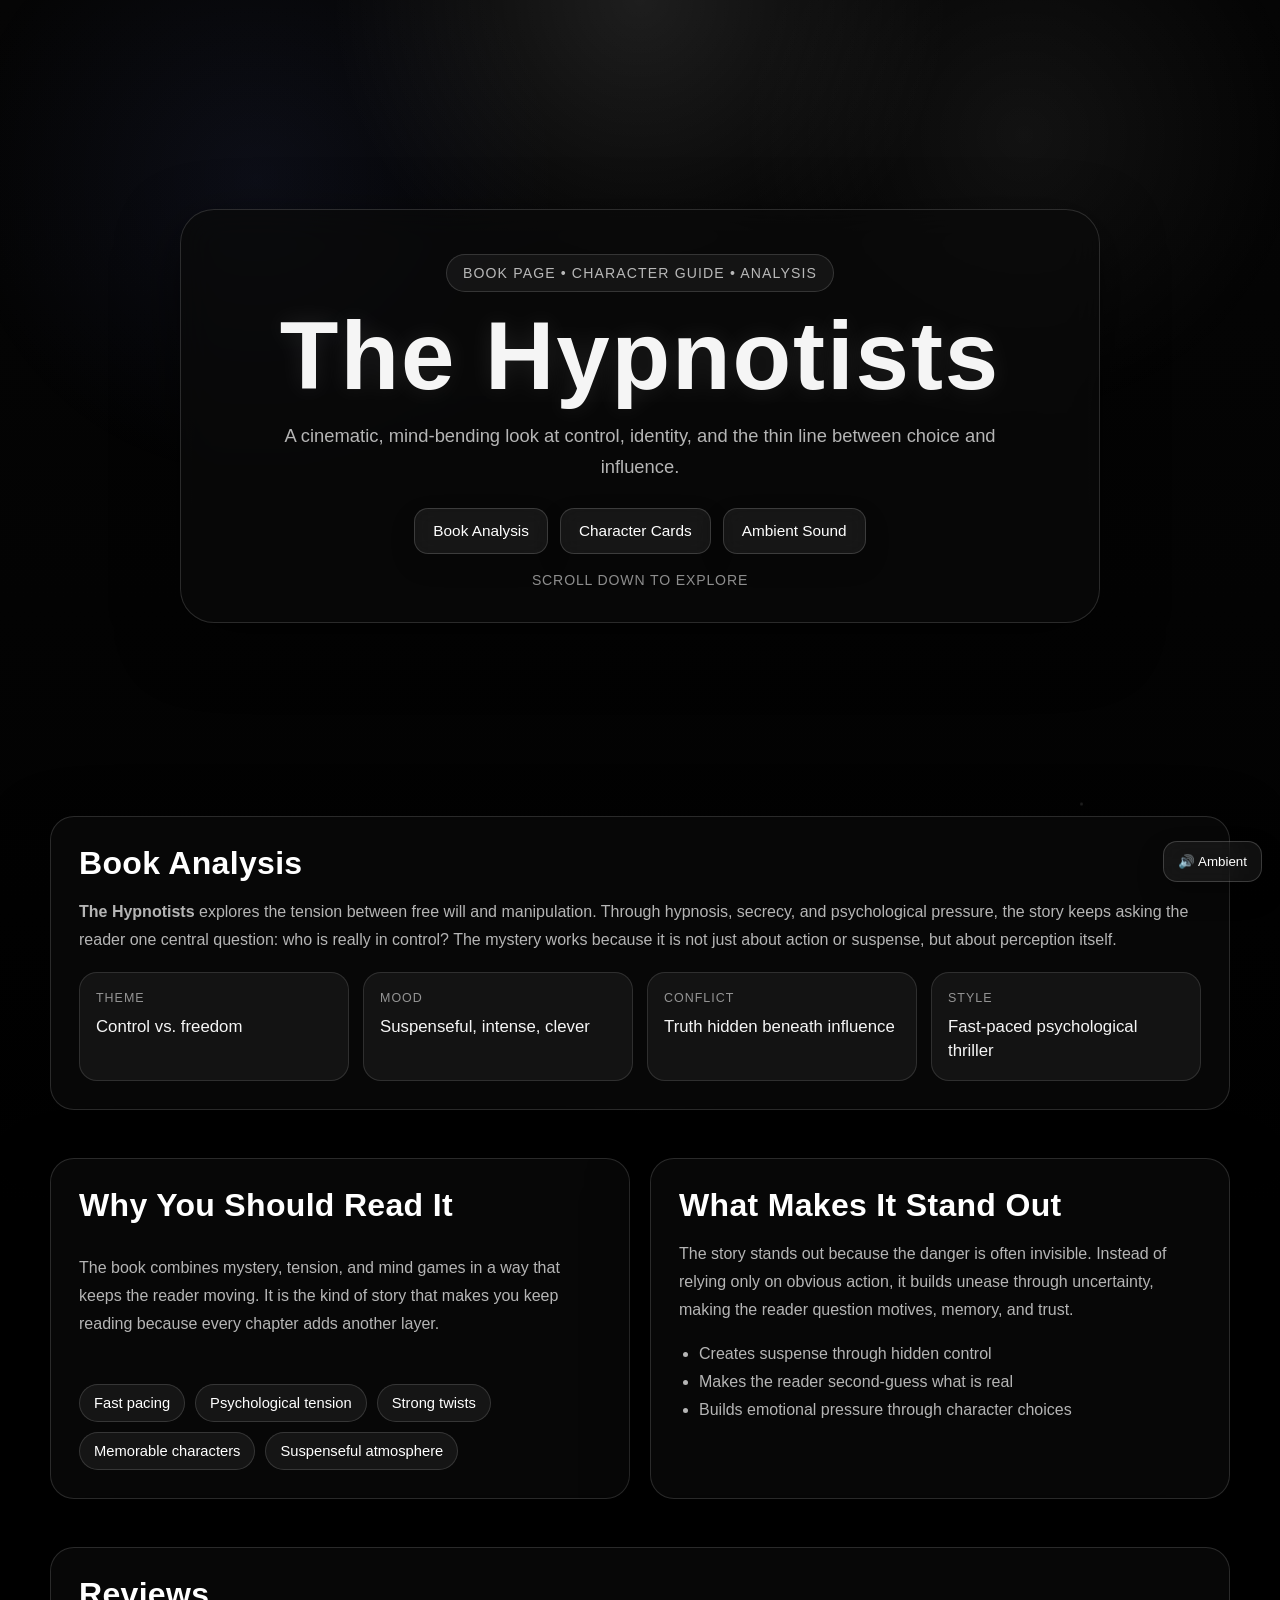
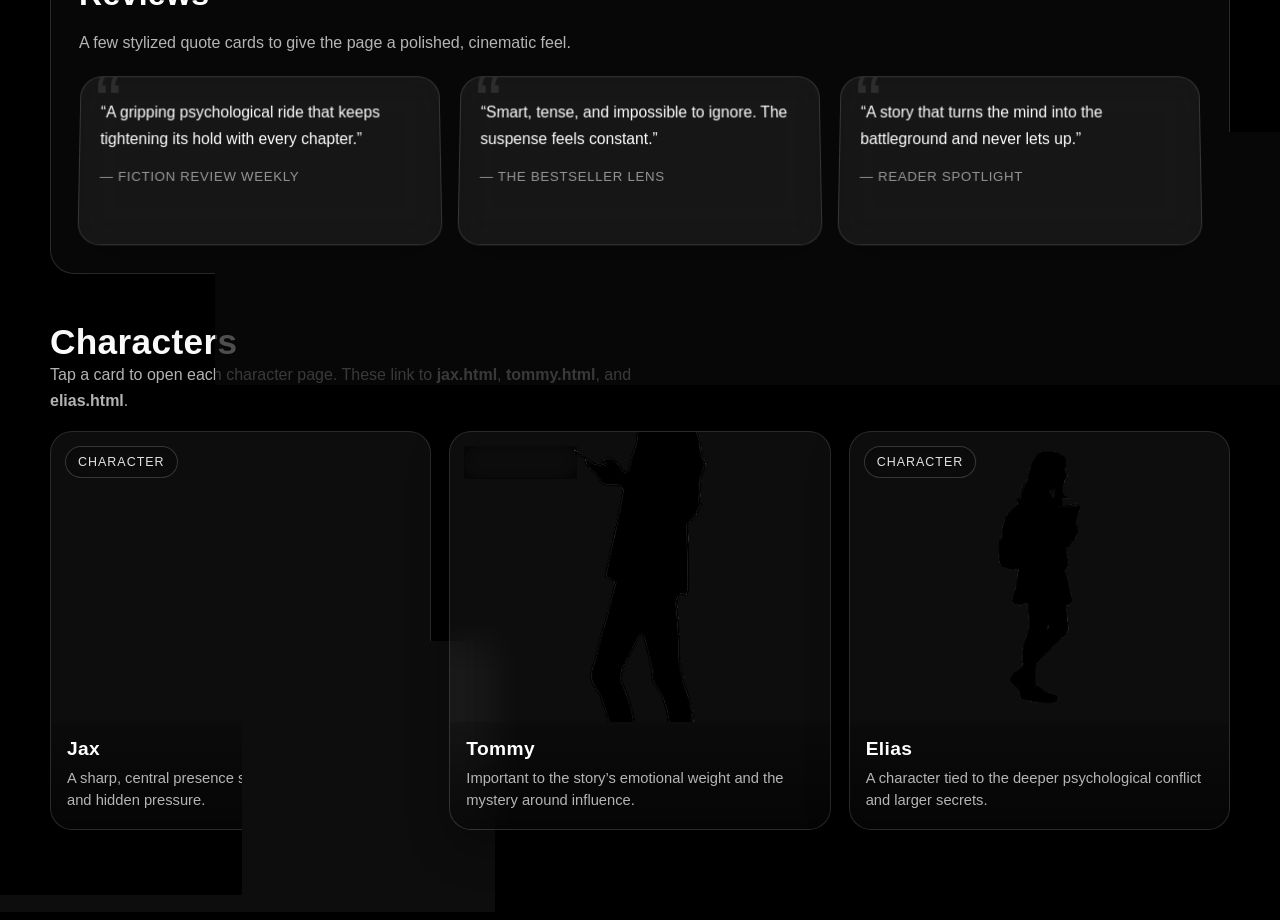
==== commit 5677b4be: "Refactor styles and update meta description Updated the meta description and adjusted background sty" ====
--- a/index.html
+++ b/index.html
@@ -4,21 +4,21 @@
   <meta charset="UTF-8" />
   <meta name="viewport" content="width=device-width, initial-scale=1.0" />
   <title>The Hypnotists</title>
-  <meta name="description" content="A cinematic landing page for the book The Hypnotists with character cards, analysis, reviews, and frosted glass design." />
-
-  <!-- Your existing background styles -->
+  <meta name="description" content="A cinematic landing page for The Hypnotists with character cards, analysis, reviews, and frosted glass design." />
+
   <link rel="stylesheet" href="style.css" />
 
   <style>
     :root {
-      --bg: rgba(8, 10, 18, 0.45);
-      --glass: rgba(255, 255, 255, 0.08);
-      --glass-strong: rgba(255, 255, 255, 0.12);
-      --line: rgba(255, 255, 255, 0.16);
-      --text: rgba(255, 255, 255, 0.92);
-      --muted: rgba(255, 255, 255, 0.68);
-      --muted-2: rgba(255, 255, 255, 0.52);
-      --shadow: 0 20px 60px rgba(0, 0, 0, 0.35);
+      --bg-1: #000000;
+      --bg-2: #050505;
+      --glass: rgba(255, 255, 255, 0.06);
+      --glass-2: rgba(255, 255, 255, 0.10);
+      --line: rgba(255, 255, 255, 0.14);
+      --text: rgba(255, 255, 255, 0.96);
+      --muted: rgba(255, 255, 255, 0.70);
+      --muted-2: rgba(255, 255, 255, 0.55);
+      --shadow: 0 20px 60px rgba(0, 0, 0, 0.55);
       --radius: 24px;
     }
 
@@ -34,14 +34,22 @@
       margin: 0;
       color: var(--text);
       overflow-x: hidden;
-      background: transparent;
+      background: linear-gradient(180deg, var(--bg-2), var(--bg-1) 60%, #000 100%);
       font-family: Inter, -apple-system, BlinkMacSystemFont, "Segoe UI", Roboto, Arial, sans-serif;
+    }
+
+    a {
+      color: inherit;
+    }
+
+    img {
+      display: block;
+      max-width: 100%;
     }
 
     .page-shell {
       position: relative;
       min-height: 100vh;
-      transform: translate3d(0, 0, 0);
       transition: transform 120ms linear;
     }
 
@@ -50,10 +58,9 @@
       inset: 0;
       pointer-events: none;
       background:
-        radial-gradient(circle at 50% 0%, rgba(255,255,255,0.12), transparent 28%),
-        radial-gradient(circle at 20% 20%, rgba(120,140,255,0.10), transparent 24%),
-        radial-gradient(circle at 80% 15%, rgba(255,255,255,0.08), transparent 22%);
-      mix-blend-mode: screen;
+        radial-gradient(circle at 50% 0%, rgba(255,255,255,0.10), transparent 28%),
+        radial-gradient(circle at 20% 20%, rgba(120,140,255,0.08), transparent 24%),
+        radial-gradient(circle at 80% 15%, rgba(255,255,255,0.06), transparent 22%);
       z-index: 0;
     }
 
@@ -78,8 +85,8 @@
       width: min(920px, 100%);
       padding: 44px 30px 34px;
       border-radius: 34px;
-      background: linear-gradient(180deg, rgba(255,255,255,0.10), rgba(255,255,255,0.06));
-      border: 1px solid rgba(255,255,255,0.16);
+      background: rgba(10, 10, 10, 0.72);
+      border: 1px solid rgba(255, 255, 255, 0.14);
       box-shadow: var(--shadow);
       backdrop-filter: blur(18px);
       -webkit-backdrop-filter: blur(18px);
@@ -91,8 +98,8 @@
       gap: 10px;
       padding: 10px 16px;
       border-radius: 999px;
-      border: 1px solid rgba(255,255,255,0.15);
-      background: rgba(255,255,255,0.06);
+      border: 1px solid rgba(255,255,255,0.14);
+      background: rgba(255,255,255,0.05);
       color: var(--muted);
       font-size: 0.88rem;
       letter-spacing: 0.08em;
@@ -135,7 +142,7 @@
       text-decoration: none;
       color: white;
       border: 1px solid rgba(255,255,255,0.16);
-      background: rgba(255,255,255,0.08);
+      background: rgba(255,255,255,0.06);
       box-shadow: 0 10px 24px rgba(0,0,0,0.18);
       transition: transform 180ms ease, background 180ms ease, border-color 180ms ease;
       cursor: pointer;
@@ -146,8 +153,8 @@
 
     .btn:hover {
       transform: translateY(-2px);
-      background: rgba(255,255,255,0.12);
-      border-color: rgba(255,255,255,0.24);
+      background: rgba(255,255,255,0.10);
+      border-color: rgba(255,255,255,0.22);
     }
 
     .scroll-hint {
@@ -162,8 +169,8 @@
       margin: 24px 0;
       padding: 28px;
       border-radius: var(--radius);
-      background: linear-gradient(180deg, rgba(255,255,255,0.10), rgba(255,255,255,0.06));
-      border: 1px solid rgba(255,255,255,0.15);
+      background: rgba(10, 10, 10, 0.72);
+      border: 1px solid rgba(255,255,255,0.14);
       box-shadow: var(--shadow);
       backdrop-filter: blur(18px);
       -webkit-backdrop-filter: blur(18px);
@@ -178,13 +185,14 @@
     }
 
     .section:hover {
-      box-shadow: 0 26px 70px rgba(0, 0, 0, 0.42);
+      box-shadow: 0 26px 70px rgba(0, 0, 0, 0.62);
     }
 
     .section h2 {
       margin: 0 0 14px;
       font-size: clamp(1.35rem, 3vw, 2rem);
       letter-spacing: 0.01em;
+      color: white;
     }
 
     .section p,
@@ -215,7 +223,7 @@
     .stat {
       padding: 18px 16px;
       border-radius: 18px;
-      background: rgba(255,255,255,0.06);
+      background: rgba(255,255,255,0.05);
       border: 1px solid rgba(255,255,255,0.12);
     }
 
@@ -249,8 +257,8 @@
       position: relative;
       padding: 22px 20px 18px;
       border-radius: 22px;
-      background: linear-gradient(180deg, rgba(255,255,255,0.10), rgba(255,255,255,0.05));
-      border: 1px solid rgba(255,255,255,0.15);
+      background: rgba(255,255,255,0.05);
+      border: 1px solid rgba(255,255,255,0.14);
       box-shadow: 0 16px 42px rgba(0,0,0,0.26);
       transform: perspective(1000px) rotateX(6deg);
       transition: transform 220ms ease, box-shadow 220ms ease;
@@ -278,7 +286,7 @@
       z-index: 1;
       font-size: 0.98rem;
       line-height: 1.75;
-      color: var(--text);
+      color: white;
       margin: 0 0 16px;
     }
 
@@ -304,9 +312,9 @@
     .pill {
       padding: 10px 14px;
       border-radius: 999px;
-      background: rgba(255,255,255,0.07);
+      background: rgba(255,255,255,0.06);
       border: 1px solid rgba(255,255,255,0.14);
-      color: var(--text);
+      color: white;
       font-size: 0.92rem;
     }
 
@@ -327,6 +335,7 @@
     .characters-head h2 {
       margin: 0;
       font-size: clamp(1.5rem, 3vw, 2.2rem);
+      color: white;
     }
 
     .characters-head p {
@@ -349,7 +358,7 @@
       border-radius: 22px;
       overflow: hidden;
       min-height: 360px;
-      background: rgba(255,255,255,0.06);
+      background: rgba(255,255,255,0.05);
       border: 1px solid rgba(255,255,255,0.12);
       box-shadow: 0 18px 42px rgba(0,0,0,0.28);
       transition: transform 220ms ease, box-shadow 220ms ease, border-color 220ms ease;
@@ -372,13 +381,14 @@
 
     .card-content {
       padding: 16px 16px 18px;
-      background: linear-gradient(180deg, rgba(10,12,18,0.22), rgba(10,12,18,0.46));
+      background: linear-gradient(180deg, rgba(0,0,0,0.18), rgba(0,0,0,0.62));
     }
 
     .card h3 {
       margin: 0 0 7px;
       font-size: 1.2rem;
       letter-spacing: 0.02em;
+      color: white;
     }
 
     .card span {
@@ -393,7 +403,7 @@
       left: 14px;
       padding: 8px 12px;
       border-radius: 999px;
-      background: rgba(0,0,0,0.34);
+      background: rgba(0,0,0,0.44);
       border: 1px solid rgba(255,255,255,0.18);
       color: rgba(255,255,255,0.88);
       backdrop-filter: blur(12px);
@@ -411,7 +421,7 @@
       align-items: center;
       justify-content: center;
       background:
-        radial-gradient(circle at center, rgba(255,255,255,0.10), rgba(0,0,0,0.96) 55%),
+        radial-gradient(circle at center, rgba(255,255,255,0.08), rgba(0,0,0,0.96) 55%),
         rgba(0,0,0,0.98);
       animation: introFadeOut 2.5s ease forwards 2.1s;
     }
@@ -424,6 +434,7 @@
       transform: translateY(10px) scale(1.04);
       animation: introText 1.4s ease forwards;
       text-align: center;
+      color: white;
     }
 
     @keyframes introText {
@@ -446,7 +457,7 @@
       padding: 12px 14px;
       border-radius: 14px;
       border: 1px solid rgba(255,255,255,0.18);
-      background: rgba(255,255,255,0.08);
+      background: rgba(255,255,255,0.06);
       color: white;
       cursor: pointer;
       box-shadow: 0 12px 26px rgba(0,0,0,0.28);
@@ -457,7 +468,7 @@
 
     #audioToggle:hover {
       transform: translateY(-2px);
-      background: rgba(255,255,255,0.12);
+      background: rgba(255,255,255,0.10);
     }
 
     .glitch-hover:hover {
@@ -505,7 +516,6 @@
   </style>
 </head>
 <body>
-  <!-- intro -->
   <div id="intro" aria-hidden="true">
     <div class="intro-text">THE HYPNOTISTS</div>
   </div>
@@ -662,7 +672,6 @@
   <button id="audioToggle" type="button">🔊 Ambient</button>
 
   <script>
-    // Reveal on scroll
     const revealItems = document.querySelectorAll(".reveal-on-scroll, .reveal-on-load");
 
     const revealObserver = new IntersectionObserver((entries) => {
@@ -681,7 +690,6 @@
       }
     });
 
-    // Parallax-lite movement on the page shell only
     const shell = document.getElementById("pageShell");
     document.addEventListener("mousemove", (e) => {
       const x = (e.clientX / window.innerWidth - 0.5) * 10;
@@ -689,7 +697,6 @@
       shell.style.transform = `translate3d(${x}px, ${y}px, 0)`;
     });
 
-    // Ambient tone toggle
     const ambientBtn = document.getElementById("ambientBtn");
     let audioCtx = null;
     let oscillator = null;
@@ -743,14 +750,12 @@
       }
     });
 
-    // Intro safety remove
     setTimeout(() => {
       const intro = document.getElementById("intro");
       if (intro) intro.style.display = "none";
     }, 5000);
   </script>
 
-  <!-- Your existing background script -->
   <script src="script.js"></script>
 </body>
 </html>
--- a/style.css
+++ b/style.css
@@ -1,226 +1,208 @@
-/* ================= BASE ================= */
-*{
-  margin:0;
-  padding:0;
-  box-sizing:border-box;
-  font-family:Inter, sans-serif;
-}
-
-html{
-  scroll-behavior:smooth;
-}
-
-body{
-  background:black;
-  color:white;
-  overflow-x:hidden;
-}
-
-/* ================= GALAXY CANVAS ================= */
-canvas{
-  position:fixed;
-  top:0;
-  left:0;
-  width:100%;
-  height:100%;
-  pointer-events:none;
-}
-
-#bg{z-index:-3;}
-#stars{z-index:-2;}
-#particles{z-index:-1;}
-
-/* ================= HERO ================= */
-.hero{
-  height:100vh;
-  display:flex;
-  flex-direction:column;
-  justify-content:center;
-  align-items:center;
-  text-align:center;
-  padding:20px;
-}
-
-.hero h1{
-  font-size:4rem;
-  opacity:0;
-  animation:fadeUp 1s forwards;
-  text-shadow:0 0 20px rgba(180,120,255,0.25);
-}
-
-.hero p{
-  margin-top:10px;
-  opacity:0;
-  animation:fadeUp 1.3s forwards;
-  color:rgba(255,255,255,0.78);
-}
-
-/* ================= BUTTON ================= */
-button{
-  margin-top:25px;
-  padding:12px 28px;
-  border:none;
-  border-radius:999px;
-  background:linear-gradient(90deg,#6a00ff,#00d4ff);
-  color:white;
-  cursor:pointer;
-  transition:0.3s;
-  font-weight:600;
-}
-
-button:hover{
-  transform:scale(1.08);
-  box-shadow:0 0 25px rgba(0,200,255,0.25);
-}
-
-/* ================= ANIMATION ================= */
-@keyframes fadeUp{
-  from{opacity:0; transform:translateY(30px);}
-  to{opacity:1; transform:translateY(0);}
-}
-
-/* ================= SECTION ================= */
-.section{
-  padding:120px 20px;
-}
-
-.section h2{
-  text-align:center;
-  font-size:2.5rem;
-  margin-bottom:60px;
-  text-shadow:0 0 18px rgba(160,110,255,0.18);
-}
-
-/* ================= CARDS ================= */
-.cards{
-  display:flex;
-  justify-content:center;
-  flex-wrap:wrap;
-  gap:40px;
-}
-
-/* base card (VISIBLE by default) */
-.card{
-  width:260px;
-  padding:20px;
-  border-radius:20px;
-  background:rgba(255,255,255,0.05);
-  border:1px solid rgba(255,255,255,0.1);
-  backdrop-filter:blur(10px);
-  text-align:center;
-  text-decoration:none;
-  color:white;
-  display:block;
-
-  opacity:1;
-  transform:translateY(0);
-  transition:0.35s;
-  box-shadow:0 0 0 rgba(0,0,0,0);
-}
-
-.card:hover{
-  transform:translateY(-8px);
-  box-shadow:0 0 30px rgba(170,90,255,0.18);
-  border-color:rgba(255,255,255,0.18);
-}
-
-.card img{
-  width:100%;
-  height:240px;
-  object-fit:contain;
-  user-select:none;
-  pointer-events:none;
-}
-
-.card h3{
-  margin-top:10px;
-}
-
-.card p{
-  font-size:0.9rem;
-  opacity:0.72;
-  margin-top:8px;
-}
-.reveal{
-  opacity:0;
-  transform:translateY(40px);
-  transition:0.6s ease;
-}
-
-.reveal.show{
-  opacity:1;
-  transform:translateY(0);
-}
-
-/* ================= REVEAL ================= */
-.show{
-  opacity:1 !important;
-  transform:translateY(0) !important;
-}
-
-/* ================= CHARACTER PAGES ================= */
-.character-page{
-  min-height:100vh;
-  display:flex;
-  flex-direction:column;
-  justify-content:center;
-  align-items:center;
-  text-align:center;
-  padding:100px 20px;
-}
-
-.character-page .content{
-  max-width:900px;
-  width:100%;
-  display:grid;
-  grid-template-columns:repeat(auto-fit, minmax(260px, 1fr));
-  gap:40px;
-  align-items:center;
-  justify-items:center;
-  padding:0 20px;
-}
-
-.character-page img{
-  width:min(320px, 85vw);
-  height:auto;
-  object-fit:contain;
-  filter:drop-shadow(0 0 25px rgba(120,80,255,0.2));
-}
-
-.character-page h3{
-  font-size:2.5rem;
-  margin-bottom:16px;
-}
-
-.character-page p{
-  max-width:520px;
-  opacity:0.82;
-  line-height:1.7;
-  font-size:1.05rem;
-}
-
-/* ================= BACK BUTTON ================= */
-.back-link{
-  margin-top:28px;
-  display:inline-block;
-  color:#8fe9ff;
-  text-decoration:none;
-  font-weight:600;
-  padding:10px 18px;
-  border-radius:999px;
-  border:1px solid rgba(143,233,255,0.25);
-  background:rgba(255,255,255,0.04);
-  transition:0.25s;
-}
-
-.back-link:hover{
-  transform:translateY(-2px);
-  box-shadow:0 0 20px rgba(0,210,255,0.14);
-}
-
-/* ================= FOOTER ================= */
-footer{
-  text-align:center;
-  padding:50px 20px;
-  opacity:0.4;
-}
+:root {
+  --bg-1: #05060b;
+  --bg-2: #0a1020;
+  --glass: rgba(255, 255, 255, 0.08);
+  --glass-2: rgba(255, 255, 255, 0.12);
+  --line: rgba(255, 255, 255, 0.14);
+  --text: rgba(255, 255, 255, 0.94);
+  --muted: rgba(255, 255, 255, 0.68);
+  --muted-2: rgba(255, 255, 255, 0.52);
+  --shadow: 0 18px 50px rgba(0, 0, 0, 0.35);
+  --radius: 24px;
+}
+
+* {
+  box-sizing: border-box;
+}
+
+html,
+body {
+  width: 100%;
+  min-height: 100%;
+  margin: 0;
+  overflow-x: hidden;
+}
+
+body {
+  color: var(--text);
+  font-family: Inter, -apple-system, BlinkMacSystemFont, "Segoe UI", Roboto, Arial, sans-serif;
+  background:
+    radial-gradient(circle at top, rgba(90, 110, 255, 0.18), transparent 30%),
+    radial-gradient(circle at 20% 20%, rgba(255, 255, 255, 0.08), transparent 22%),
+    radial-gradient(circle at 80% 10%, rgba(255, 255, 255, 0.06), transparent 20%),
+    linear-gradient(180deg, var(--bg-2), var(--bg-1) 55%, #030307 100%);
+  background-attachment: fixed;
+}
+
+a {
+  color: inherit;
+}
+
+img {
+  display: block;
+  max-width: 100%;
+}
+
+button,
+a {
+  -webkit-tap-highlight-color: transparent;
+}
+
+.page-shell {
+  position: relative;
+  min-height: 100vh;
+}
+
+.top-glow {
+  position: fixed;
+  inset: 0;
+  pointer-events: none;
+  background:
+    radial-gradient(circle at 50% 0%, rgba(255, 255, 255, 0.12), transparent 28%),
+    radial-gradient(circle at 18% 18%, rgba(120, 140, 255, 0.10), transparent 24%),
+    radial-gradient(circle at 82% 14%, rgba(255, 255, 255, 0.08), transparent 22%);
+  z-index: 0;
+}
+
+.content {
+  position: relative;
+  z-index: 1;
+}
+
+.hero-inner,
+.section,
+.review,
+.card,
+#intro,
+#audioToggle {
+  backdrop-filter: blur(18px);
+  -webkit-backdrop-filter: blur(18px);
+}
+
+.hero-inner {
+  border-radius: 34px;
+  background: linear-gradient(180deg, rgba(255, 255, 255, 0.10), rgba(255, 255, 255, 0.06));
+  border: 1px solid rgba(255, 255, 255, 0.16);
+  box-shadow: var(--shadow);
+}
+
+.section {
+  border-radius: var(--radius);
+  background: linear-gradient(180deg, rgba(255, 255, 255, 0.10), rgba(255, 255, 255, 0.06));
+  border: 1px solid rgba(255, 255, 255, 0.15);
+  box-shadow: var(--shadow);
+}
+
+.section h2,
+.characters-head h2 {
+  font-weight: 700;
+  letter-spacing: 0.01em;
+}
+
+.section p,
+.section li,
+.subtitle,
+.characters-head p,
+.review .source,
+.card span {
+  color: var(--muted);
+}
+
+.btn,
+#audioToggle {
+  border: 1px solid rgba(255, 255, 255, 0.16);
+  background: rgba(255, 255, 255, 0.08);
+  color: white;
+  box-shadow: 0 10px 24px rgba(0, 0, 0, 0.18);
+}
+
+.btn {
+  text-decoration: none;
+  border-radius: 14px;
+}
+
+.btn:hover,
+#audioToggle:hover,
+.card:hover,
+.review:hover,
+.section:hover {
+  box-shadow: 0 22px 58px rgba(0, 0, 0, 0.42);
+}
+
+.pill {
+  border: 1px solid rgba(255, 255, 255, 0.14);
+  background: rgba(255, 255, 255, 0.07);
+  color: var(--text);
+}
+
+.review {
+  background: linear-gradient(180deg, rgba(255, 255, 255, 0.10), rgba(255, 255, 255, 0.05));
+  border: 1px solid rgba(255, 255, 255, 0.15);
+}
+
+.card {
+  background: rgba(255, 255, 255, 0.06);
+  border: 1px solid rgba(255, 255, 255, 0.12);
+}
+
+.card-content {
+  background: linear-gradient(180deg, rgba(10, 12, 18, 0.22), rgba(10, 12, 18, 0.46));
+}
+
+.floating-badge,
+.scroll-hint,
+.eyebrow {
+  color: var(--muted-2);
+}
+
+#intro {
+  position: fixed;
+  inset: 0;
+  z-index: 9999;
+  display: flex;
+  align-items: center;
+  justify-content: center;
+  background:
+    radial-gradient(circle at center, rgba(255, 255, 255, 0.10), rgba(0, 0, 0, 0.96) 55%),
+    rgba(0, 0, 0, 0.98);
+}
+
+.intro-text {
+  color: white;
+  font-weight: 700;
+}
+
+#audioToggle {
+  position: fixed;
+  right: 18px;
+  bottom: 18px;
+  z-index: 1000;
+  padding: 12px 14px;
+  border-radius: 14px;
+  cursor: pointer;
+}
+
+.glitch-hover:hover {
+  animation: glitch 260ms steps(2, end) infinite;
+}
+
+@keyframes glitch {
+  0% { transform: translate(0); }
+  20% { transform: translate(1px, -1px); }
+  40% { transform: translate(-1px, 1px); }
+  60% { transform: translate(1px, 1px); }
+  80% { transform: translate(-1px, -1px); }
+  100% { transform: translate(0); }
+}
+
+@media (max-width: 900px) {
+  .hero-inner,
+  .section {
+    border-radius: 22px;
+  }
+
+  #audioToggle {
+    right: 14px;
+    bottom: 14px;
+  }
+}
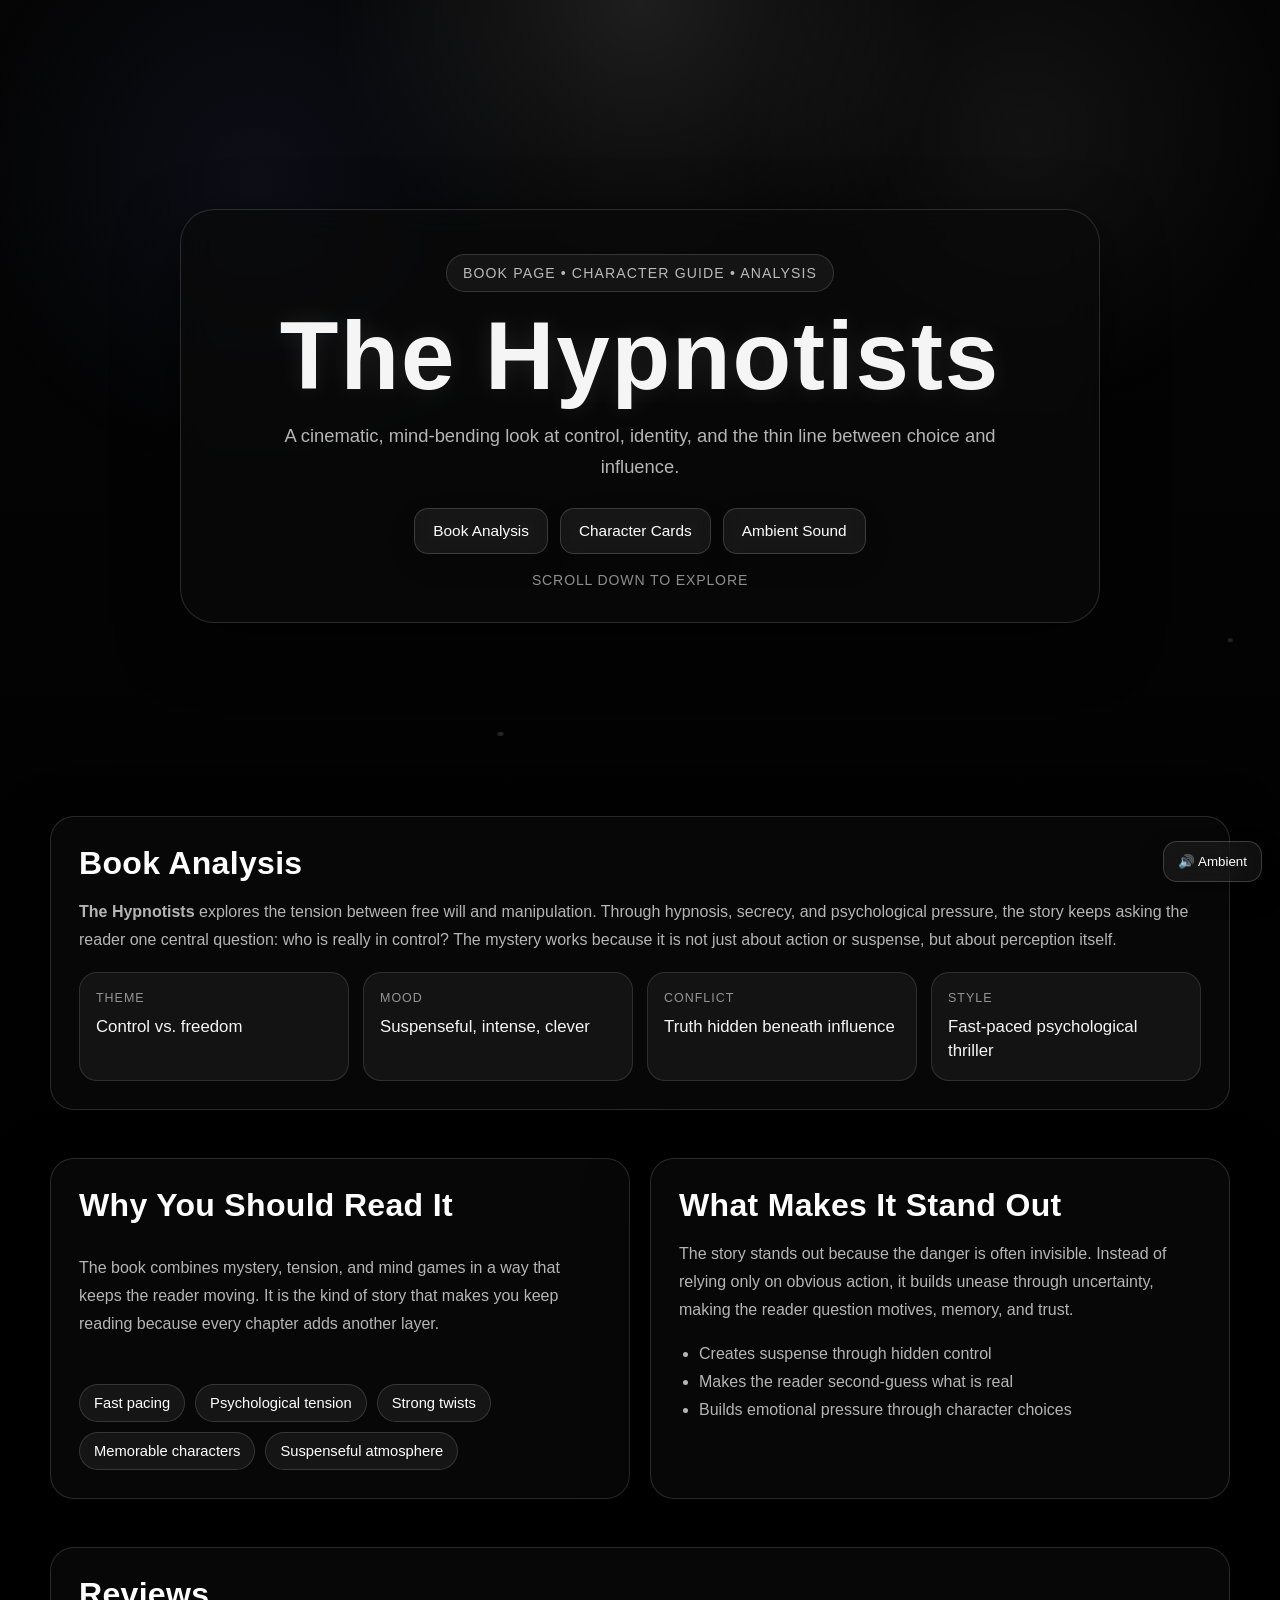
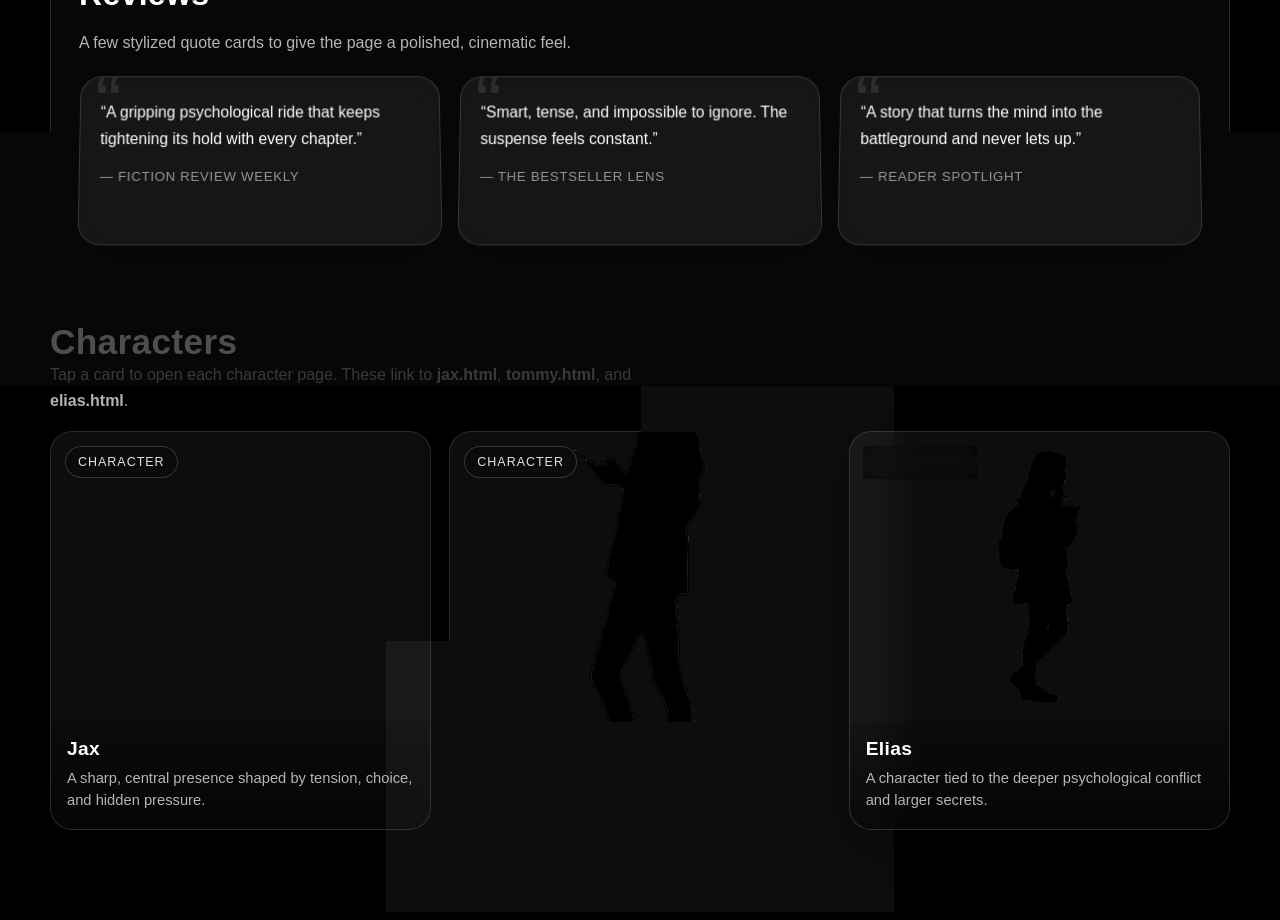
==== commit e748ad56: "Add favicon links to index.html" ====
--- a/index.html
+++ b/index.html
@@ -5,7 +5,8 @@
   <meta name="viewport" content="width=device-width, initial-scale=1.0" />
   <title>The Hypnotists</title>
   <meta name="description" content="A cinematic landing page for The Hypnotists with character cards, analysis, reviews, and frosted glass design." />
-
+  <link rel="icon" href="hotsmp.ico" type="image/x-icon">
+  <link rel="shortcut icon" href="hotsmp.ico" type="image/x-icon">
   <link rel="stylesheet" href="style.css" />
 
   <style>
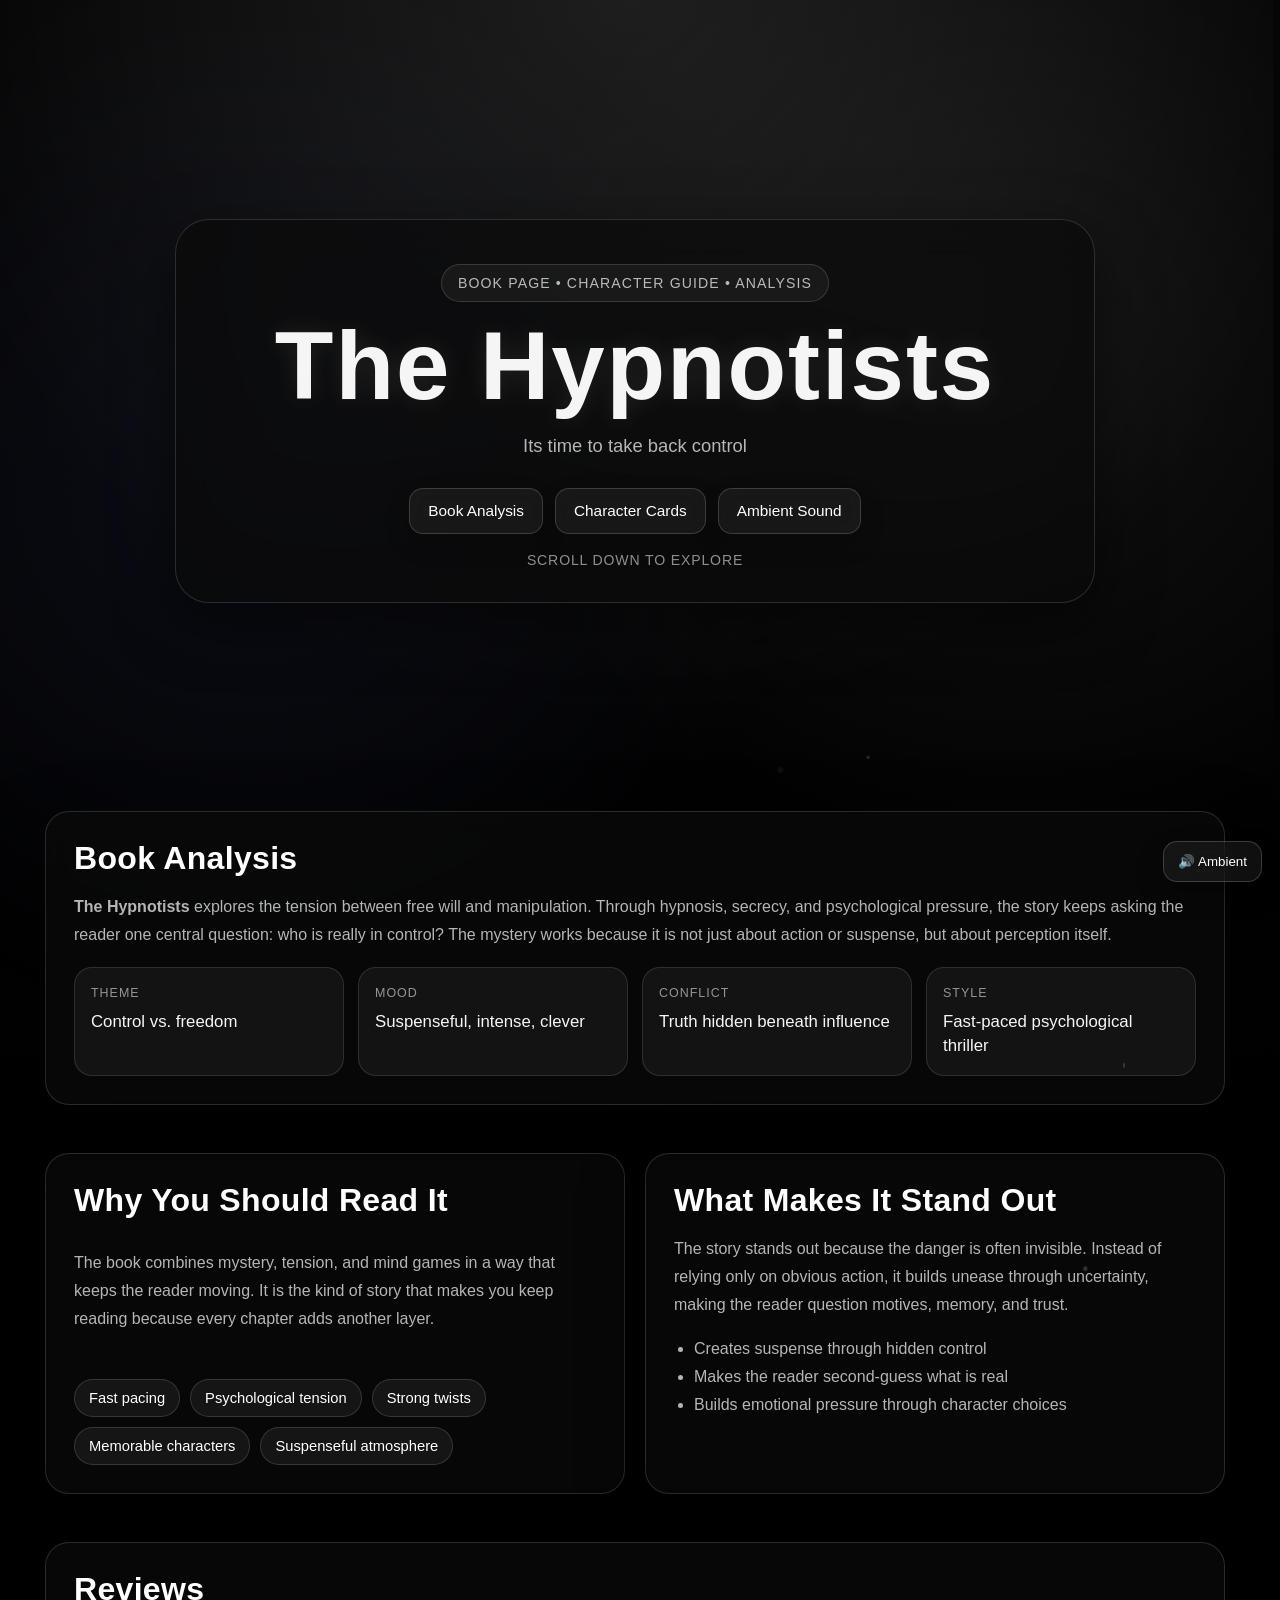
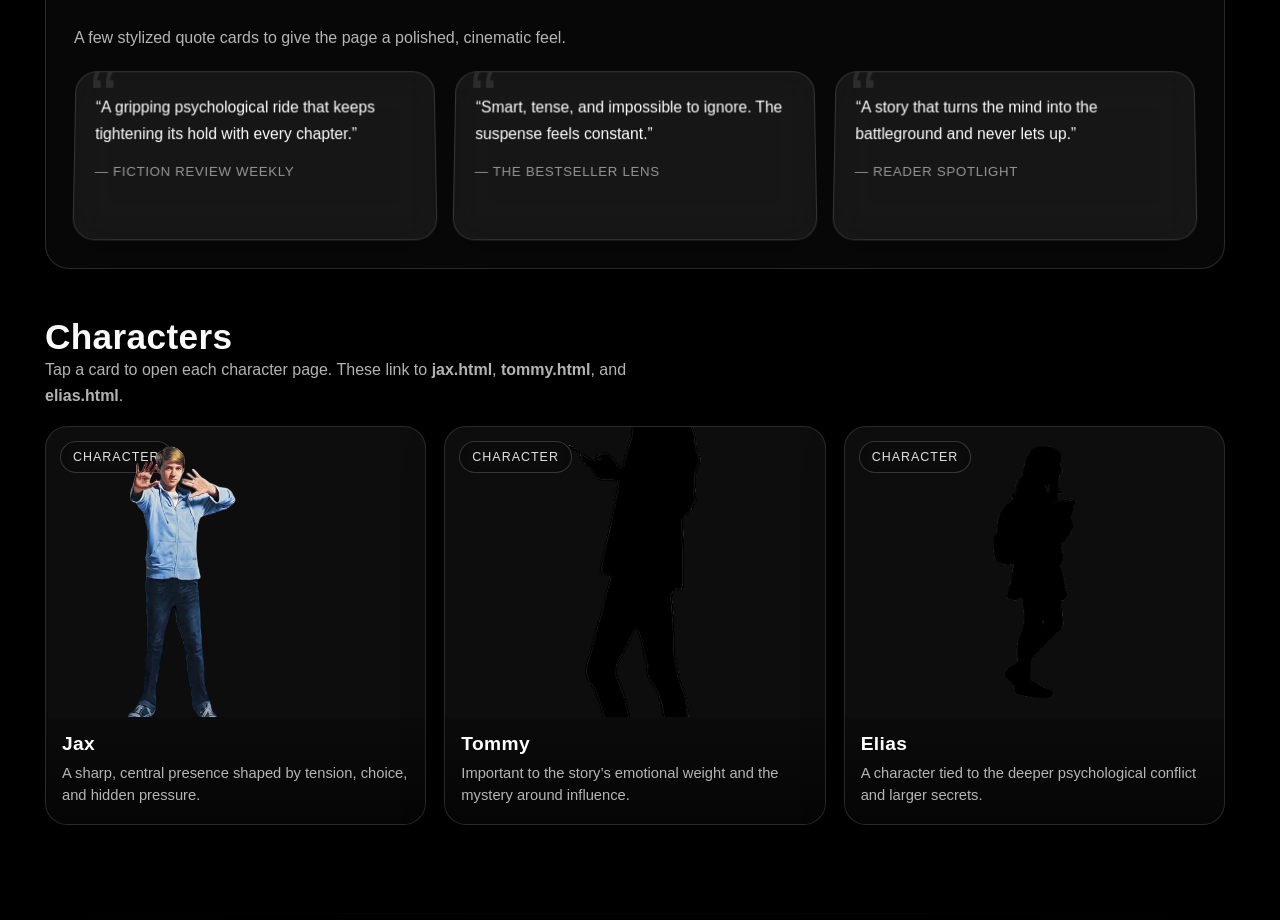
==== commit 3cda2c56: "Update index.html" ====
--- a/index.html
+++ b/index.html
@@ -530,7 +530,7 @@
           <div class="eyebrow">Book Page • Character Guide • Analysis</div>
           <h1 class="title glitch-hover">The Hypnotists</h1>
           <p class="subtitle">
-            A cinematic, mind-bending look at control, identity, and the thin line between choice and influence.
+            Its time to take back control
           </p>
 
           <div class="hero-actions">
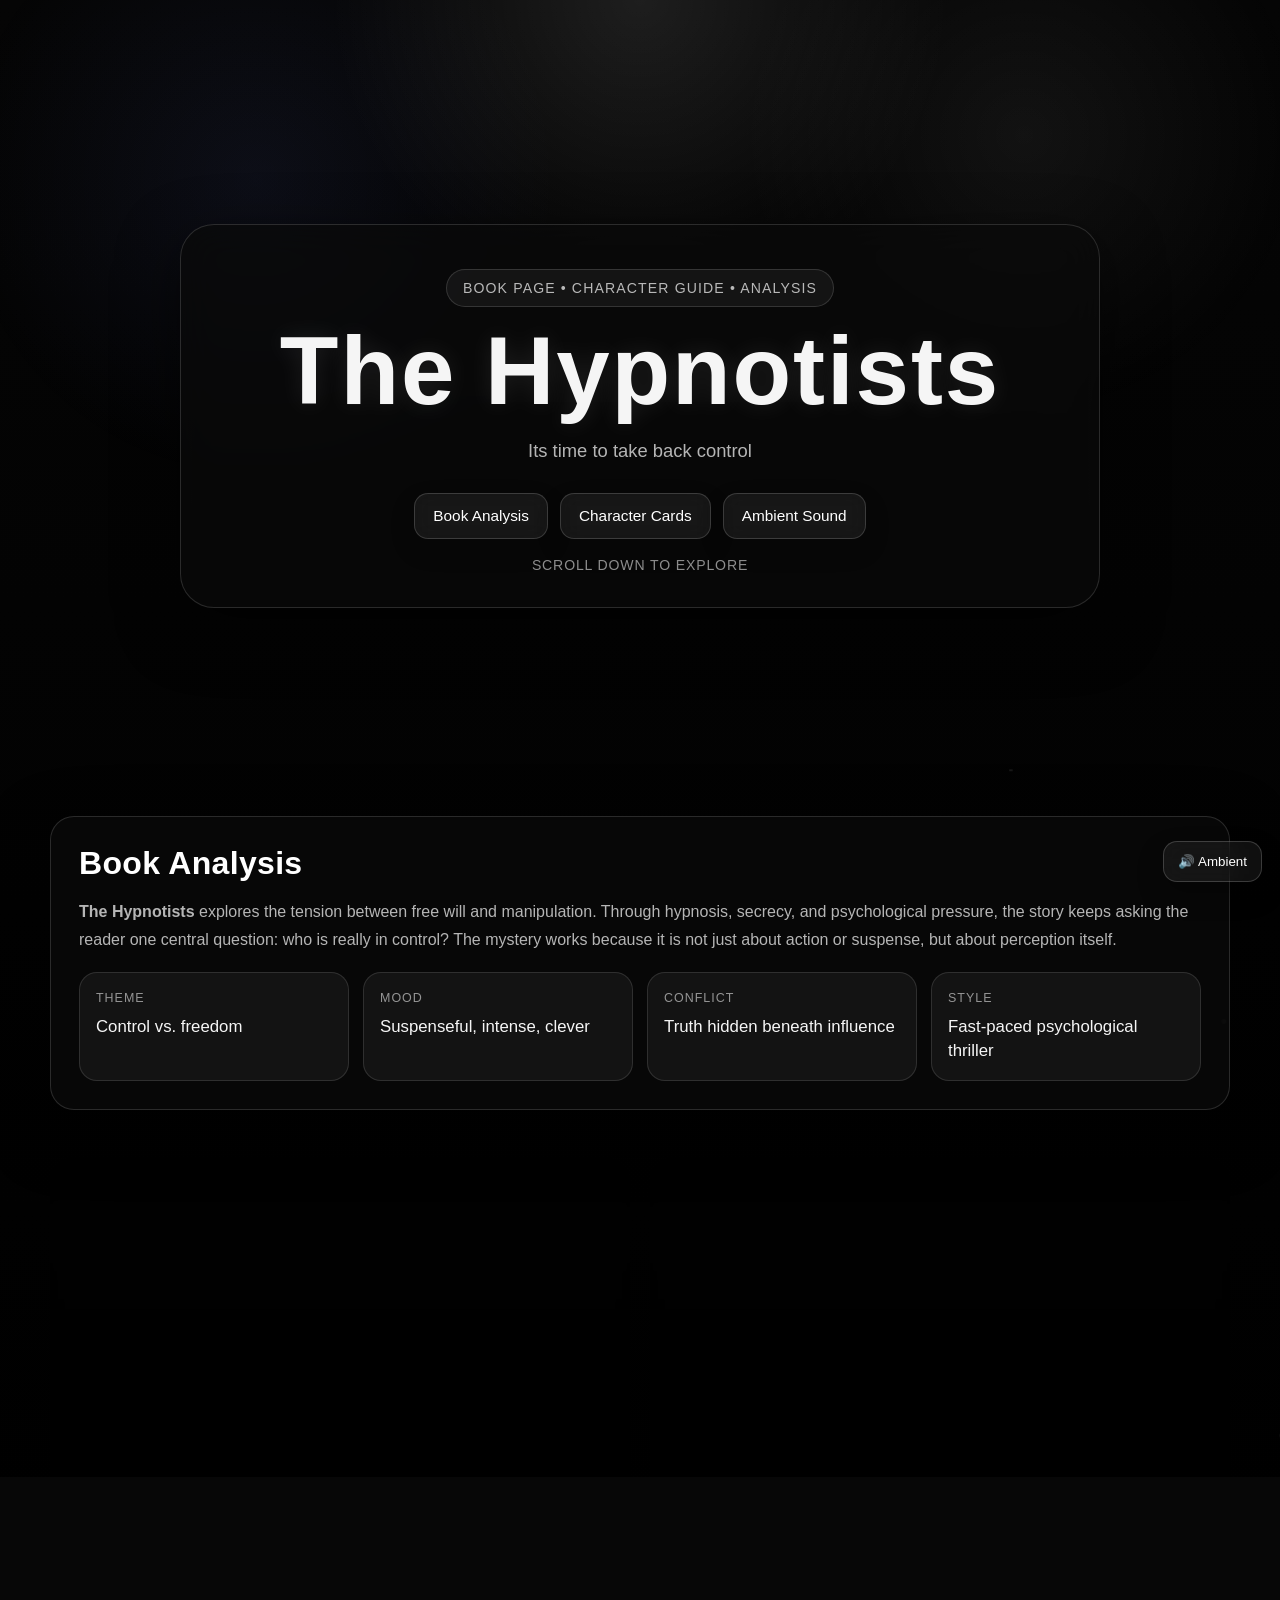
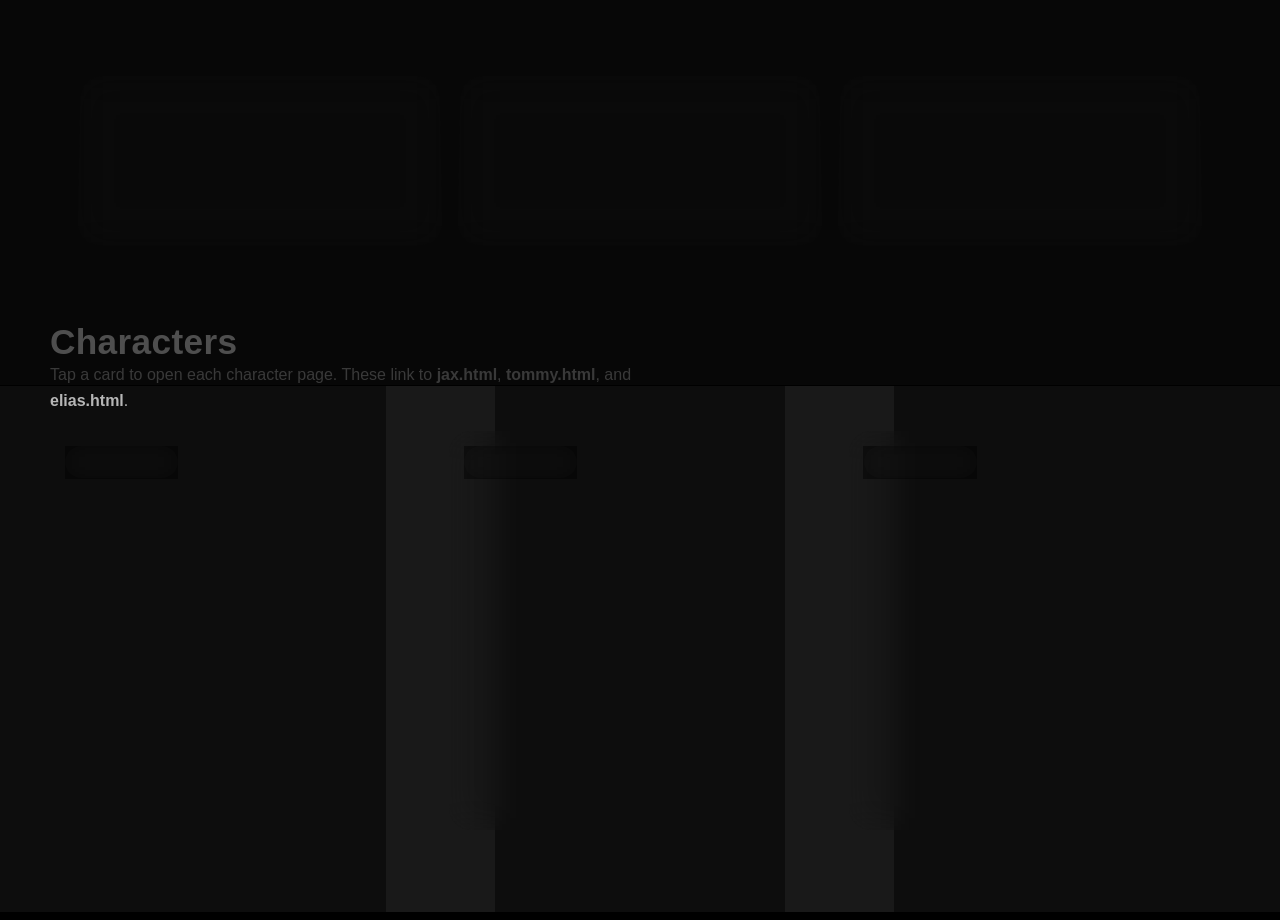
==== commit 8c44cc49: "Update index.html" ====
--- a/index.html
+++ b/index.html
@@ -695,7 +695,8 @@
     document.addEventListener("mousemove", (e) => {
       const x = (e.clientX / window.innerWidth - 0.5) * 10;
       const y = (e.clientY / window.innerHeight - 0.5) * 10;
-      shell.style.transform = `translate3d(${x}px, ${y}px, 0)`;
+      document.querySelector(".top-glow").style.transform =
+  `translate3d(${x * 0.5}px, ${y * 0.5}px, 0)`;
     });
 
     const ambientBtn = document.getElementById("ambientBtn");
--- a/style.css
+++ b/style.css
@@ -206,3 +206,7 @@
     bottom: 14px;
   }
 }
+html, body {
+  overflow-x: hidden;
+  overflow-y: auto;
+}
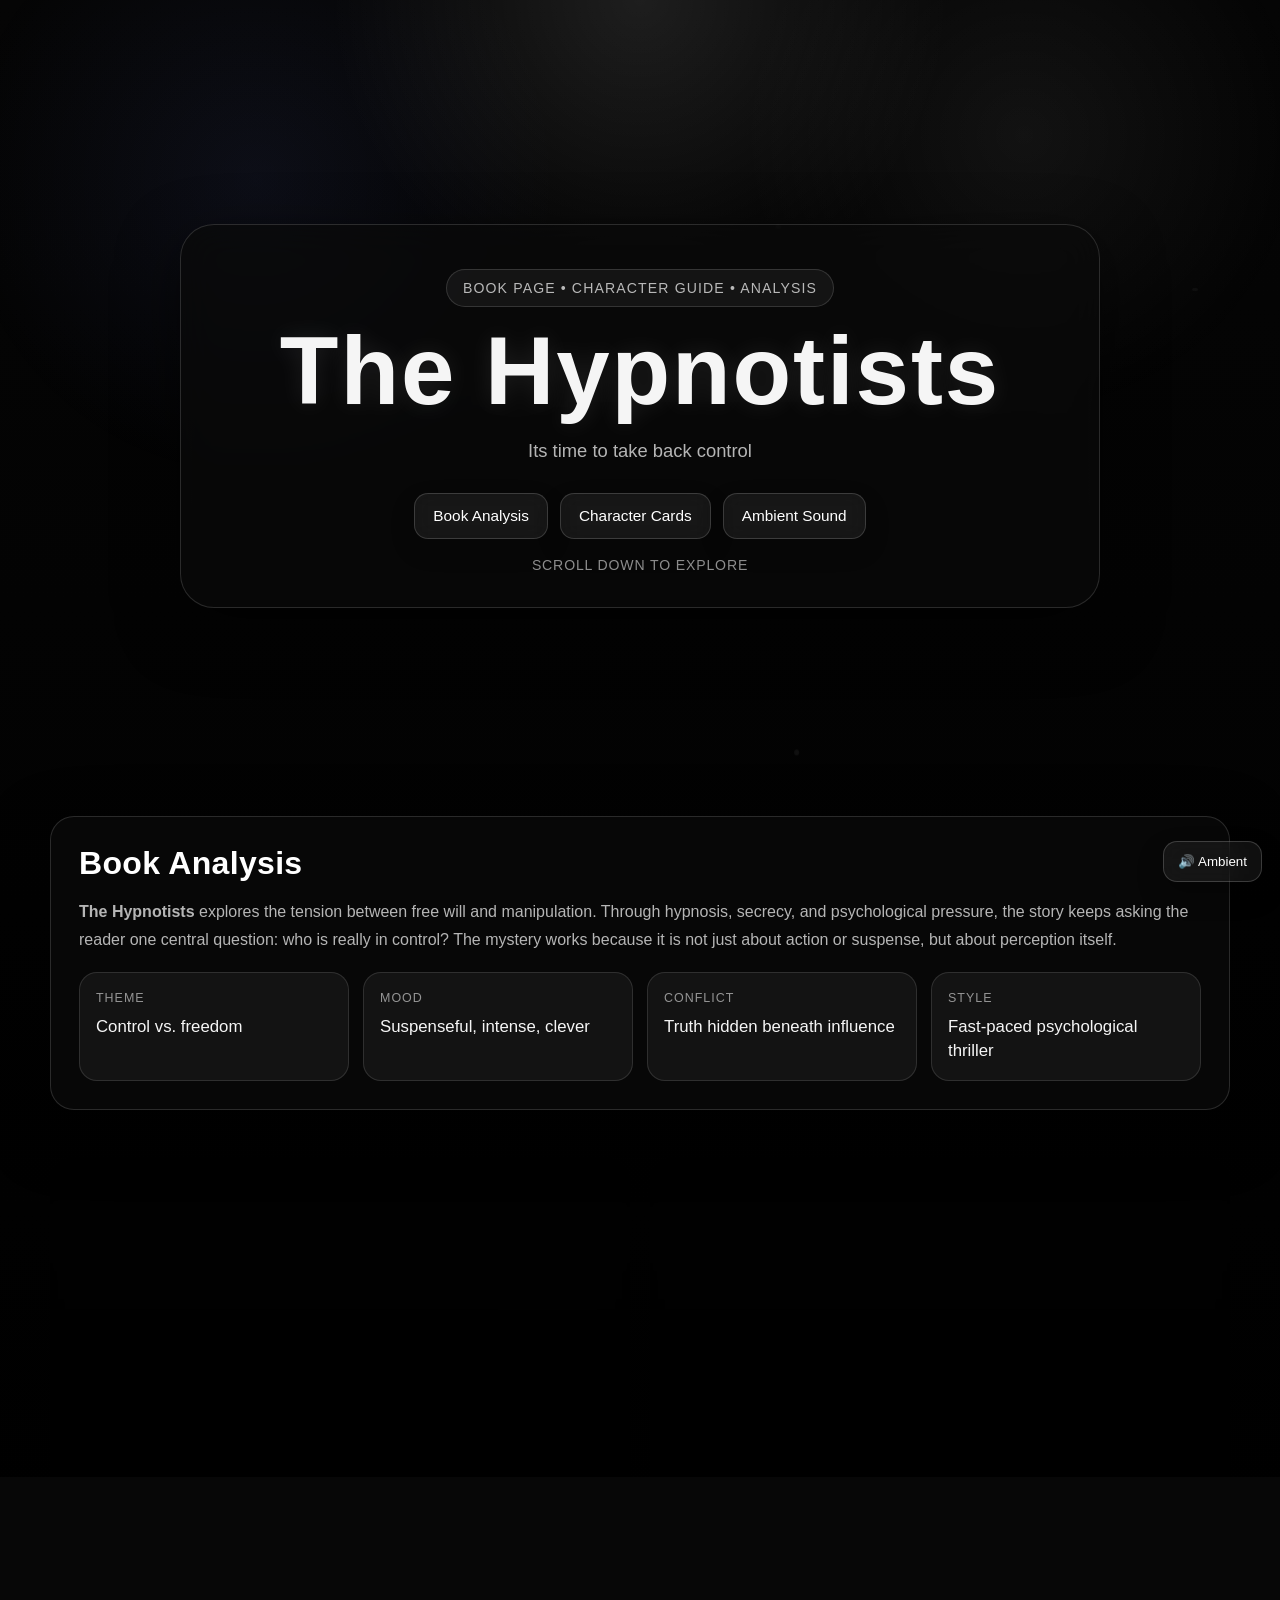
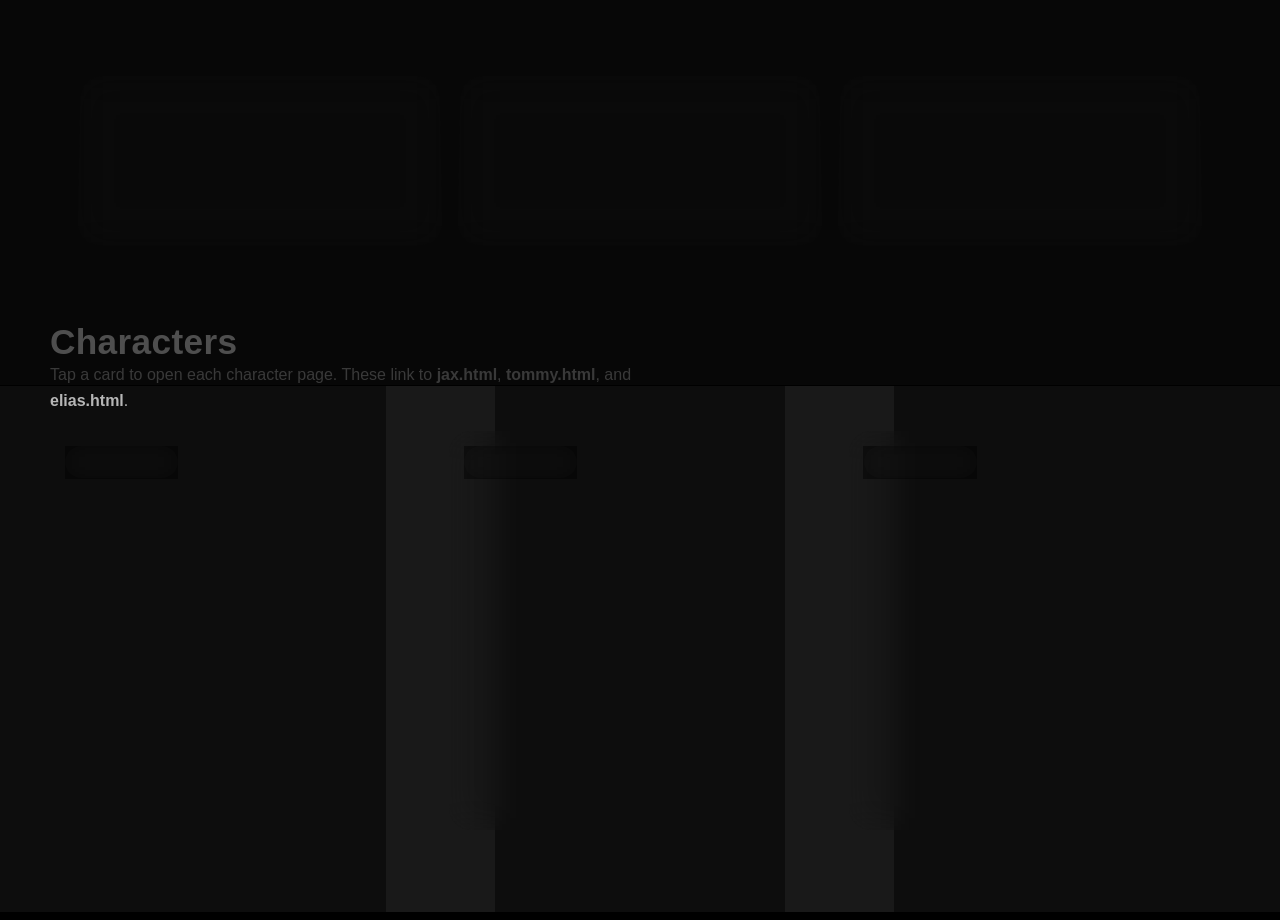
==== commit 3f890de1: "Update index.html" ====
--- a/index.html
+++ b/index.html
@@ -753,9 +753,19 @@
     });
 
     setTimeout(() => {
-      const intro = document.getElementById("intro");
-      if (intro) intro.style.display = "none";
-    }, 5000);
+  const intro = document.getElementById("intro");
+  if (intro) {
+    intro.style.opacity = "0";
+    intro.style.pointerEvents = "none";
+    intro.style.transition = "opacity 0.6s ease";
+
+    setTimeout(() => {
+      intro.remove();
+      document.body.style.overflow = "auto";
+      document.documentElement.style.overflow = "auto";
+    }, 650);
+  }
+}, 5000);
   </script>
 
   <script src="script.js"></script>
